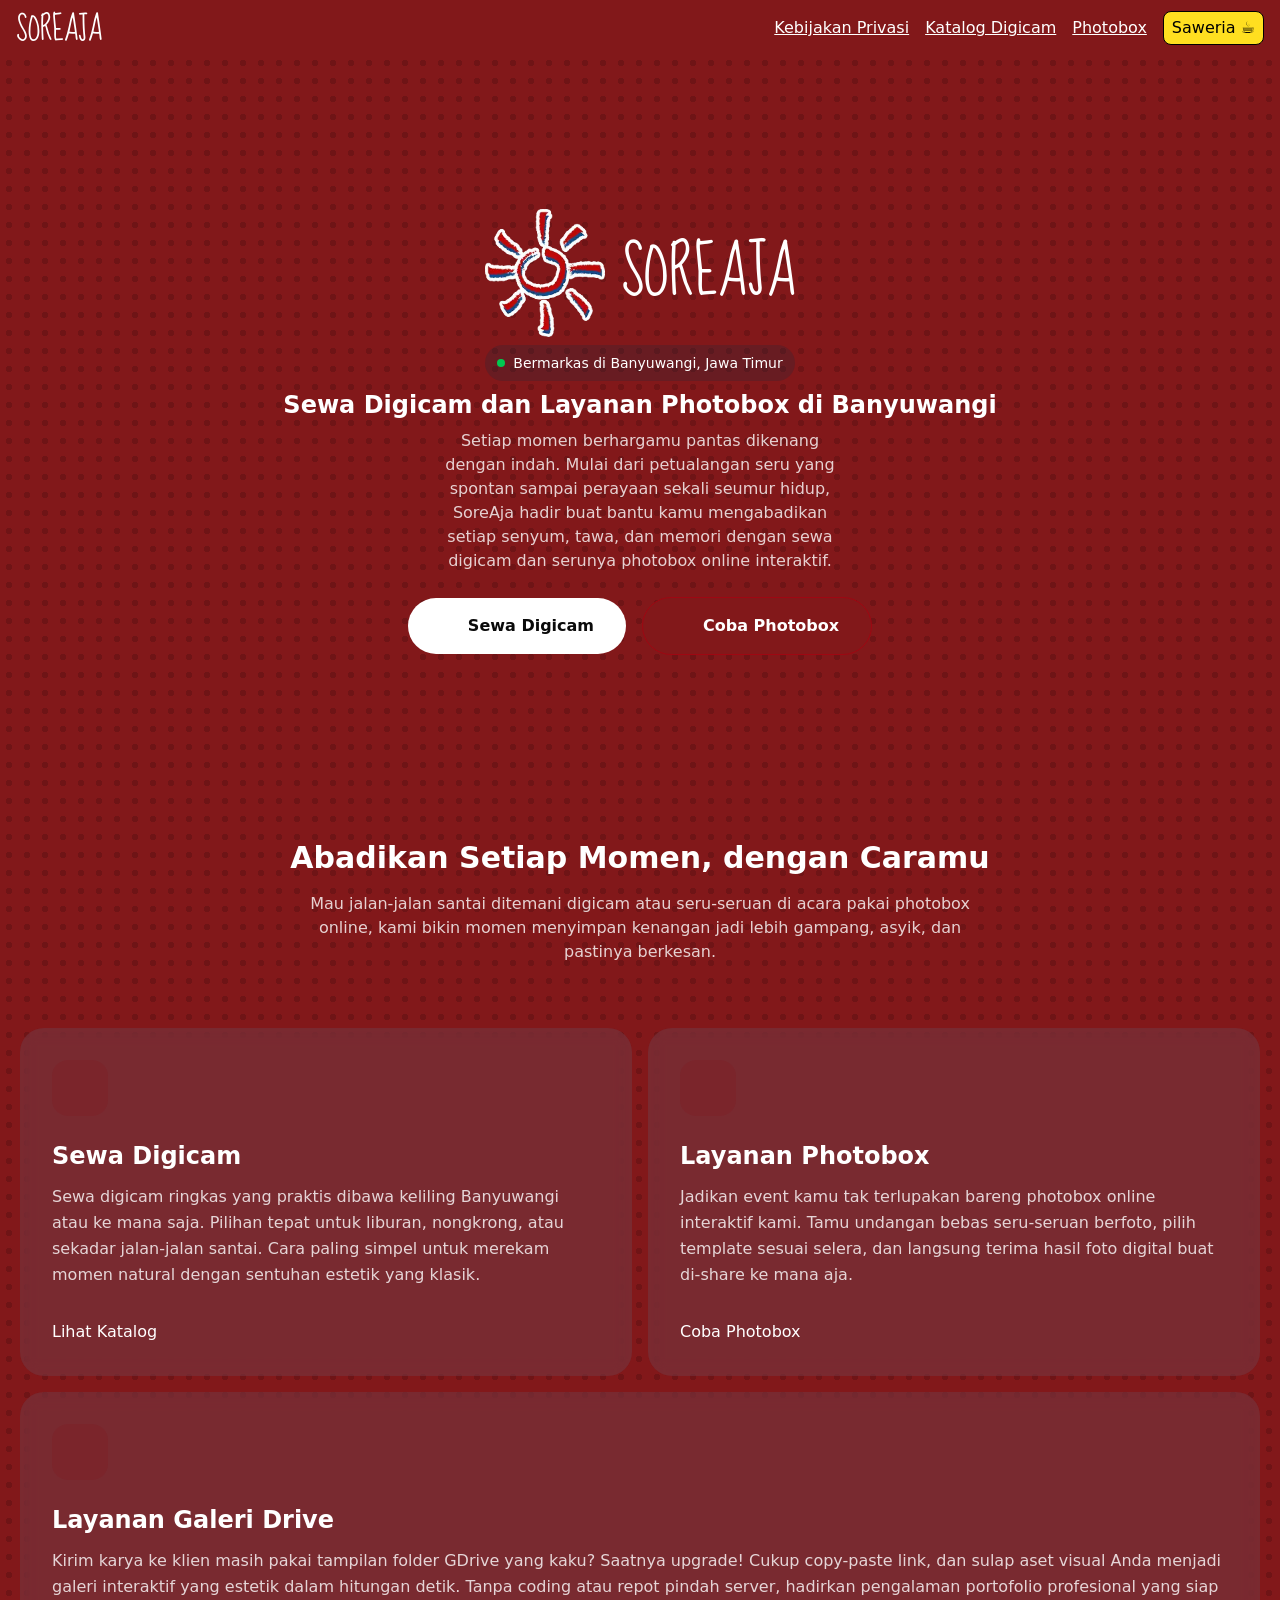
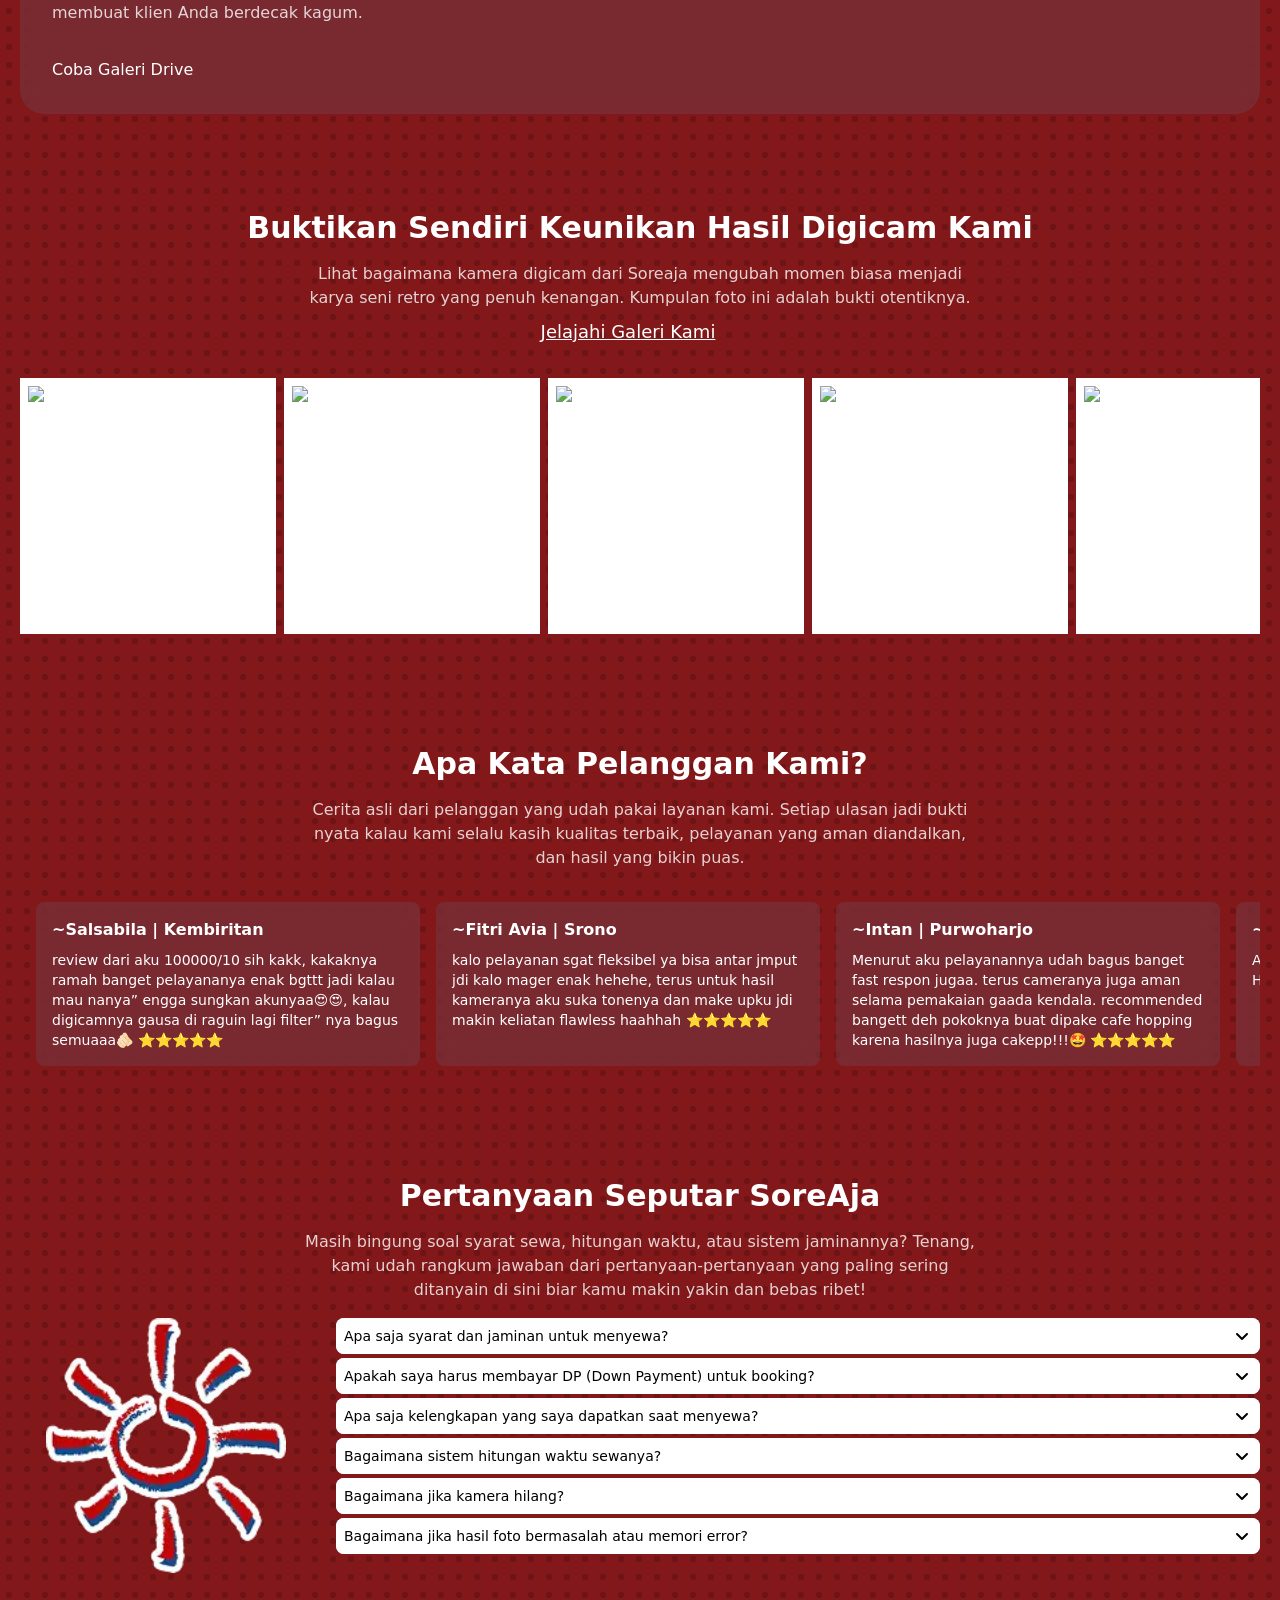
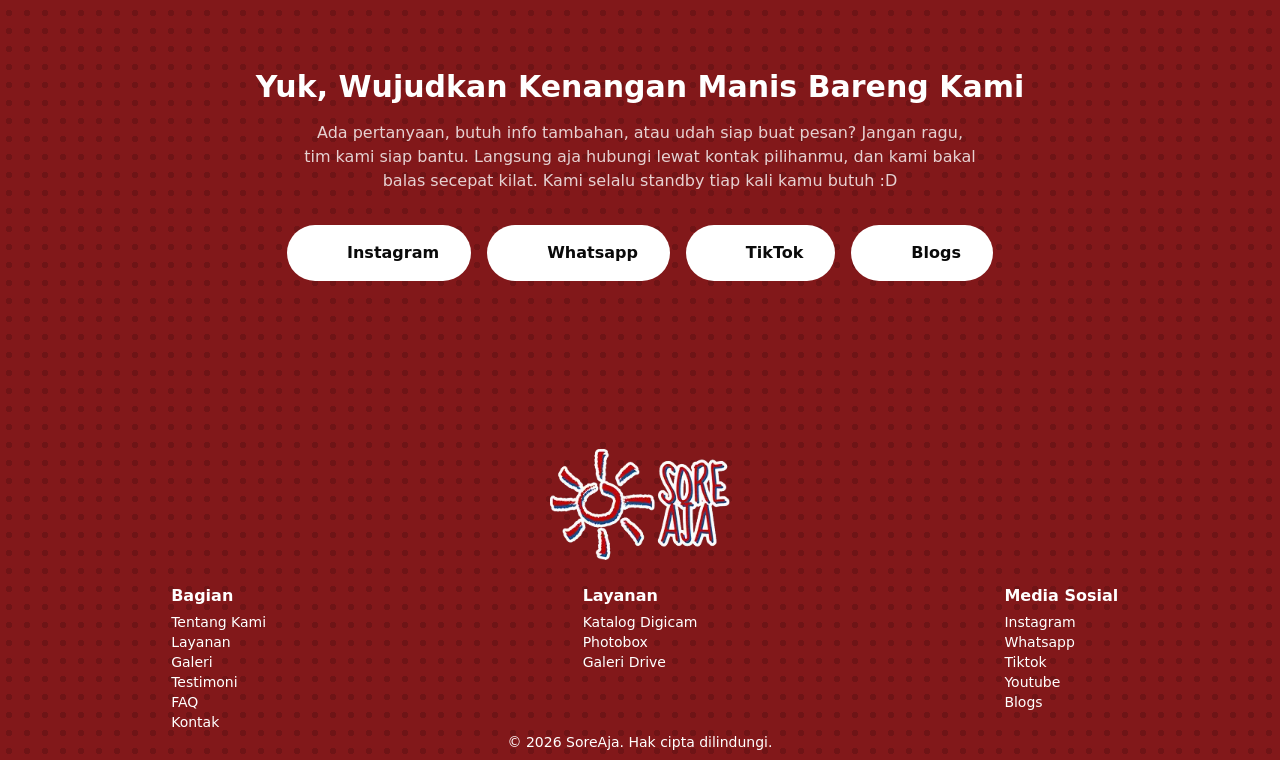
==== index.html @ 7f34cb0a "feat: add YouTube link to the footer in index.html" ====
<!doctype html>
<html lang="id">
  <head>
    <!-- Google tag (gtag.js) -->
    <script
      async
      src="https://www.googletagmanager.com/gtag/js?id=G-2R4ND8KE73"
    ></script>
    <script>
      window.dataLayer = window.dataLayer || [];
      function gtag() {
        dataLayer.push(arguments);
      }
      gtag("js", new Date());

      gtag("config", "G-2R4ND8KE73");
    </script>
    <title>Sewa Digicam dan Layanan Photobox di Banyuwangi | SoreAja</title>
    <meta charset="UTF-8" />
    <link rel="icon" href="/favicon.ico" sizes="any" />
    <link rel="icon" type="image/png" sizes="32x32" href="/favicon-32x32.png" />
    <link rel="icon" type="image/png" sizes="16x16" href="/favicon-16x16.png" />
    <link rel="apple-touch-icon" sizes="180x180" href="/apple-touch-icon.png" />
    <link rel="manifest" href="/site.webmanifest" />
    <link rel="preconnect" href="https://fonts.googleapis.com" />
    <link rel="preconnect" href="https://fonts.gstatic.com" crossorigin />
    <link rel="canonical" href="https://soreaja.my.id/" />
    <link
      href="https://fonts.googleapis.com/css2?family=Roboto:ital,wght@0,100..900;1,100..900&family=Sue+Ellen+Francisco&display=swap"
      rel="stylesheet"
    />
    <link rel="stylesheet" href="style.css" />

    <meta
      name="rbl-blog-verification"
      content="dzw2zddmw50nnuurxtwxac8cmnt3gxko"
    />
    <meta name="google-adsense-account" content="ca-pub-3052628124471040" />
    <meta name="theme-color" content="#5C0F13" />
    <meta name="viewport" content="width=device-width, initial-scale=1.0" />
    <meta name="robots" content="index, follow" />

    <meta property="og:type" content="website" />
    <meta
      property="og:title"
      content="Sewa Digicam dan Layanan Photobox di Banyuwangi | SoreAja"
    />
    <meta
      property="og:description"
      content="Mau foto dengan vibe retro ala digicam? 📸 SoreAja menyediakan sewa digicam di Banyuwangi untuk menemani liburan, nongkrong, dan momen spesial kamu. Pilih kamera, tentukan tanggal, lalu booking dengan mudah."
    />
    <meta
      name="description"
      content="Sewa digicam Banyuwangi dengan harga terjangkau. Tersedia digicam compact untuk liburan, event, dan foto estetik. Sewa mudah di SoreAja."
    />
    <meta property="og:url" content="https://soreaja.my.id" />
    <meta
      property="og:image"
      content="https://soreaja.my.id/og_thumbnail.png"
    />

    <meta name="twitter:card" content="summary_large_image" />
    <meta
      name="twitter:title"
      content="Sewa Digicam dan Layanan Photobox di Banyuwangi | SoreAja"
    />
    <meta
      name="twitter:description"
      content="Sewa Digicam dan Layanan Photobox terjangkau di Banyuwangi."
    />
    <meta
      name="twitter:image"
      content="https://soreaja.my.id/og_thumbnail.png"
    />

    <link href="https://unpkg.com/aos@2.3.1/dist/aos.css" rel="stylesheet" />
    <script src="https://unpkg.com/aos@2.3.1/dist/aos.js"></script>
    <script src="https://unpkg.com/lucide@latest"></script>
    <script
      async
      src="https://pagead2.googlesyndication.com/pagead/js/adsbygoogle.js?client=ca-pub-3052628124471040"
      crossorigin="anonymous"
    ></script>
    <script type="application/ld+json">
      {
        "@context": "https://schema.org",
        "@graph": [
          {
            "@type": "LocalBusiness",
            "@id": "https://soreaja.my.id/#organization",
            "name": "SoreAja",
            "url": "https://soreaja.my.id",
            "logo": "https://soreaja.my.id/Logo_border.webp",
            "image": "https://soreaja.my.id/Logo_border.webp",
            "description": "Layanan sewa digicam dan photobox terjangkau di Banyuwangi untuk acara pernikahan, ulang tahun, wisuda, liburan, dan event lainnya.",
            "areaServed": {
              "@type": "City",
              "name": "Banyuwangi"
            },
            "address": {
              "@type": "PostalAddress",
              "addressLocality": "Banyuwangi",
              "addressRegion": "Jawa Timur",
              "addressCountry": "ID"
            },
            "priceRange": "$$",
            "makesOffer": [
              {
                "@type": "Offer",
                "itemOffered": {
                  "@type": "Service",
                  "name": "Sewa Digicam"
                }
              },
              {
                "@type": "Offer",
                "itemOffered": {
                  "@type": "Service",
                  "name": "Layanan Photobox Online"
                }
              }
            ]
          }
        ]
      }
    </script>
    <script type="application/ld+json">
      {
        "@context": "https://schema.org",
        "@type": "FAQPage",
        "mainEntity": [
          {
            "@type": "Question",
            "name": "Apa saja syarat dan jaminan untuk menyewa?",
            "acceptedAnswer": {
              "@type": "Answer",
              "text": "Penyewa wajib menitipkan identitas asli yang masih berlaku (contoh: E-KTP asli/SIM/KTM/Paspor). Jaminan akan dikembalikan saat kamera dikembalikan dalam kondisi baik. *Syarat dan ketentuan berlaku"
            }
          },
          {
            "@type": "Question",
            "name": "Apakah saya harus membayar DP (Down Payment) untuk booking?",
            "acceptedAnswer": {
              "@type": "Answer",
              "text": "Ya, untuk mengunci tanggal dan ketersediaan kamera, diwajibkan membayar DP sebesar 50% dari total biaya sewa."
            }
          },
          {
            "@type": "Question",
            "name": "Apa saja kelengkapan yang saya dapatkan saat menyewa?",
            "acceptedAnswer": {
              "@type": "Answer",
              "text": "Setiap penyewaan digicam sudah termasuk: Unit kamera, baterai terisi penuh, memory card (SD Card), strap (tali kamera), pouch atau tas kecil, dan card reader atau kabel data untuk memindahkan foto ke HP."
            }
          },
          {
            "@type": "Question",
            "name": "Bagaimana sistem hitungan waktu sewanya?",
            "acceptedAnswer": {
              "@type": "Answer",
              "text": "Hitungan sewa kami adalah per 24 jam (1 hari). Misalnya, jika Anda mengambil kamera hari Sabtu pukul 10.00 pagi, maka batas waktu pengembalian adalah hari Minggu pukul 10.00 pagi."
            }
          },
          {
            "@type": "Question",
            "name": "Bagaimana jika kamera hilang?",
            "acceptedAnswer": {
              "@type": "Answer",
              "text": "Jika kamera atau aksesoris hilang (dicuri, tertinggal, dll.), penyewa wajib mengganti unit atau aksesoris tersebut dengan tipe yang sama persis, atau mengganti dengan uang tunai seharga harga pasar (second/baru) dari barang yang hilang tersebut."
            }
          },
          {
            "@type": "Question",
            "name": "Bagaimana jika hasil foto bermasalah atau memori error?",
            "acceptedAnswer": {
              "@type": "Answer",
              "text": "Kami selalu mengecek kondisi kamera dan memori sebelum diserahkan. Namun, kami sarankan Anda langsung memindahkan foto (back up) setiap selesai sesi pemotretan. Kami tidak bertanggung jawab atas hilangnya data foto akibat kelalaian atau file corrupt."
            }
          }
        ]
      }
    </script>
  </head>
  <body
    class="h-screen w-screen bg-red-900 bg-halftone overflow-y-auto overflow-x-hidden"
  >
    <header
      class="fixed z-50 top-0 left-0 w-full bg-red-900 p-2 px-4 text-white flex justify-between sm:items-center flex-row gap-3"
    >
      <a
        rel="canonical"
        href="https://soreaja.my.id"
        class="text-3xl font-sef mt-1"
        >SOREAJA</a
      >
      <button
        aria-label="Open Menu Button"
        class="cursor-pointer w-10 md:hidden flex"
        popovertarget="menu-popover"
      >
        <svg xmlns="http://www.w3.org/2000/svg" viewBox="0 0 640 640">
          <!--!Font Awesome Free v7.3.0 by @fontawesome - https://fontawesome.com License - https://fontawesome.com/license/free Copyright 2026 Fonticons, Inc.-->
          <path
            fill="rgb(255, 255, 255)"
            d="M96 320C96 289.1 121.1 264 152 264C182.9 264 208 289.1 208 320C208 350.9 182.9 376 152 376C121.1 376 96 350.9 96 320zM264 320C264 289.1 289.1 264 320 264C350.9 264 376 289.1 376 320C376 350.9 350.9 376 320 376C289.1 376 264 350.9 264 320zM488 264C518.9 264 544 289.1 544 320C544 350.9 518.9 376 488 376C457.1 376 432 350.9 432 320C432 289.1 457.1 264 488 264z"
          />
        </svg>
      </button>
      <aside
        class="hidden md:flex gap-4 items-center justify-between grow sm:grow-0"
      >
        <a class="underline" href="https://soreaja.my.id/privacy_policy.html">
          Kebijakan Privasi
        </a>
        <a class="underline" href="rent-catalog.html"> Katalog Digicam </a>
        <a class="underline" href="https://photobox.soreaja.my.id">
          Photobox
        </a>
        <a
          href="https://saweria.co/bpangestu"
          class="border rounded-lg px-2 py-1 bg-yellow-300 text-black"
          target="_blank"
          rel="noopener noreferrer"
        >
          Saweria ☕️
        </a>
      </aside>
    </header>
    <div
      popover="auto"
      id="menu-popover"
      class="fixed top-1/2 left-1/2 -translate-1/2 bg-white/0"
    >
      <div
        class="bg-red-900 p-2 rounded-lg shadow-lg flex flex-col gap-2 text-white border-2 border-white"
      >
        <a
          class="border border-yellow-500 px-4 py-2 rounded-md hover:text-yellow-300 transition-colors"
          href="https://soreaja.my.id/privacy_policy.html"
          >- Kebijakan Privasi</a
        >
        <a
          class="border border-yellow-500 px-4 py-2 rounded-md hover:text-yellow-300 transition-colors"
          href="https://soreaja.my.id/rent-catalog.html"
          >- Katalog Digicam</a
        >
        <a
          class="border border-yellow-500 px-4 py-2 rounded-md hover:text-yellow-300 transition-colors"
          href="https://photobox.soreaja.my.id"
          >- Photobox</a
        >
        <a
          href="https://saweria.co/bpangestu"
          class="border border-yellow-500 px-4 py-2 rounded-md text-yellow-400 hover:text-yellow-300 transition-colors"
          target="_blank"
          rel="noopener noreferrer"
        >
          - Saweria ☕️
        </a>
      </div>
    </div>
    <main class="pt-18 pb-18 px-3">
      <section
        data-aos="fade-down"
        id="hero"
        class="w-full min-h-[80vh] flex flex-col items-center justify-center gap-2"
      >
        <div
          class="flex flex-col md:flex-row items-center justify-center gap-4"
        >
          <img
            src="Logo_border.webp"
            alt="Logo SoreAja - Sewa Digicam dan Layanan Photobox di Banyuwangi"
            width="120"
            rel="preload"
            as="image"
            fetchpriority="high"
            class="animate-[wiggle_1s_steps(2,end)_infinite]"
          />
          <p class="text-6xl font-sef text-white">SOREAJA</p>
        </div>
        <div
          class="text-white bg-slate-800/25 px-3 py-2 rounded-full text-xs md:text-sm flex items-center gap-2"
        >
          <div class="bg-green-500 w-2 h-2 rounded-full animate-pulse"></div>
          Bermarkas di Banyuwangi, Jawa Timur
        </div>
        <h1 class="text-2xl text-white text-center font-semibold">
          Sewa Digicam dan Layanan Photobox di Banyuwangi
        </h1>
        <p
          class="text-sm md:text-base text-white/80 text-center w-full md:w-1/2 xl:w-1/3"
        >
          Setiap momen berhargamu pantas dikenang dengan indah. Mulai dari
          petualangan seru yang spontan sampai perayaan sekali seumur hidup,
          SoreAja hadir buat bantu kamu mengabadikan setiap senyum, tawa, dan
          memori dengan sewa digicam dan serunya photobox online interaktif.
        </p>
        <div
          class="flex flex-col sm:flex-row items-center gap-4 justify-center lg:justify-start pt-4"
        >
          <a
            href="https://soreaja.my.id/rent-catalog.html"
            class="w-full sm:w-auto px-8 py-4 bg-white text-neutral-950 font-semibold rounded-full flex items-center justify-center gap-2 hover:bg-neutral-200 transition-all hover:scale-105 active:scale-95"
          >
            <i data-lucide="camera" class="w-5 h-5"></i>
            Sewa Digicam
          </a>
          <a
            href="https://photobox.soreaja.my.id"
            class="w-full sm:w-auto px-8 py-4 bg-red-900 text-white font-semibold rounded-full flex items-center justify-center gap-2 hover:bg-red-800 transition-all hover:scale-105 active:scale-95 border border-red-800"
          >
            <i data-lucide="image" class="w-5 h-5"></i>
            Coba Photobox
          </a>
        </div>
      </section>

      <section class="py-12 px-2" id="services" data-aos="fade-up-left">
        <div class="text-center mb-16 flex flex-col items-center">
          <h2 class="text-3xl font-bold text-white mb-4">
            Abadikan Setiap Momen, dengan Caramu
          </h2>
          <p class="text-white/80 max-w-2xl">
            Mau jalan-jalan santai ditemani digicam atau seru-seruan di acara
            pakai photobox online, kami bikin momen menyimpan kenangan jadi
            lebih gampang, asyik, dan pastinya berkesan.
          </p>
        </div>

        <div class="grid md:grid-cols-2 gap-4">
          <!-- Camera Rent Card -->
          <div
            class="group p-8 rounded-3xl bg-slate-500/20 backdrop-blur-sm hover:border-red-900/50 transition-colors hover:-translate-y-1 transform duration-300"
          >
            <div
              class="w-14 h-14 rounded-2xl bg-red-900/20 text-red-500 flex items-center justify-center mb-6 group-hover:bg-red-900 group-hover:text-white transition-colors"
            >
              <i data-lucide="camera" class="w-7 h-7"></i>
            </div>
            <h3 class="text-2xl font-bold text-white mb-3">Sewa Digicam</h3>
            <p class="text-white/80 mb-8 leading-relaxed">
              Sewa digicam ringkas yang praktis dibawa keliling Banyuwangi atau
              ke mana saja. Pilihan tepat untuk liburan, nongkrong, atau sekadar
              jalan-jalan santai. Cara paling simpel untuk merekam momen natural
              dengan sentuhan estetik yang klasik.
            </p>
            <a
              href="rent-catalog.html"
              class="inline-flex items-center gap-2 text-white font-medium hover:text-red-400 transition-colors"
            >
              Lihat Katalog <i data-lucide="arrow-right" class="w-4 h-4"></i>
            </a>
          </div>

          <!-- Photobox Card -->
          <div
            class="group p-8 rounded-3xl bg-slate-500/20 backdrop-blur-sm hover:border-red-900/50 transition-colors hover:-translate-y-1 transform duration-300"
          >
            <div
              class="w-14 h-14 rounded-2xl bg-red-900/20 text-red-500 flex items-center justify-center mb-6 group-hover:bg-red-900 group-hover:text-white transition-colors"
            >
              <i data-lucide="image" class="w-7 h-7"></i>
            </div>
            <h3 class="text-2xl font-bold text-white mb-3">Layanan Photobox</h3>
            <p class="text-white/80 mb-8 leading-relaxed">
              Jadikan event kamu tak terlupakan bareng photobox online
              interaktif kami. Tamu undangan bebas seru-seruan berfoto, pilih
              template sesuai selera, dan langsung terima hasil foto digital
              buat di-share ke mana aja.
            </p>
            <a
              href="https://photobox.soreaja.my.id"
              class="inline-flex items-center gap-2 text-white font-medium hover:text-red-400 transition-colors"
            >
              Coba Photobox <i data-lucide="arrow-right" class="w-4 h-4"></i>
            </a>
          </div>

          <!-- Gallery Card -->
          <div
            class="md:col-span-full group p-8 rounded-3xl bg-slate-500/20 backdrop-blur-sm hover:border-red-900/50 transition-colors hover:-translate-y-1 transform duration-300"
          >
            <div
              class="w-14 h-14 rounded-2xl bg-red-900/20 text-red-500 flex items-center justify-center mb-6 group-hover:bg-red-900 group-hover:text-white transition-colors"
            >
              <i data-lucide="images" class="w-7 h-7"></i>
            </div>
            <h3 class="text-2xl font-bold text-white mb-3">
              Layanan Galeri Drive
            </h3>
            <p class="text-white/80 mb-8 leading-relaxed">
              Kirim karya ke klien masih pakai tampilan folder GDrive yang kaku?
              Saatnya upgrade! Cukup copy-paste link, dan sulap aset visual Anda
              menjadi galeri interaktif yang estetik dalam hitungan detik. Tanpa
              coding atau repot pindah server, hadirkan pengalaman portofolio
              profesional yang siap membuat klien Anda berdecak kagum.
            </p>
            <a
              href="https://gallery.soreaja.my.id"
              class="inline-flex items-center gap-2 text-white font-medium hover:text-red-400 transition-colors"
            >
              Coba Galeri Drive
              <i data-lucide="arrow-right" class="w-4 h-4"></i>
            </a>
          </div>
        </div>
      </section>

      <section class="py-12 px-2" id="gallery" data-aos="fade-right">
        <div class="text-center mb-4 flex flex-col items-center">
          <h2 class="text-3xl font-bold text-white mb-4">
            Buktikan Sendiri Keunikan Hasil Digicam Kami
          </h2>
          <p class="text-white/80 max-w-2xl">
            Lihat bagaimana kamera digicam dari Soreaja mengubah momen biasa
            menjadi karya seni retro yang penuh kenangan. Kumpulan foto ini
            adalah bukti otentiknya.
          </p>
          <a
            class="inline-flex items-center gap-2 text-white font-medium hover:text-red-400 transition-colors mt-2 text-lg underline"
            href="https://gallery.soreaja.my.id/12Qn6qLYk_A-AJWqhTZaPZs3wlBJrJuRJ"
            >Jelajahi Galeri Kami
            <i data-lucide="arrow-right" class="w-4 h-4"></i
          ></a>
        </div>

        <div
          class="overflow-x-auto text-white py-4 w-full"
          data-aos="fade-right"
          data-aos-delay="200"
        >
          <div class="flex gap-2 justify-center w-fit">
            <div class="w-64 h-64 bg-white p-2">
              <img
                class="h-full w-full object-cover hover:object-contain"
                loading="lazy"
                src="https://drive.google.com/thumbnail?id=1EX2RtRvTOSplHJtUiDeEMLzXh_GzSlFL&sz=w800"
                alt="1EX2RtRvTOSplHJtUiDeEMLzXh_GzSlFL"
              />
            </div>
            <div class="w-64 h-64 bg-white p-2">
              <img
                class="h-full w-full object-cover hover:object-contain"
                loading="lazy"
                src="https://drive.google.com/thumbnail?id=1Ursxg_Fud1dmZ4nIIYwNd7js5RFwWEAQ&sz=w800"
                alt="1Ursxg_Fud1dmZ4nIIYwNd7js5RFwWEAQ"
              />
            </div>
            <div class="w-64 h-64 bg-white p-2">
              <img
                class="h-full w-full object-cover hover:object-contain"
                loading="lazy"
                src="https://drive.google.com/thumbnail?id=1sgiN-w7qe78g4kVi1NGH_tDVmMT28k1Z&sz=w800"
                alt="1sgiN-w7qe78g4kVi1NGH_tDVmMT28k1Z"
              />
            </div>
            <div class="w-64 h-64 bg-white p-2">
              <img
                class="h-full w-full object-cover hover:object-contain"
                loading="lazy"
                src="https://drive.google.com/thumbnail?id=1BV-aovMCbmx6qphaVGpbaq-sUywEnY8A&sz=w800"
                alt="1BV-aovMCbmx6qphaVGpbaq-sUywEnY8A"
              />
            </div>
            <div class="w-64 h-64 bg-white p-2">
              <img
                class="h-full w-full object-cover hover:object-contain"
                loading="lazy"
                src="https://drive.google.com/thumbnail?id=1LEZw_VkYFE-O5i_BXfndOkmDlxvQTS0c&sz=w800"
                alt="1LEZw_VkYFE-O5i_BXfndOkmDlxvQTS0c"
              />
            </div>
            <div class="w-64 h-64 bg-white p-2">
              <img
                class="h-full w-full object-cover hover:object-contain"
                loading="lazy"
                src="https://drive.google.com/thumbnail?id=1HecwzzE7xjBmYtmPLzLTQkcCX54QiBSS&sz=w800"
                alt="1HecwzzE7xjBmYtmPLzLTQkcCX54QiBSS"
              />
            </div>
            <div class="w-64 h-64 bg-white p-2">
              <img
                class="h-full w-full object-cover hover:object-contain"
                loading="lazy"
                src="https://drive.google.com/thumbnail?id=1Z-CG6yo7FxW0W0jWSX_q3ZgFBJ82oHa2&sz=w800"
                alt="1Z-CG6yo7FxW0W0jWSX_q3ZgFBJ82oHa2"
              />
            </div>
            <div class="w-64 h-64 bg-white p-2">
              <img
                class="h-full w-full object-cover hover:object-contain"
                loading="lazy"
                src="https://drive.google.com/thumbnail?id=1ICoCkZaiud32dGr24Gi6wWRoByLshsL8&sz=w800"
                alt="1ICoCkZaiud32dGr24Gi6wWRoByLshsL8"
              />
            </div>
            <div class="w-64 h-64 bg-white p-2">
              <img
                class="h-full w-full object-cover hover:object-contain"
                loading="lazy"
                src="https://drive.google.com/thumbnail?id=1lsQUsfi5g-OtkVOCbo059ImkAMOY-6wk&sz=w800"
                alt="1lsQUsfi5g-OtkVOCbo059ImkAMOY-6wk"
              />
            </div>
          </div>
        </div>
      </section>

      <section class="py-12 px-2" id="testimonial" data-aos="fade-right">
        <div class="text-center mb-4 flex flex-col items-center">
          <h2 class="text-3xl font-bold text-white mb-4">
            Apa Kata Pelanggan Kami?
          </h2>
          <p class="text-white/80 max-w-2xl">
            Cerita asli dari pelanggan yang udah pakai layanan kami. Setiap
            ulasan jadi bukti nyata kalau kami selalu kasih kualitas terbaik,
            pelayanan yang aman diandalkan, dan hasil yang bikin puas.
          </p>
        </div>
        <div class="overflow-x-auto text-white p-4 w-full">
          <div class="flex gap-4 justify-center w-fit">
            <div
              class="bg-slate-500/20 p-4 rounded-lg w-[75vw] md:w-[50vw] lg:w-[30vw] backdrop-blur-sm hover:border-red-900/50 transition-colors hover:-translate-y-1 transform duration-300"
            >
              <p class="font-semibold mb-2">~Salsabila | Kembiritan</p>
              <p class="text-sm">
                review dari aku 100000/10 sih kakk, kakaknya ramah banget
                pelayananya enak bgttt jadi kalau mau nanya” engga sungkan
                akunyaa😍😍, kalau digicamnya gausa di raguin lagi filter” nya
                bagus semuaaa🫵🏻 ⭐️⭐️⭐️⭐️⭐️
              </p>
            </div>
            <div
              class="bg-slate-500/20 p-4 rounded-lg w-[75vw] md:w-[50vw] lg:w-[30vw] backdrop-blur-sm hover:border-red-900/50 transition-colors hover:-translate-y-1 transform duration-300"
            >
              <p class="font-semibold mb-2">~Fitri Avia | Srono</p>
              <p class="text-sm">
                kalo pelayanan sgat fleksibel ya bisa antar jmput jdi kalo mager
                enak hehehe, terus untuk hasil kameranya aku suka tonenya dan
                make upku jdi makin keliatan flawless haahhah ⭐️⭐️⭐️⭐️⭐️
              </p>
            </div>
            <div
              class="bg-slate-500/20 p-4 rounded-lg w-[75vw] md:w-[50vw] lg:w-[30vw] backdrop-blur-sm hover:border-red-900/50 transition-colors hover:-translate-y-1 transform duration-300"
            >
              <p class="font-semibold mb-2">~Intan | Purwoharjo</p>
              <p class="text-sm">
                Menurut aku pelayanannya udah bagus banget fast respon jugaa.
                terus cameranya juga aman selama pemakaian gaada kendala.
                recommended bangett deh pokoknya buat dipake cafe hopping karena
                hasilnya juga cakepp!!!🤩 ⭐️⭐️⭐️⭐️⭐️
              </p>
            </div>
            <div
              class="bg-slate-500/20 p-4 rounded-lg w-[75vw] md:w-[50vw] lg:w-[30vw] backdrop-blur-sm hover:border-red-900/50 transition-colors hover:-translate-y-1 transform duration-300"
            >
              <p class="font-semibold mb-2">~Zasckia | Surabaya</p>
              <p class="text-sm">
                Aku dari tadi foto pake kameranyaa. SYUKAK HASILNYA LUCUKK.
                ⭐️⭐️⭐️⭐️⭐️
              </p>
            </div>
            <div
              class="bg-slate-500/20 p-4 rounded-lg w-[75vw] md:w-[50vw] lg:w-[30vw] backdrop-blur-sm hover:border-red-900/50 transition-colors hover:-translate-y-1 transform duration-300"
            >
              <p class="font-semibold mb-2">~Alma | Jember</p>
              <p class="text-sm">
                Komunikasinya enak, terus kameranya juga bagus sih kak
                ⭐️⭐️⭐️⭐️⭐️
              </p>
            </div>
            <div
              class="bg-slate-500/20 p-4 rounded-lg w-[75vw] md:w-[50vw] lg:w-[30vw] backdrop-blur-sm hover:border-red-900/50 transition-colors hover:-translate-y-1 transform duration-300"
            >
              <p class="font-semibold mb-2">~Virginia | Banyuwangi</p>
              <p class="text-sm">
                Pelayananya fast respon bgt kalo mau tanya, ramah juga
                kakaknyaaaa..best dah pokokna🫶🏻🫶🏻 ⭐️⭐️⭐️⭐️⭐️
              </p>
            </div>
            <div
              class="bg-slate-500/20 p-4 rounded-lg w-[75vw] md:w-[50vw] lg:w-[30vw] backdrop-blur-sm hover:border-red-900/50 transition-colors hover:-translate-y-1 transform duration-300"
            >
              <p class="font-semibold mb-2">~Veve | Jember</p>
              <p class="text-sm">
                Dari pelayanan okee bgtt, aku baru ini sewa digicam yg sampe
                dikasih tau detail buat settingnya huhu😩❤️ ⭐️⭐️⭐️⭐️⭐️
              </p>
            </div>
            <div
              class="bg-slate-500/20 p-4 rounded-lg w-[75vw] md:w-[50vw] lg:w-[30vw] backdrop-blur-sm hover:border-red-900/50 transition-colors hover:-translate-y-1 transform duration-300"
            >
              <p class="font-semibold mb-2">~Andin | Surabaya</p>
              <p class="text-sm">
                OMGGG totally worth!! timakacii yaa kakakkk, aku suka skali
                hihihi, maafkaan kalau sempaat adaa a lil' accident huhuhu,
                tapii kakaknyaa sangat membantuu biaar tidak panikk 🫂🫰🏻
                ⭐️⭐️⭐️⭐️⭐️
              </p>
            </div>
            <div
              class="bg-slate-500/20 p-4 rounded-lg w-[75vw] md:w-[50vw] lg:w-[30vw] backdrop-blur-sm hover:border-red-900/50 transition-colors hover:-translate-y-1 transform duration-300"
            >
              <p class="font-semibold mb-2">~Sagita | Jajag</p>
              <p class="text-sm">
                Asli sewa di sini gampang banget, anti ribet. Kameranya mulus,
                hasil fotonya dapet banget vibe vintage-nya pas dipake nongkrong
                ngopi kemarin. Adminnya asik parah. Recommended! ⭐️⭐️⭐️⭐️⭐️
              </p>
            </div>
            <div
              class="bg-slate-500/20 p-4 rounded-lg w-[75vw] md:w-[50vw] lg:w-[30vw] backdrop-blur-sm hover:border-red-900/50 transition-colors hover:-translate-y-1 transform duration-300"
            >
              <p class="font-semibold mb-2">~Sukma | Jajag</p>
              <p class="text-sm">
                Pelayanannya baguss. kakaknya jg ramahh dan sabarr, pokok
                rekomenn bgttt buatt sewaaa kameraa disinii ⭐️⭐️⭐️⭐️⭐️
              </p>
            </div>
          </div>
        </div>
      </section>

      <section class="py-12 px-2" id="faq" data-aos="fade-right">
        <div class="text-center mb-4 flex flex-col items-center">
          <h2 class="text-3xl font-bold text-white mb-4">
            Pertanyaan Seputar SoreAja
          </h2>
          <p class="text-white/80 max-w-2xl">
            Masih bingung soal syarat sewa, hitungan waktu, atau sistem
            jaminannya? Tenang, kami udah rangkum jawaban dari
            pertanyaan-pertanyaan yang paling sering ditanyain di sini biar kamu
            makin yakin dan bebas ribet!
          </p>
        </div>
        <div
          class="grid grid-cols-4 items-start place-items-center gap-6 w-full"
        >
          <img
            src="Logo_border.webp"
            alt="Logo SoreAja - Sewa Digicam dan Layanan Photobox di Banyuwangi"
            width="240"
            rel="preload"
            as="image"
            fetchpriority="high"
            class="animate-[wiggle_1s_steps(2,end)_infinite] sm:block hidden"
          />
          <div
            class="flex flex-col gap-1 text-sm col-span-full sm:col-span-3 place-self-stretch"
          >
            <details class="bg-slate-200 rounded-lg">
              <summary
                class="cursor-pointer bg-white p-2 rounded-lg flex justify-between"
              >
                <p>Apa saja syarat dan jaminan untuk menyewa?</p>
                <svg
                  class="caret w-5 h-5"
                  xmlns="http://www.w3.org/2000/svg"
                  viewBox="0 0 640 640"
                >
                  <!--!Font Awesome Free v7.3.1 by @fontawesome - https://fontawesome.com License - https://fontawesome.com/license/free Copyright 2026 Fonticons, Inc.-->
                  <path
                    fill="rgb(0, 0, 0)"
                    d="M297.4 438.6C309.9 451.1 330.2 451.1 342.7 438.6L502.7 278.6C515.2 266.1 515.2 245.8 502.7 233.3C490.2 220.8 469.9 220.8 457.4 233.3L320 370.7L182.6 233.4C170.1 220.9 149.8 220.9 137.3 233.4C124.8 245.9 124.8 266.2 137.3 278.7L297.3 438.7z"
                  />
                </svg>
              </summary>
              <p class="p-2 rounded-lg">
                Penyewa wajib menitipkan identitas asli yang masih berlaku
                (contoh: E-KTP asli/SIM/KTM/Paspor). Jaminan akan dikembalikan
                saat kamera dikembalikan dalam kondisi baik. *Syarat dan
                ketentuan berlaku
              </p>
            </details>
            <details class="bg-slate-200 rounded-lg">
              <summary
                class="cursor-pointer bg-white p-2 rounded-lg flex justify-between"
              >
                <p>
                  Apakah saya harus membayar DP (Down Payment) untuk booking?
                </p>
                <svg
                  class="caret w-5 h-5"
                  xmlns="http://www.w3.org/2000/svg"
                  viewBox="0 0 640 640"
                >
                  <!--!Font Awesome Free v7.3.1 by @fontawesome - https://fontawesome.com License - https://fontawesome.com/license/free Copyright 2026 Fonticons, Inc.-->
                  <path
                    fill="rgb(0, 0, 0)"
                    d="M297.4 438.6C309.9 451.1 330.2 451.1 342.7 438.6L502.7 278.6C515.2 266.1 515.2 245.8 502.7 233.3C490.2 220.8 469.9 220.8 457.4 233.3L320 370.7L182.6 233.4C170.1 220.9 149.8 220.9 137.3 233.4C124.8 245.9 124.8 266.2 137.3 278.7L297.3 438.7z"
                  />
                </svg>
              </summary>
              <p class="p-2 rounded-lg">
                Ya, untuk mengunci tanggal dan ketersediaan kamera, diwajibkan
                membayar DP sebesar 50% dari total biaya sewa.
              </p>
            </details>
            <details class="bg-slate-200 rounded-lg">
              <summary
                class="cursor-pointer bg-white p-2 rounded-lg flex justify-between gap-2"
              >
                <p>Apa saja kelengkapan yang saya dapatkan saat menyewa?</p>
                <svg
                  class="caret w-5 h-5"
                  xmlns="http://www.w3.org/2000/svg"
                  viewBox="0 0 640 640"
                >
                  <!--!Font Awesome Free v7.3.1 by @fontawesome - https://fontawesome.com License - https://fontawesome.com/license/free Copyright 2026 Fonticons, Inc.-->
                  <path
                    fill="rgb(0, 0, 0)"
                    d="M297.4 438.6C309.9 451.1 330.2 451.1 342.7 438.6L502.7 278.6C515.2 266.1 515.2 245.8 502.7 233.3C490.2 220.8 469.9 220.8 457.4 233.3L320 370.7L182.6 233.4C170.1 220.9 149.8 220.9 137.3 233.4C124.8 245.9 124.8 266.2 137.3 278.7L297.3 438.7z"
                  />
                </svg>
              </summary>
              <p class="p-2 rounded-lg">
                Setiap penyewaan digicam sudah termasuk: Unit kamera, baterai
                terisi penuh, memory card (SD Card), strap (tali kamera), pouch
                atau tas kecil, dan card reader atau kabel data untuk
                memindahkan foto ke HP.
              </p>
            </details>
            <details class="bg-slate-200 rounded-lg">
              <summary
                class="cursor-pointer bg-white p-2 rounded-lg flex justify-between gap-2"
              >
                <p>Bagaimana sistem hitungan waktu sewanya?</p>
                <svg
                  class="caret w-5 h-5"
                  xmlns="http://www.w3.org/2000/svg"
                  viewBox="0 0 640 640"
                >
                  <!--!Font Awesome Free v7.3.1 by @fontawesome - https://fontawesome.com License - https://fontawesome.com/license/free Copyright 2026 Fonticons, Inc.-->
                  <path
                    fill="rgb(0, 0, 0)"
                    d="M297.4 438.6C309.9 451.1 330.2 451.1 342.7 438.6L502.7 278.6C515.2 266.1 515.2 245.8 502.7 233.3C490.2 220.8 469.9 220.8 457.4 233.3L320 370.7L182.6 233.4C170.1 220.9 149.8 220.9 137.3 233.4C124.8 245.9 124.8 266.2 137.3 278.7L297.3 438.7z"
                  />
                </svg>
              </summary>
              <p class="p-2 rounded-lg">
                Hitungan sewa kami adalah per 24 jam (1 hari). Misalnya, jika
                Anda mengambil kamera hari Sabtu pukul 10.00 pagi, maka batas
                waktu pengembalian adalah hari Minggu pukul 10.00 pagi.
              </p>
            </details>
            <details class="bg-slate-200 rounded-lg">
              <summary
                class="cursor-pointer bg-white p-2 rounded-lg flex justify-between gap-2"
              >
                <p>Bagaimana jika kamera hilang?</p>
                <svg
                  class="caret w-5 h-5"
                  xmlns="http://www.w3.org/2000/svg"
                  viewBox="0 0 640 640"
                >
                  <!--!Font Awesome Free v7.3.1 by @fontawesome - https://fontawesome.com License - https://fontawesome.com/license/free Copyright 2026 Fonticons, Inc.-->
                  <path
                    fill="rgb(0, 0, 0)"
                    d="M297.4 438.6C309.9 451.1 330.2 451.1 342.7 438.6L502.7 278.6C515.2 266.1 515.2 245.8 502.7 233.3C490.2 220.8 469.9 220.8 457.4 233.3L320 370.7L182.6 233.4C170.1 220.9 149.8 220.9 137.3 233.4C124.8 245.9 124.8 266.2 137.3 278.7L297.3 438.7z"
                  />
                </svg>
              </summary>
              <p class="p-2 rounded-lg">
                Jika kamera atau aksesoris hilang (dicuri, tertinggal, dll.),
                penyewa wajib mengganti unit atau aksesoris tersebut dengan tipe
                yang sama persis, atau mengganti dengan uang tunai seharga harga
                pasar (second/baru) dari barang yang hilang tersebut.
              </p>
            </details>
            <details class="bg-slate-200 rounded-lg">
              <summary
                class="cursor-pointer bg-white p-2 rounded-lg flex justify-between gap-2"
              >
                <p>Bagaimana jika hasil foto bermasalah atau memori error?</p>
                <svg
                  class="caret w-5 h-5"
                  xmlns="http://www.w3.org/2000/svg"
                  viewBox="0 0 640 640"
                >
                  <!--!Font Awesome Free v7.3.1 by @fontawesome - https://fontawesome.com License - https://fontawesome.com/license/free Copyright 2026 Fonticons, Inc.-->
                  <path
                    fill="rgb(0, 0, 0)"
                    d="M297.4 438.6C309.9 451.1 330.2 451.1 342.7 438.6L502.7 278.6C515.2 266.1 515.2 245.8 502.7 233.3C490.2 220.8 469.9 220.8 457.4 233.3L320 370.7L182.6 233.4C170.1 220.9 149.8 220.9 137.3 233.4C124.8 245.9 124.8 266.2 137.3 278.7L297.3 438.7z"
                  />
                </svg>
              </summary>
              <p class="p-2 rounded-lg">
                Kami selalu mengecek kondisi kamera dan memori sebelum
                diserahkan. Namun, kami sarankan Anda langsung memindahkan foto
                (back up) setiap selesai sesi pemotretan. Kami tidak bertanggung
                jawab atas hilangnya data foto akibat kelalaian atau file
                corrupt.
              </p>
            </details>
          </div>
        </div>
      </section>

      <section class="py-12 px-2" id="contact" data-aos="fade-up">
        <div class="text-center mb-4 flex flex-col items-center">
          <h2 class="text-3xl font-bold text-white mb-4">
            Yuk, Wujudkan Kenangan Manis Bareng Kami
          </h2>
          <p class="text-white/80 max-w-2xl">
            Ada pertanyaan, butuh info tambahan, atau udah siap buat pesan?
            Jangan ragu, tim kami siap bantu. Langsung aja hubungi lewat kontak
            pilihanmu, dan kami bakal balas secepat kilat. Kami selalu standby
            tiap kali kamu butuh :D
          </p>
        </div>
        <div class="flex justify-center gap-4 py-4 flex-wrap">
          <a
            href="https://www.instagram.com/soreaja.id"
            target="_blank"
            class="w-full sm:w-auto px-8 py-4 bg-white text-neutral-950 font-semibold rounded-full flex items-center justify-center gap-2 hover:bg-neutral-200 transition-all hover:scale-105 active:scale-95"
          >
            <i data-lucide="book-image" class="w-5 h-5"></i>
            Instagram
          </a>
          <a
            href="https://wa.me/6282257038056?text=Halo kakk... Aku mau tanya-tanya nih."
            target="_blank"
            class="w-full sm:w-auto px-8 py-4 bg-white text-neutral-950 font-semibold rounded-full flex items-center justify-center gap-2 hover:bg-neutral-200 transition-all hover:scale-105 active:scale-95"
          >
            <i data-lucide="message-circle-check" class="w-5 h-5"></i>
            Whatsapp
          </a>
          <a
            href="https://www.tiktok.com/@sewadigicambanyuwangi"
            target="_blank"
            class="w-full sm:w-auto px-8 py-4 bg-white text-neutral-950 font-semibold rounded-full flex items-center justify-center gap-2 hover:bg-neutral-200 transition-all hover:scale-105 active:scale-95"
          >
            <i data-lucide="square-play" class="w-5 h-5"></i>
            TikTok
          </a>
          <a
            href="https://soreaja.substack.com/"
            target="_blank"
            class="w-full sm:w-auto px-8 py-4 bg-white text-neutral-950 font-semibold rounded-full flex items-center justify-center gap-2 hover:bg-neutral-200 transition-all hover:scale-105 active:scale-95"
          >
            <i data-lucide="newspaper" class="w-5 h-5"></i>
            Blogs
          </a>
        </div>
      </section>
    </main>
    <footer class="text-sm p-2 text-white">
      <section
        class="grid grid-cols-2 md:grid-cols-3 place-items-center items-start"
      >
        <a href="https://soreaja.my.id" class="col-span-full">
          <img
            src="Logo_border_typo.webp"
            alt="Logo SoreAja Typography - Sewa Digicam dan Layanan Photobox di Banyuwangi"
            rel="preload"
            as="image"
            fetchpriority="high"
            width="180"
            class="m-6"
          />
        </a>
        <ul>
          <li class="font-semibold text-base mb-1">Bagian</li>
          <li>
            <a href="#hero">Tentang Kami</a>
          </li>
          <li>
            <a href="#services">Layanan</a>
          </li>
          <li>
            <a href="#gallery">Galeri</a>
          </li>
          <li>
            <a href="#testimonial">Testimoni</a>
          </li>
          <li>
            <a href="#faq">FAQ</a>
          </li>
          <li>
            <a href="#contact">Kontak</a>
          </li>
        </ul>
        <ul>
          <li class="font-semibold text-base mb-1">Layanan</li>
          <li>
            <a href="https://soreaja.my.id/rent-catalog">Katalog Digicam</a>
          </li>
          <li>
            <a href="https://photobox.soreaja.my.id">Photobox</a>
          </li>
          <li>
            <a href="https://gallery.soreaja.my.id">Galeri Drive</a>
          </li>
        </ul>
        <ul>
          <li class="font-semibold text-base mb-1">Media Sosial</li>
          <li>
            <a href="https://www.instagram.com/soreaja.id">Instagram</a>
          </li>
          <li>
            <a
              href="https://wa.me/6282257038056?text=Halo kakk... Aku mau tanya-tanya nih."
              >Whatsapp</a
            >
          </li>
          <li>
            <a href="https://www.tiktok.com/@sewadigicambanyuwangi">Tiktok</a>
          </li>
          <li>
            <a href="https://www.youtube.com/@SoreAjaIndonesia">Youtube</a>
          </li>
          <li>
            <a href="https://soreaja.substack.com/">Blogs</a>
          </li>
        </ul>
      </section>
      <p class="text-sm text-center" id="copyright">
        &copy; 2026 <a href="https://soreaja.my.id">SoreAja</a>. Hak cipta
        dilindungi.
      </p>
    </footer>
    <script>
      // Initialize Lucide icons
      lucide.createIcons();

      // Update copyright year
      document.getElementById("copyright").innerHTML =
        "&copy; " +
        new Date().getFullYear() +
        " <a href='https://soreaja.my.id'>SoreAja</a>. Hak cipta dilindungi.";
    </script>
    <script>
      AOS.init();
    </script>
  </body>
</html>
---- style.css ----
/*! tailwindcss v4.3.2 | MIT License | https://tailwindcss.com */
@layer properties{@supports (((-webkit-hyphens:none)) and (not (margin-trim:inline))) or ((-moz-orient:inline) and (not (color:rgb(from red r g b)))){*,:before,:after,::backdrop{--tw-scale-x:initial;--tw-translate-x:0;--tw-translate-y:0;--tw-translate-z:0;--tw-scale-y:1;--tw-scale-z:1;--tw-rotate-x:initial;--tw-rotate-y:initial;--tw-rotate-z:initial;--tw-skew-x:initial;--tw-skew-y:initial;--tw-border-style:solid;--tw-leading:initial;--tw-font-weight:initial;--tw-tracking:initial;--tw-shadow:0 0 #0000;--tw-shadow-color:initial;--tw-shadow-alpha:100%;--tw-inset-shadow:0 0 #0000;--tw-inset-shadow-color:initial;--tw-inset-shadow-alpha:100%;--tw-ring-color:initial;--tw-ring-shadow:0 0 #0000;--tw-inset-ring-color:initial;--tw-inset-ring-shadow:0 0 #0000;--tw-ring-inset:initial;--tw-ring-offset-width:0px;--tw-ring-offset-color:#fff;--tw-ring-offset-shadow:0 0 #0000;--tw-backdrop-blur:initial;--tw-backdrop-brightness:initial;--tw-backdrop-contrast:initial;--tw-backdrop-grayscale:initial;--tw-backdrop-hue-rotate:initial;--tw-backdrop-invert:initial;--tw-backdrop-opacity:initial;--tw-backdrop-saturate:initial;--tw-backdrop-sepia:initial;--tw-duration:initial}}}@layer theme{:root,:host{--font-sans:ui-sans-serif, system-ui, sans-serif, "Apple Color Emoji", "Segoe UI Emoji", "Segoe UI Symbol", "Noto Color Emoji";--font-mono:ui-monospace, SFMono-Regular, Menlo, Monaco, Consolas, "Liberation Mono", "Courier New", monospace;--color-red-50:oklch(97.1% .013 17.38);--color-red-100:oklch(93.6% .032 17.717);--color-red-200:oklch(88.5% .062 18.334);--color-red-400:oklch(70.4% .191 22.216);--color-red-500:oklch(63.7% .237 25.331);--color-red-700:oklch(50.5% .213 27.518);--color-red-800:oklch(44.4% .177 26.899);--color-red-900:oklch(39.6% .141 25.723);--color-red-950:oklch(25.8% .092 26.042);--color-yellow-300:oklch(90.5% .182 98.111);--color-yellow-400:oklch(85.2% .199 91.936);--color-yellow-500:oklch(79.5% .184 86.047);--color-green-500:oklch(72.3% .219 149.579);--color-blue-50:oklch(97% .014 254.604);--color-blue-500:oklch(62.3% .214 259.815);--color-blue-800:oklch(42.4% .199 265.638);--color-slate-200:oklch(92.9% .013 255.508);--color-slate-500:oklch(55.4% .046 257.417);--color-slate-800:oklch(27.9% .041 260.031);--color-gray-100:oklch(96.7% .003 264.542);--color-gray-600:oklch(44.6% .03 256.802);--color-gray-900:oklch(21% .034 264.665);--color-neutral-200:oklch(92.2% 0 0);--color-neutral-950:oklch(14.5% 0 0);--color-black:#000;--color-white:#fff;--spacing:.25rem;--container-2xl:42rem;--text-xs:.75rem;--text-xs--line-height:calc(1 / .75);--text-sm:.875rem;--text-sm--line-height:calc(1.25 / .875);--text-base:1rem;--text-base--line-height:calc(1.5 / 1);--text-lg:1.125rem;--text-lg--line-height:calc(1.75 / 1.125);--text-xl:1.25rem;--text-xl--line-height:calc(1.75 / 1.25);--text-2xl:1.5rem;--text-2xl--line-height:calc(2 / 1.5);--text-3xl:1.875rem;--text-3xl--line-height:calc(2.25 / 1.875);--text-6xl:3.75rem;--text-6xl--line-height:1;--font-weight-medium:500;--font-weight-semibold:600;--font-weight-bold:700;--font-weight-black:900;--tracking-wider:.05em;--leading-relaxed:1.625;--radius-md:.375rem;--radius-lg:.5rem;--radius-xl:.75rem;--radius-2xl:1rem;--radius-3xl:1.5rem;--animate-pulse:pulse 2s cubic-bezier(.4, 0, .6, 1) infinite;--blur-sm:8px;--blur-md:12px;--default-transition-duration:.15s;--default-transition-timing-function:cubic-bezier(.4, 0, .2, 1);--default-font-family:var(--font-sans);--default-mono-font-family:var(--font-mono);--font-sef:"Sue Ellen Francisco", cursive}}@layer base{*,:after,:before,::backdrop{box-sizing:border-box;border:0 solid;margin:0;padding:0}::file-selector-button{box-sizing:border-box;border:0 solid;margin:0;padding:0}html,:host{-webkit-text-size-adjust:100%;tab-size:4;line-height:1.5;font-family:var(--default-font-family,ui-sans-serif, system-ui, sans-serif, "Apple Color Emoji", "Segoe UI Emoji", "Segoe UI Symbol", "Noto Color Emoji");font-feature-settings:var(--default-font-feature-settings,normal);font-variation-settings:var(--default-font-variation-settings,normal);-webkit-tap-highlight-color:transparent}hr{height:0;color:inherit;border-top-width:1px}abbr:where([title]){-webkit-text-decoration:underline dotted;text-decoration:underline dotted}h1,h2,h3,h4,h5,h6{font-size:inherit;font-weight:inherit}a{color:inherit;-webkit-text-decoration:inherit;-webkit-text-decoration:inherit;-webkit-text-decoration:inherit;text-decoration:inherit}b,strong{font-weight:bolder}code,kbd,samp,pre{font-family:var(--default-mono-font-family,ui-monospace, SFMono-Regular, Menlo, Monaco, Consolas, "Liberation Mono", "Courier New", monospace);font-feature-settings:var(--default-mono-font-feature-settings,normal);font-variation-settings:var(--default-mono-font-variation-settings,normal);font-size:1em}small{font-size:80%}sub,sup{vertical-align:baseline;font-size:75%;line-height:0;position:relative}sub{bottom:-.25em}sup{top:-.5em}table{text-indent:0;border-color:inherit;border-collapse:collapse}:-moz-focusring{outline:auto}progress{vertical-align:baseline}summary{display:list-item}ol,ul,menu{list-style:none}img,svg,video,canvas,audio,iframe,embed,object{vertical-align:middle;display:block}img,video{max-width:100%;height:auto}button,input,select,optgroup,textarea{font:inherit;font-feature-settings:inherit;font-variation-settings:inherit;letter-spacing:inherit;color:inherit;opacity:1;background-color:#0000;border-radius:0}::file-selector-button{font:inherit;font-feature-settings:inherit;font-variation-settings:inherit;letter-spacing:inherit;color:inherit;opacity:1;background-color:#0000;border-radius:0}:where(select:is([multiple],[size])) optgroup{font-weight:bolder}:where(select:is([multiple],[size])) optgroup option{padding-inline-start:20px}::file-selector-button{margin-inline-end:4px}::placeholder{opacity:1}@supports (not ((-webkit-appearance:-apple-pay-button))) or (contain-intrinsic-size:1px){::placeholder{color:currentColor}@supports (color:color-mix(in lab, red, red)){::placeholder{color:color-mix(in oklab, currentcolor 50%, transparent)}}}textarea{resize:vertical}::-webkit-search-decoration{-webkit-appearance:none}::-webkit-date-and-time-value{min-height:1lh;text-align:inherit}::-webkit-datetime-edit{display:inline-flex}::-webkit-datetime-edit-fields-wrapper{padding:0}::-webkit-datetime-edit{padding-block:0}::-webkit-datetime-edit-year-field{padding-block:0}::-webkit-datetime-edit-month-field{padding-block:0}::-webkit-datetime-edit-day-field{padding-block:0}::-webkit-datetime-edit-hour-field{padding-block:0}::-webkit-datetime-edit-minute-field{padding-block:0}::-webkit-datetime-edit-second-field{padding-block:0}::-webkit-datetime-edit-millisecond-field{padding-block:0}::-webkit-datetime-edit-meridiem-field{padding-block:0}::-webkit-calendar-picker-indicator{line-height:1}:-moz-ui-invalid{box-shadow:none}button,input:where([type=button],[type=reset],[type=submit]){appearance:button}::file-selector-button{appearance:button}::-webkit-inner-spin-button{height:auto}::-webkit-outer-spin-button{height:auto}[hidden]:where(:not([hidden=until-found])){display:none!important}summary{cursor:pointer;list-style:none}summary::-webkit-details-marker{display:none}summary p{max-width:calc(100% - (var(--spacing)*7))}.caret{transition:transform .2s}details[open] .caret{transform:rotate(-90deg)}}@layer components;@layer utilities{.absolute{position:absolute}.fixed{position:fixed}.relative{position:relative}.inset-0{inset:0}.top-0{top:0}.top-1\/2{top:50%}.top-3{top:calc(var(--spacing) * 3)}.top-4{top:calc(var(--spacing) * 4)}.right-0{right:0}.right-3{right:calc(var(--spacing) * 3)}.right-4{right:calc(var(--spacing) * 4)}.bottom-0{bottom:0}.left-0{left:0}.left-1\/2{left:50%}.z-50{z-index:50}.col-span-full{grid-column:1/-1}.m-6{margin:calc(var(--spacing) * 6)}.my-2{margin-block:calc(var(--spacing) * 2)}.my-3{margin-block:calc(var(--spacing) * 3)}.mt-0\.5{margin-top:calc(var(--spacing) * .5)}.mt-1{margin-top:var(--spacing)}.mt-2{margin-top:calc(var(--spacing) * 2)}.mt-6{margin-top:calc(var(--spacing) * 6)}.mb-1{margin-bottom:var(--spacing)}.mb-2{margin-bottom:calc(var(--spacing) * 2)}.mb-3{margin-bottom:calc(var(--spacing) * 3)}.mb-4{margin-bottom:calc(var(--spacing) * 4)}.mb-5{margin-bottom:calc(var(--spacing) * 5)}.mb-6{margin-bottom:calc(var(--spacing) * 6)}.mb-8{margin-bottom:calc(var(--spacing) * 8)}.mb-10{margin-bottom:calc(var(--spacing) * 10)}.mb-16{margin-bottom:calc(var(--spacing) * 16)}.ml-1{margin-left:var(--spacing)}.block{display:block}.flex{display:flex}.grid{display:grid}.hidden{display:none}.inline-flex{display:inline-flex}.h-1{height:var(--spacing)}.h-2{height:calc(var(--spacing) * 2)}.h-4{height:calc(var(--spacing) * 4)}.h-5{height:calc(var(--spacing) * 5)}.h-6{height:calc(var(--spacing) * 6)}.h-7{height:calc(var(--spacing) * 7)}.h-14{height:calc(var(--spacing) * 14)}.h-48{height:calc(var(--spacing) * 48)}.h-64{height:calc(var(--spacing) * 64)}.h-full{height:100%}.h-px{height:1px}.h-screen{height:100vh}.max-h-\[90vh\]{max-height:90vh}.min-h-\[80vh\]{min-height:80vh}.w-2{width:calc(var(--spacing) * 2)}.w-4{width:calc(var(--spacing) * 4)}.w-5{width:calc(var(--spacing) * 5)}.w-6{width:calc(var(--spacing) * 6)}.w-7{width:calc(var(--spacing) * 7)}.w-8{width:calc(var(--spacing) * 8)}.w-10{width:calc(var(--spacing) * 10)}.w-14{width:calc(var(--spacing) * 14)}.w-64{width:calc(var(--spacing) * 64)}.w-\[75vw\]{width:75vw}.w-auto{width:auto}.w-fit{width:fit-content}.w-full{width:100%}.w-max{width:max-content}.w-screen{width:100vw}.max-w-2xl{max-width:var(--container-2xl)}.max-w-\[95\%\]{max-width:95%}.min-w-30{min-width:calc(var(--spacing) * 30)}.flex-1{flex:1}.shrink-0{flex-shrink:0}.grow{flex-grow:1}.-translate-1\/2{--tw-translate-x:calc(calc(1 / 2 * 100%) * -1);--tw-translate-y:calc(calc(1 / 2 * 100%) * -1);translate:var(--tw-translate-x) var(--tw-translate-y)}.scale-95{--tw-scale-x:95%;--tw-scale-y:95%;--tw-scale-z:95%;scale:var(--tw-scale-x) var(--tw-scale-y)}.scale-100{--tw-scale-x:100%;--tw-scale-y:100%;--tw-scale-z:100%;scale:var(--tw-scale-x) var(--tw-scale-y)}.transform{transform:var(--tw-rotate-x,) var(--tw-rotate-y,) var(--tw-rotate-z,) var(--tw-skew-x,) var(--tw-skew-y,)}.animate-\[wiggle_1s_steps\(2\,end\)_infinite\]{animation:1s steps(2,end) infinite wiggle}.animate-pulse{animation:var(--animate-pulse)}.cursor-pointer{cursor:pointer}.list-inside{list-style-position:inside}.list-disc{list-style-type:disc}.grid-cols-1{grid-template-columns:repeat(1,minmax(0,1fr))}.grid-cols-2{grid-template-columns:repeat(2,minmax(0,1fr))}.grid-cols-3{grid-template-columns:repeat(3,minmax(0,1fr))}.grid-cols-4{grid-template-columns:repeat(4,minmax(0,1fr))}.flex-col{flex-direction:column}.flex-row{flex-direction:row}.flex-wrap{flex-wrap:wrap}.place-items-center{place-items:center}.items-center{align-items:center}.items-start{align-items:flex-start}.justify-between{justify-content:space-between}.justify-center{justify-content:center}.gap-1{gap:var(--spacing)}.gap-2{gap:calc(var(--spacing) * 2)}.gap-3{gap:calc(var(--spacing) * 3)}.gap-4{gap:calc(var(--spacing) * 4)}.gap-6{gap:calc(var(--spacing) * 6)}.place-self-stretch{place-self:stretch stretch}.overflow-auto{overflow:auto}.overflow-hidden{overflow:hidden}.overflow-x-auto{overflow-x:auto}.overflow-x-hidden{overflow-x:hidden}.overflow-y-auto{overflow-y:auto}.rounded{border-radius:.25rem}.rounded-2xl{border-radius:var(--radius-2xl)}.rounded-3xl{border-radius:var(--radius-3xl)}.rounded-full{border-radius:3.40282e38px}.rounded-lg{border-radius:var(--radius-lg)}.rounded-md{border-radius:var(--radius-md)}.rounded-xl{border-radius:var(--radius-xl)}.border{border-style:var(--tw-border-style);border-width:1px}.border-2{border-style:var(--tw-border-style);border-width:2px}.border-red-100{border-color:var(--color-red-100)}.border-red-700{border-color:var(--color-red-700)}.border-red-800{border-color:var(--color-red-800)}.border-red-900\/10{border-color:#82181a1a}@supports (color:color-mix(in lab, red, red)){.border-red-900\/10{border-color:color-mix(in oklab, var(--color-red-900) 10%, transparent)}}.border-white{border-color:var(--color-white)}.border-white\/20{border-color:#fff3}@supports (color:color-mix(in lab, red, red)){.border-white\/20{border-color:color-mix(in oklab, var(--color-white) 20%, transparent)}}.border-yellow-500{border-color:var(--color-yellow-500)}.bg-\[\#25D366\]{background-color:#25d366}.bg-black\/30{background-color:#0000004d}@supports (color:color-mix(in lab, red, red)){.bg-black\/30{background-color:color-mix(in oklab, var(--color-black) 30%, transparent)}}.bg-black\/60{background-color:#0009}@supports (color:color-mix(in lab, red, red)){.bg-black\/60{background-color:color-mix(in oklab, var(--color-black) 60%, transparent)}}.bg-blue-50{background-color:var(--color-blue-50)}.bg-gray-100{background-color:var(--color-gray-100)}.bg-green-500{background-color:var(--color-green-500)}.bg-red-50{background-color:var(--color-red-50)}.bg-red-200{background-color:var(--color-red-200)}.bg-red-800{background-color:var(--color-red-800)}.bg-red-900{background-color:var(--color-red-900)}.bg-red-900\/20{background-color:#82181a33}@supports (color:color-mix(in lab, red, red)){.bg-red-900\/20{background-color:color-mix(in oklab, var(--color-red-900) 20%, transparent)}}.bg-red-950\/50{background-color:#46080980}@supports (color:color-mix(in lab, red, red)){.bg-red-950\/50{background-color:color-mix(in oklab, var(--color-red-950) 50%, transparent)}}.bg-slate-200{background-color:var(--color-slate-200)}.bg-slate-500\/20{background-color:#62748e33}@supports (color:color-mix(in lab, red, red)){.bg-slate-500\/20{background-color:color-mix(in oklab, var(--color-slate-500) 20%, transparent)}}.bg-slate-800\/25{background-color:#1d293d40}@supports (color:color-mix(in lab, red, red)){.bg-slate-800\/25{background-color:color-mix(in oklab, var(--color-slate-800) 25%, transparent)}}.bg-white{background-color:var(--color-white)}.bg-white\/0{background-color:#0000}@supports (color:color-mix(in lab, red, red)){.bg-white\/0{background-color:color-mix(in oklab, var(--color-white) 0%, transparent)}}.bg-white\/10{background-color:#ffffff1a}@supports (color:color-mix(in lab, red, red)){.bg-white\/10{background-color:color-mix(in oklab, var(--color-white) 10%, transparent)}}.bg-yellow-300{background-color:var(--color-yellow-300)}.object-cover{object-fit:cover}.p-2{padding:calc(var(--spacing) * 2)}.p-3{padding:calc(var(--spacing) * 3)}.p-4{padding:calc(var(--spacing) * 4)}.p-5{padding:calc(var(--spacing) * 5)}.p-6{padding:calc(var(--spacing) * 6)}.p-8{padding:calc(var(--spacing) * 8)}.px-2{padding-inline:calc(var(--spacing) * 2)}.px-3{padding-inline:calc(var(--spacing) * 3)}.px-4{padding-inline:calc(var(--spacing) * 4)}.px-6{padding-inline:calc(var(--spacing) * 6)}.px-8{padding-inline:calc(var(--spacing) * 8)}.py-1{padding-block:var(--spacing)}.py-1\.5{padding-block:calc(var(--spacing) * 1.5)}.py-2{padding-block:calc(var(--spacing) * 2)}.py-3{padding-block:calc(var(--spacing) * 3)}.py-4{padding-block:calc(var(--spacing) * 4)}.py-12{padding-block:calc(var(--spacing) * 12)}.pt-2{padding-top:calc(var(--spacing) * 2)}.pt-4{padding-top:calc(var(--spacing) * 4)}.pt-18{padding-top:calc(var(--spacing) * 18)}.pt-32{padding-top:calc(var(--spacing) * 32)}.pb-12{padding-bottom:calc(var(--spacing) * 12)}.pb-18{padding-bottom:calc(var(--spacing) * 18)}.pb-64{padding-bottom:calc(var(--spacing) * 64)}.text-center{text-align:center}.text-right{text-align:right}.font-sef{font-family:var(--font-sef)}.text-2xl{font-size:var(--text-2xl);line-height:var(--tw-leading,var(--text-2xl--line-height))}.text-3xl{font-size:var(--text-3xl);line-height:var(--tw-leading,var(--text-3xl--line-height))}.text-6xl{font-size:var(--text-6xl);line-height:var(--tw-leading,var(--text-6xl--line-height))}.text-base{font-size:var(--text-base);line-height:var(--tw-leading,var(--text-base--line-height))}.text-lg{font-size:var(--text-lg);line-height:var(--tw-leading,var(--text-lg--line-height))}.text-sm{font-size:var(--text-sm);line-height:var(--tw-leading,var(--text-sm--line-height))}.text-xl{font-size:var(--text-xl);line-height:var(--tw-leading,var(--text-xl--line-height))}.text-xs{font-size:var(--text-xs);line-height:var(--tw-leading,var(--text-xs--line-height))}.leading-relaxed{--tw-leading:var(--leading-relaxed);line-height:var(--leading-relaxed)}.font-black{--tw-font-weight:var(--font-weight-black);font-weight:var(--font-weight-black)}.font-bold{--tw-font-weight:var(--font-weight-bold);font-weight:var(--font-weight-bold)}.font-medium{--tw-font-weight:var(--font-weight-medium);font-weight:var(--font-weight-medium)}.font-semibold{--tw-font-weight:var(--font-weight-semibold);font-weight:var(--font-weight-semibold)}.tracking-wider{--tw-tracking:var(--tracking-wider);letter-spacing:var(--tracking-wider)}.text-black{color:var(--color-black)}.text-blue-500{color:var(--color-blue-500)}.text-blue-800{color:var(--color-blue-800)}.text-gray-600{color:var(--color-gray-600)}.text-gray-900{color:var(--color-gray-900)}.text-neutral-950{color:var(--color-neutral-950)}.text-red-200{color:var(--color-red-200)}.text-red-500{color:var(--color-red-500)}.text-red-700{color:var(--color-red-700)}.text-red-900{color:var(--color-red-900)}.text-red-950{color:var(--color-red-950)}.text-white{color:var(--color-white)}.text-white\/80{color:#fffc}@supports (color:color-mix(in lab, red, red)){.text-white\/80{color:color-mix(in oklab, var(--color-white) 80%, transparent)}}.text-yellow-400{color:var(--color-yellow-400)}.uppercase{text-transform:uppercase}.underline{text-decoration-line:underline}.opacity-0{opacity:0}.shadow{--tw-shadow:0 1px 3px 0 var(--tw-shadow-color,#0000001a), 0 1px 2px -1px var(--tw-shadow-color,#0000001a);box-shadow:var(--tw-inset-shadow), var(--tw-inset-ring-shadow), var(--tw-ring-offset-shadow), var(--tw-ring-shadow), var(--tw-shadow)}.shadow-2xl{--tw-shadow:0 25px 50px -12px var(--tw-shadow-color,#00000040);box-shadow:var(--tw-inset-shadow), var(--tw-inset-ring-shadow), var(--tw-ring-offset-shadow), var(--tw-ring-shadow), var(--tw-shadow)}.shadow-lg{--tw-shadow:0 10px 15px -3px var(--tw-shadow-color,#0000001a), 0 4px 6px -4px var(--tw-shadow-color,#0000001a);box-shadow:var(--tw-inset-shadow), var(--tw-inset-ring-shadow), var(--tw-ring-offset-shadow), var(--tw-ring-shadow), var(--tw-shadow)}.shadow-md{--tw-shadow:0 4px 6px -1px var(--tw-shadow-color,#0000001a), 0 2px 4px -2px var(--tw-shadow-color,#0000001a);box-shadow:var(--tw-inset-shadow), var(--tw-inset-ring-shadow), var(--tw-ring-offset-shadow), var(--tw-ring-shadow), var(--tw-shadow)}.shadow-xl{--tw-shadow:0 20px 25px -5px var(--tw-shadow-color,#0000001a), 0 8px 10px -6px var(--tw-shadow-color,#0000001a);box-shadow:var(--tw-inset-shadow), var(--tw-inset-ring-shadow), var(--tw-ring-offset-shadow), var(--tw-ring-shadow), var(--tw-shadow)}.backdrop-blur-md{--tw-backdrop-blur:blur(var(--blur-md));-webkit-backdrop-filter:var(--tw-backdrop-blur,) var(--tw-backdrop-brightness,) var(--tw-backdrop-contrast,) var(--tw-backdrop-grayscale,) var(--tw-backdrop-hue-rotate,) var(--tw-backdrop-invert,) var(--tw-backdrop-opacity,) var(--tw-backdrop-saturate,) var(--tw-backdrop-sepia,);backdrop-filter:var(--tw-backdrop-blur,) var(--tw-backdrop-brightness,) var(--tw-backdrop-contrast,) var(--tw-backdrop-grayscale,) var(--tw-backdrop-hue-rotate,) var(--tw-backdrop-invert,) var(--tw-backdrop-opacity,) var(--tw-backdrop-saturate,) var(--tw-backdrop-sepia,)}.backdrop-blur-sm{--tw-backdrop-blur:blur(var(--blur-sm));-webkit-backdrop-filter:var(--tw-backdrop-blur,) var(--tw-backdrop-brightness,) var(--tw-backdrop-contrast,) var(--tw-backdrop-grayscale,) var(--tw-backdrop-hue-rotate,) var(--tw-backdrop-invert,) var(--tw-backdrop-opacity,) var(--tw-backdrop-saturate,) var(--tw-backdrop-sepia,);backdrop-filter:var(--tw-backdrop-blur,) var(--tw-backdrop-brightness,) var(--tw-backdrop-contrast,) var(--tw-backdrop-grayscale,) var(--tw-backdrop-hue-rotate,) var(--tw-backdrop-invert,) var(--tw-backdrop-opacity,) var(--tw-backdrop-saturate,) var(--tw-backdrop-sepia,)}.transition-all{transition-property:all;transition-timing-function:var(--tw-ease,var(--default-transition-timing-function));transition-duration:var(--tw-duration,var(--default-transition-duration))}.transition-colors{transition-property:color,background-color,border-color,outline-color,text-decoration-color,fill,stroke,--tw-gradient-from,--tw-gradient-via,--tw-gradient-to;transition-timing-function:var(--tw-ease,var(--default-transition-timing-function));transition-duration:var(--tw-duration,var(--default-transition-duration))}.transition-opacity{transition-property:opacity;transition-timing-function:var(--tw-ease,var(--default-transition-timing-function));transition-duration:var(--tw-duration,var(--default-transition-duration))}.transition-transform{transition-property:transform,translate,scale,rotate;transition-timing-function:var(--tw-ease,var(--default-transition-timing-function));transition-duration:var(--tw-duration,var(--default-transition-duration))}.duration-300{--tw-duration:.3s;transition-duration:.3s}.duration-500{--tw-duration:.5s;transition-duration:.5s}@media (hover:hover){.group-hover\:scale-105:is(:where(.group):hover *){--tw-scale-x:105%;--tw-scale-y:105%;--tw-scale-z:105%;scale:var(--tw-scale-x) var(--tw-scale-y)}.group-hover\:bg-red-900:is(:where(.group):hover *){background-color:var(--color-red-900)}.group-hover\:text-white:is(:where(.group):hover *){color:var(--color-white)}.hover\:-translate-y-0\.5:hover{--tw-translate-y:calc(var(--spacing) * -.5);translate:var(--tw-translate-x) var(--tw-translate-y)}.hover\:-translate-y-1:hover{--tw-translate-y:calc(var(--spacing) * -1);translate:var(--tw-translate-x) var(--tw-translate-y)}.hover\:scale-105:hover{--tw-scale-x:105%;--tw-scale-y:105%;--tw-scale-z:105%;scale:var(--tw-scale-x) var(--tw-scale-y)}.hover\:border-red-900\/50:hover{border-color:#82181a80}@supports (color:color-mix(in lab, red, red)){.hover\:border-red-900\/50:hover{border-color:color-mix(in oklab, var(--color-red-900) 50%, transparent)}}.hover\:bg-\[\#20bd5a\]:hover{background-color:#20bd5a}.hover\:bg-black\/50:hover{background-color:#00000080}@supports (color:color-mix(in lab, red, red)){.hover\:bg-black\/50:hover{background-color:color-mix(in oklab, var(--color-black) 50%, transparent)}}.hover\:bg-neutral-200:hover{background-color:var(--color-neutral-200)}.hover\:bg-red-800:hover{background-color:var(--color-red-800)}.hover\:bg-yellow-400:hover{background-color:var(--color-yellow-400)}.hover\:object-contain:hover{object-fit:contain}.hover\:text-red-400:hover{color:var(--color-red-400)}.hover\:text-yellow-300:hover{color:var(--color-yellow-300)}.hover\:shadow-2xl:hover{--tw-shadow:0 25px 50px -12px var(--tw-shadow-color,#00000040);box-shadow:var(--tw-inset-shadow), var(--tw-inset-ring-shadow), var(--tw-ring-offset-shadow), var(--tw-ring-shadow), var(--tw-shadow)}.hover\:shadow-xl:hover{--tw-shadow:0 20px 25px -5px var(--tw-shadow-color,#0000001a), 0 8px 10px -6px var(--tw-shadow-color,#0000001a);box-shadow:var(--tw-inset-shadow), var(--tw-inset-ring-shadow), var(--tw-ring-offset-shadow), var(--tw-ring-shadow), var(--tw-shadow)}}.focus\:border-yellow-300:focus{border-color:var(--color-yellow-300)}.focus\:outline-none:focus{--tw-outline-style:none;outline-style:none}.active\:scale-95:active{--tw-scale-x:95%;--tw-scale-y:95%;--tw-scale-z:95%;scale:var(--tw-scale-x) var(--tw-scale-y)}@media (min-width:40rem){.sm\:col-span-3{grid-column:span 3/span 3}.sm\:block{display:block}.sm\:w-auto{width:auto}.sm\:grow-0{flex-grow:0}.sm\:flex-row{flex-direction:row}.sm\:items-center{align-items:center}}@media (min-width:48rem){.md\:col-span-2{grid-column:span 2/span 2}.md\:col-span-full{grid-column:1/-1}.md\:block{display:block}.md\:flex{display:flex}.md\:hidden{display:none}.md\:w-1\/2{width:50%}.md\:w-\[50vw\]{width:50vw}.md\:w-auto{width:auto}.md\:grid-cols-2{grid-template-columns:repeat(2,minmax(0,1fr))}.md\:grid-cols-3{grid-template-columns:repeat(3,minmax(0,1fr))}.md\:flex-row{flex-direction:row}.md\:pt-18{padding-top:calc(var(--spacing) * 18)}.md\:text-base{font-size:var(--text-base);line-height:var(--tw-leading,var(--text-base--line-height))}.md\:text-sm{font-size:var(--text-sm);line-height:var(--tw-leading,var(--text-sm--line-height))}}@media (min-width:64rem){.lg\:h-\[90vh\]{height:90vh}.lg\:h-auto{height:auto}.lg\:max-h-none{max-height:none}.lg\:w-1\/2{width:50%}.lg\:w-\[30vw\]{width:30vw}.lg\:w-full{width:100%}.lg\:max-w-\[75\%\]{max-width:75%}.lg\:grid-cols-3{grid-template-columns:repeat(3,minmax(0,1fr))}.lg\:flex-col{flex-direction:column}.lg\:flex-row{flex-direction:row}.lg\:justify-start{justify-content:flex-start}.lg\:overflow-y-auto{overflow-y:auto}}@media (min-width:80rem){.xl\:w-1\/3{width:33.3333%}}.bg-halftone{background-image:radial-gradient(circle,#00000026 3px,#0000 1px);background-size:18px 18px}@keyframes wiggle{0%,to{transform:rotate(-10deg)}50%{transform:rotate(10deg)}}}@property --tw-translate-x{syntax:"*";inherits:false;initial-value:0}@property --tw-translate-y{syntax:"*";inherits:false;initial-value:0}@property --tw-translate-z{syntax:"*";inherits:false;initial-value:0}@property --tw-scale-y{syntax:"*";inherits:false;initial-value:1}@property --tw-scale-z{syntax:"*";inherits:false;initial-value:1}@property --tw-rotate-x{syntax:"*";inherits:false}@property --tw-rotate-y{syntax:"*";inherits:false}@property --tw-rotate-z{syntax:"*";inherits:false}@property --tw-skew-x{syntax:"*";inherits:false}@property --tw-skew-y{syntax:"*";inherits:false}@property --tw-border-style{syntax:"*";inherits:false;initial-value:solid}@property --tw-leading{syntax:"*";inherits:false}@property --tw-font-weight{syntax:"*";inherits:false}@property --tw-tracking{syntax:"*";inherits:false}@property --tw-shadow{syntax:"*";inherits:false;initial-value:0 0 #0000}@property --tw-shadow-color{syntax:"*";inherits:false}@property --tw-shadow-alpha{syntax:"<percentage>";inherits:false;initial-value:100%}@property --tw-inset-shadow{syntax:"*";inherits:false;initial-value:0 0 #0000}@property --tw-inset-shadow-color{syntax:"*";inherits:false}@property --tw-inset-shadow-alpha{syntax:"<percentage>";inherits:false;initial-value:100%}@property --tw-ring-color{syntax:"*";inherits:false}@property --tw-ring-shadow{syntax:"*";inherits:false;initial-value:0 0 #0000}@property --tw-inset-ring-color{syntax:"*";inherits:false}@property --tw-inset-ring-shadow{syntax:"*";inherits:false;initial-value:0 0 #0000}@property --tw-ring-inset{syntax:"*";inherits:false}@property --tw-ring-offset-width{syntax:"<length>";inherits:false;initial-value:0}@property --tw-ring-offset-color{syntax:"*";inherits:false;initial-value:#fff}@property --tw-ring-offset-shadow{syntax:"*";inherits:false;initial-value:0 0 #0000}@property --tw-backdrop-blur{syntax:"*";inherits:false}@property --tw-backdrop-brightness{syntax:"*";inherits:false}@property --tw-backdrop-contrast{syntax:"*";inherits:false}@property --tw-backdrop-grayscale{syntax:"*";inherits:false}@property --tw-backdrop-hue-rotate{syntax:"*";inherits:false}@property --tw-backdrop-invert{syntax:"*";inherits:false}@property --tw-backdrop-opacity{syntax:"*";inherits:false}@property --tw-backdrop-saturate{syntax:"*";inherits:false}@property --tw-backdrop-sepia{syntax:"*";inherits:false}@property --tw-duration{syntax:"*";inherits:false}@keyframes pulse{50%{opacity:.5}}
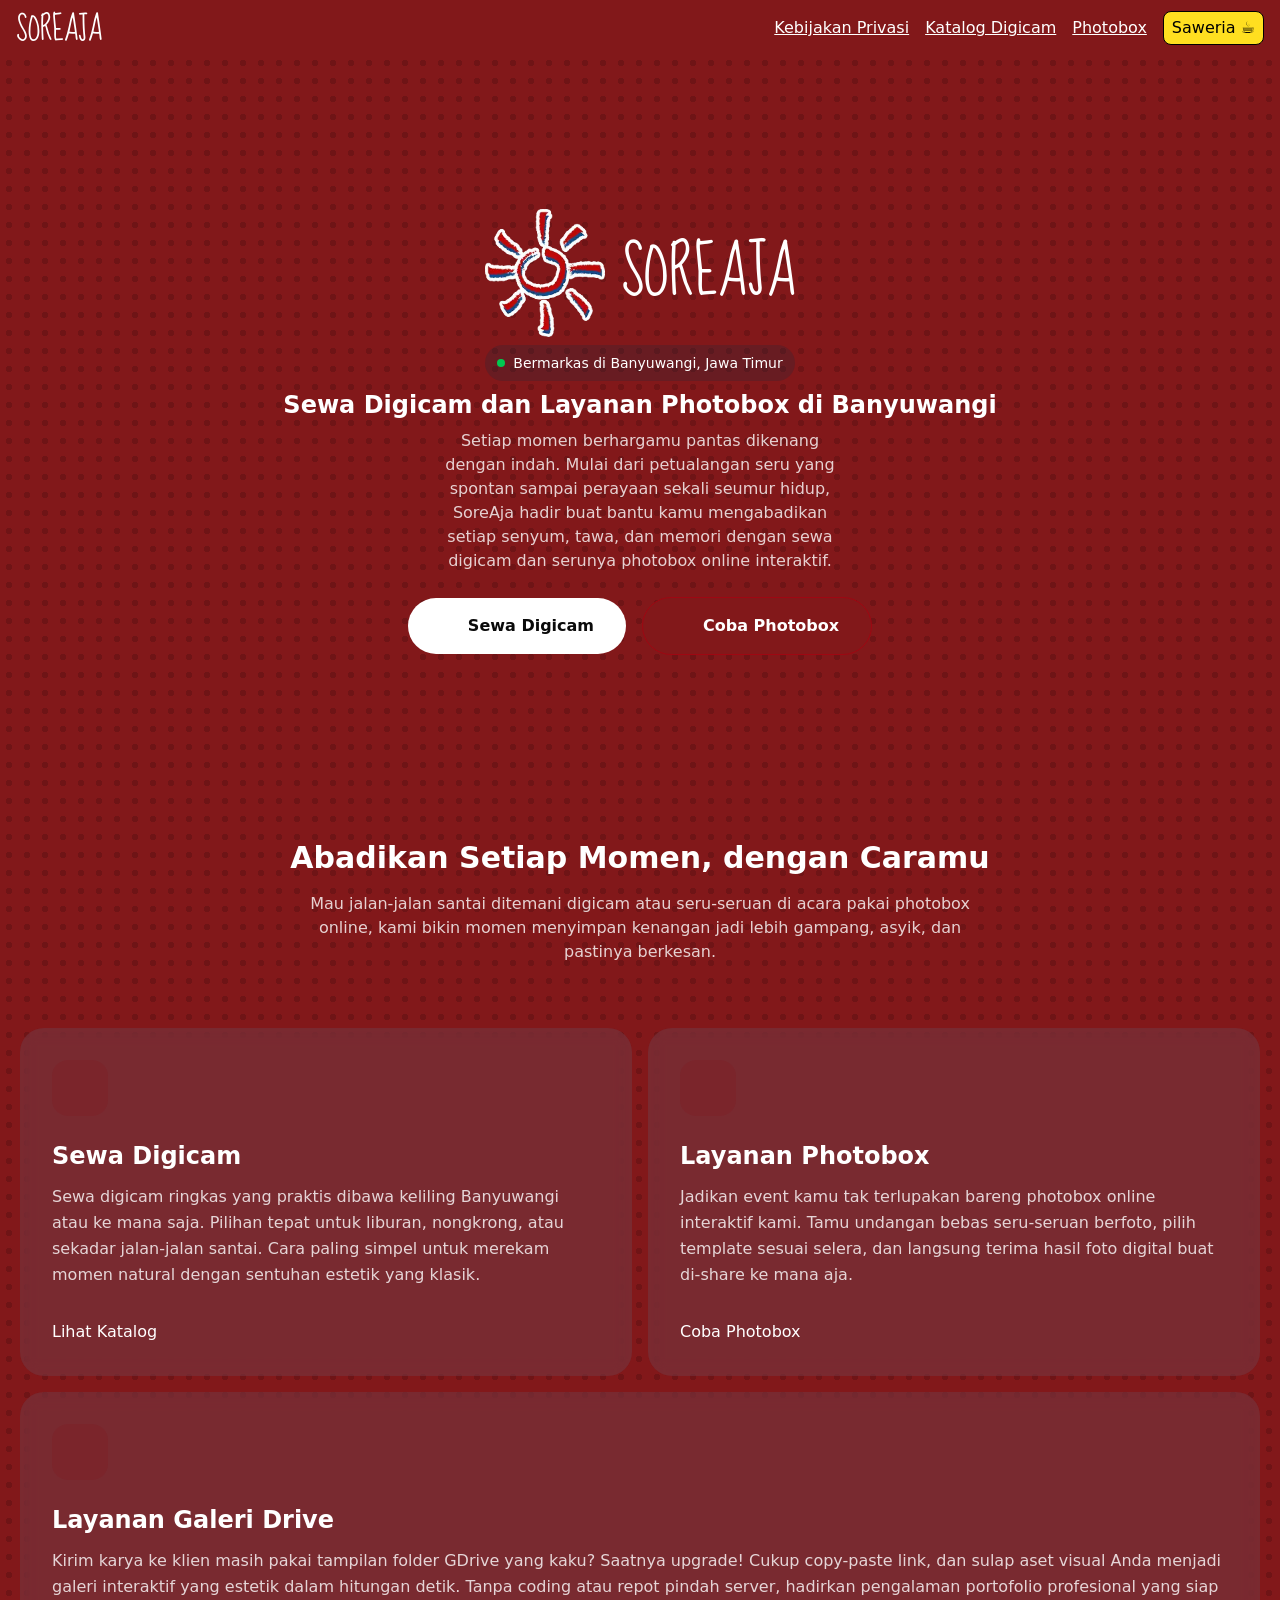
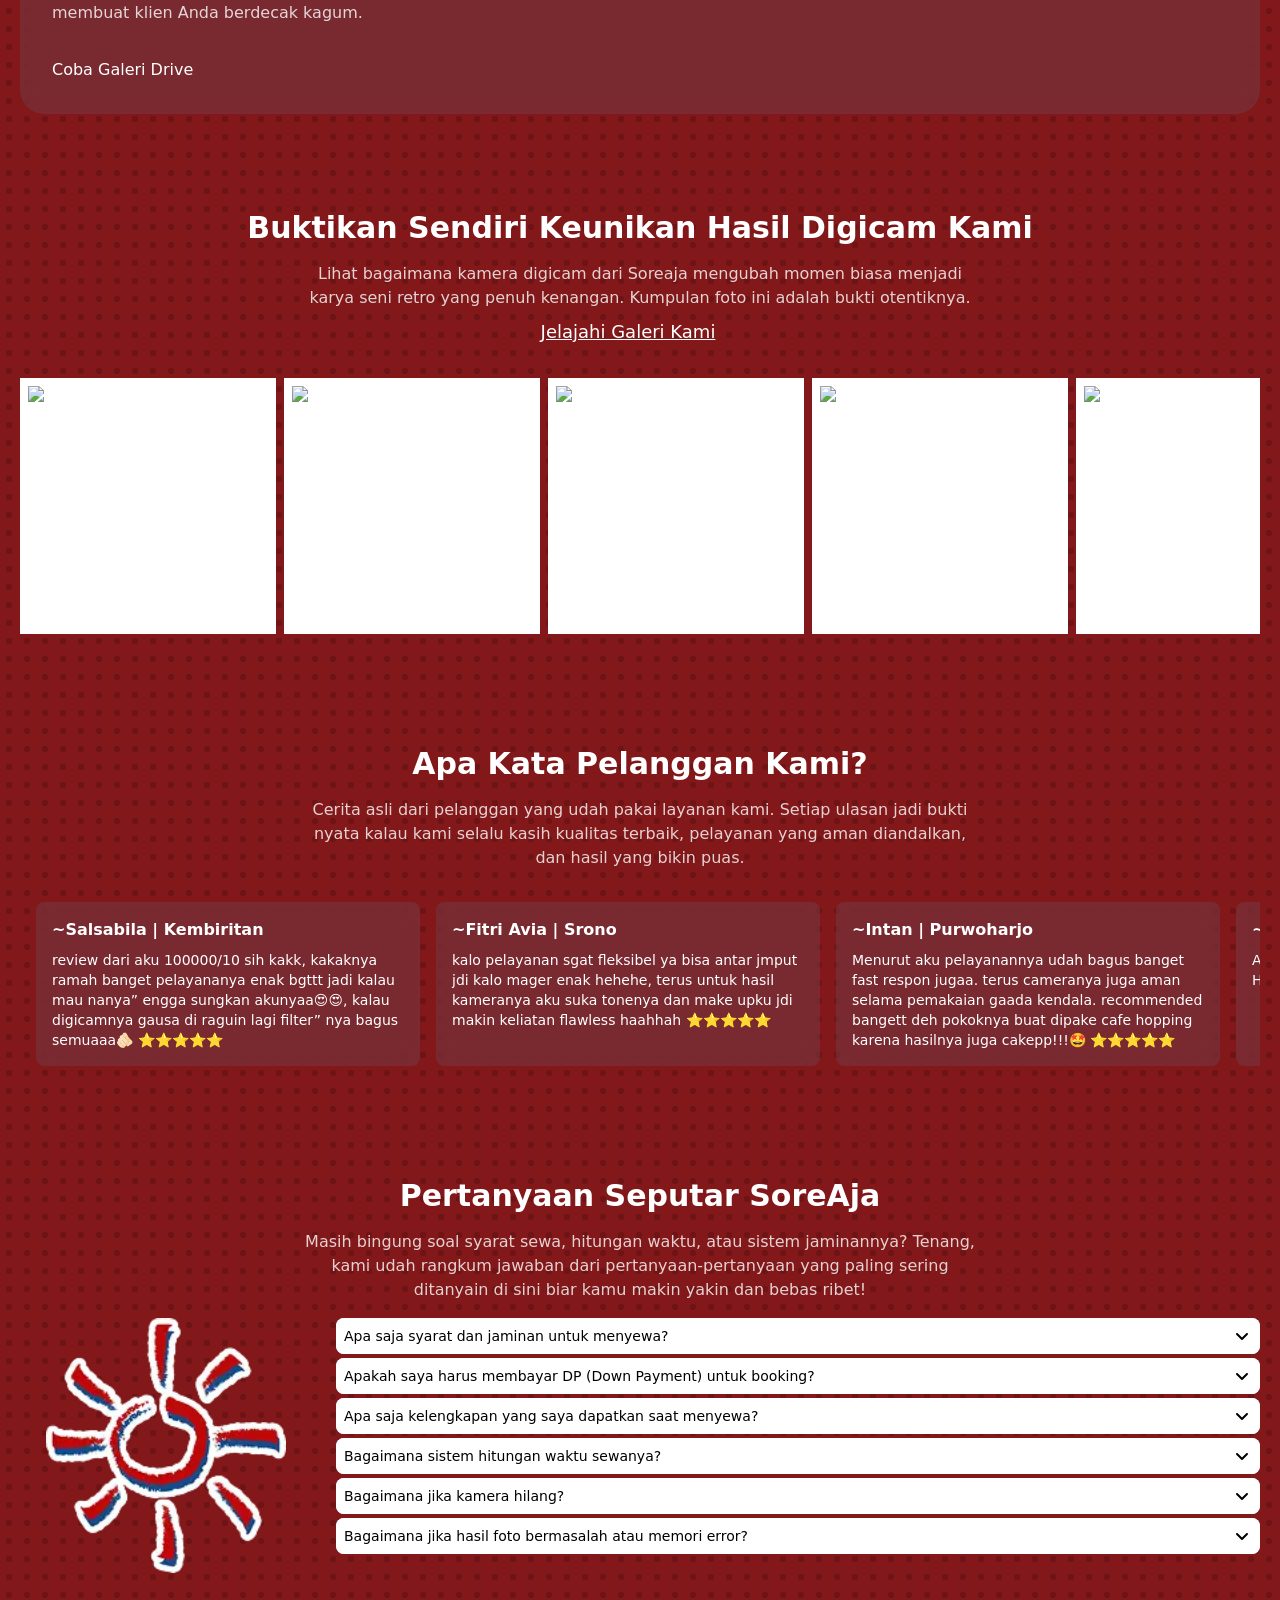
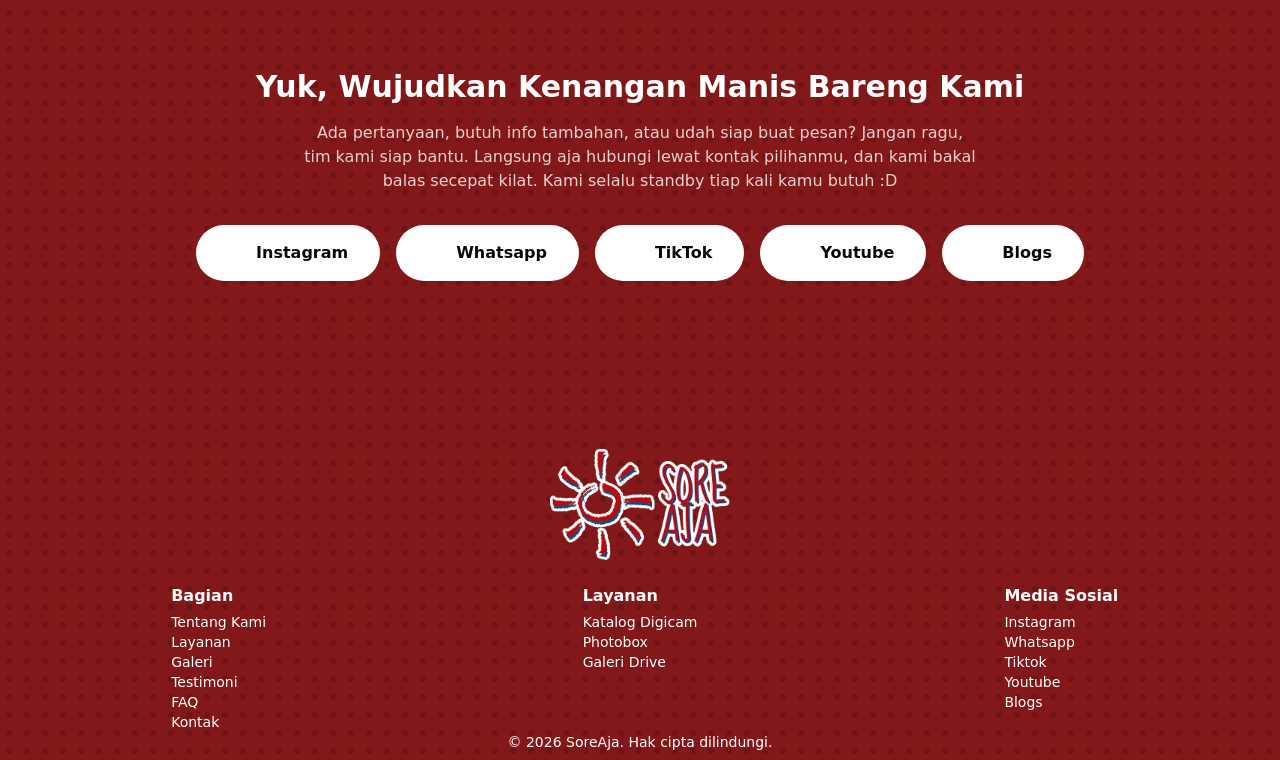
==== commit 0afc1660: "feat: add YouTube link to the footer in index.html" ====
--- a/index.html
+++ b/index.html
@@ -831,8 +831,16 @@
             target="_blank"
             class="w-full sm:w-auto px-8 py-4 bg-white text-neutral-950 font-semibold rounded-full flex items-center justify-center gap-2 hover:bg-neutral-200 transition-all hover:scale-105 active:scale-95"
           >
+            <i data-lucide="music-2" class="w-5 h-5"></i>
+            TikTok
+          </a>
+          <a
+            href="https://www.youtube.com/@SoreAjaIndonesia"
+            target="_blank"
+            class="w-full sm:w-auto px-8 py-4 bg-white text-neutral-950 font-semibold rounded-full flex items-center justify-center gap-2 hover:bg-neutral-200 transition-all hover:scale-105 active:scale-95"
+          >
             <i data-lucide="square-play" class="w-5 h-5"></i>
-            TikTok
+            Youtube
           </a>
           <a
             href="https://soreaja.substack.com/"
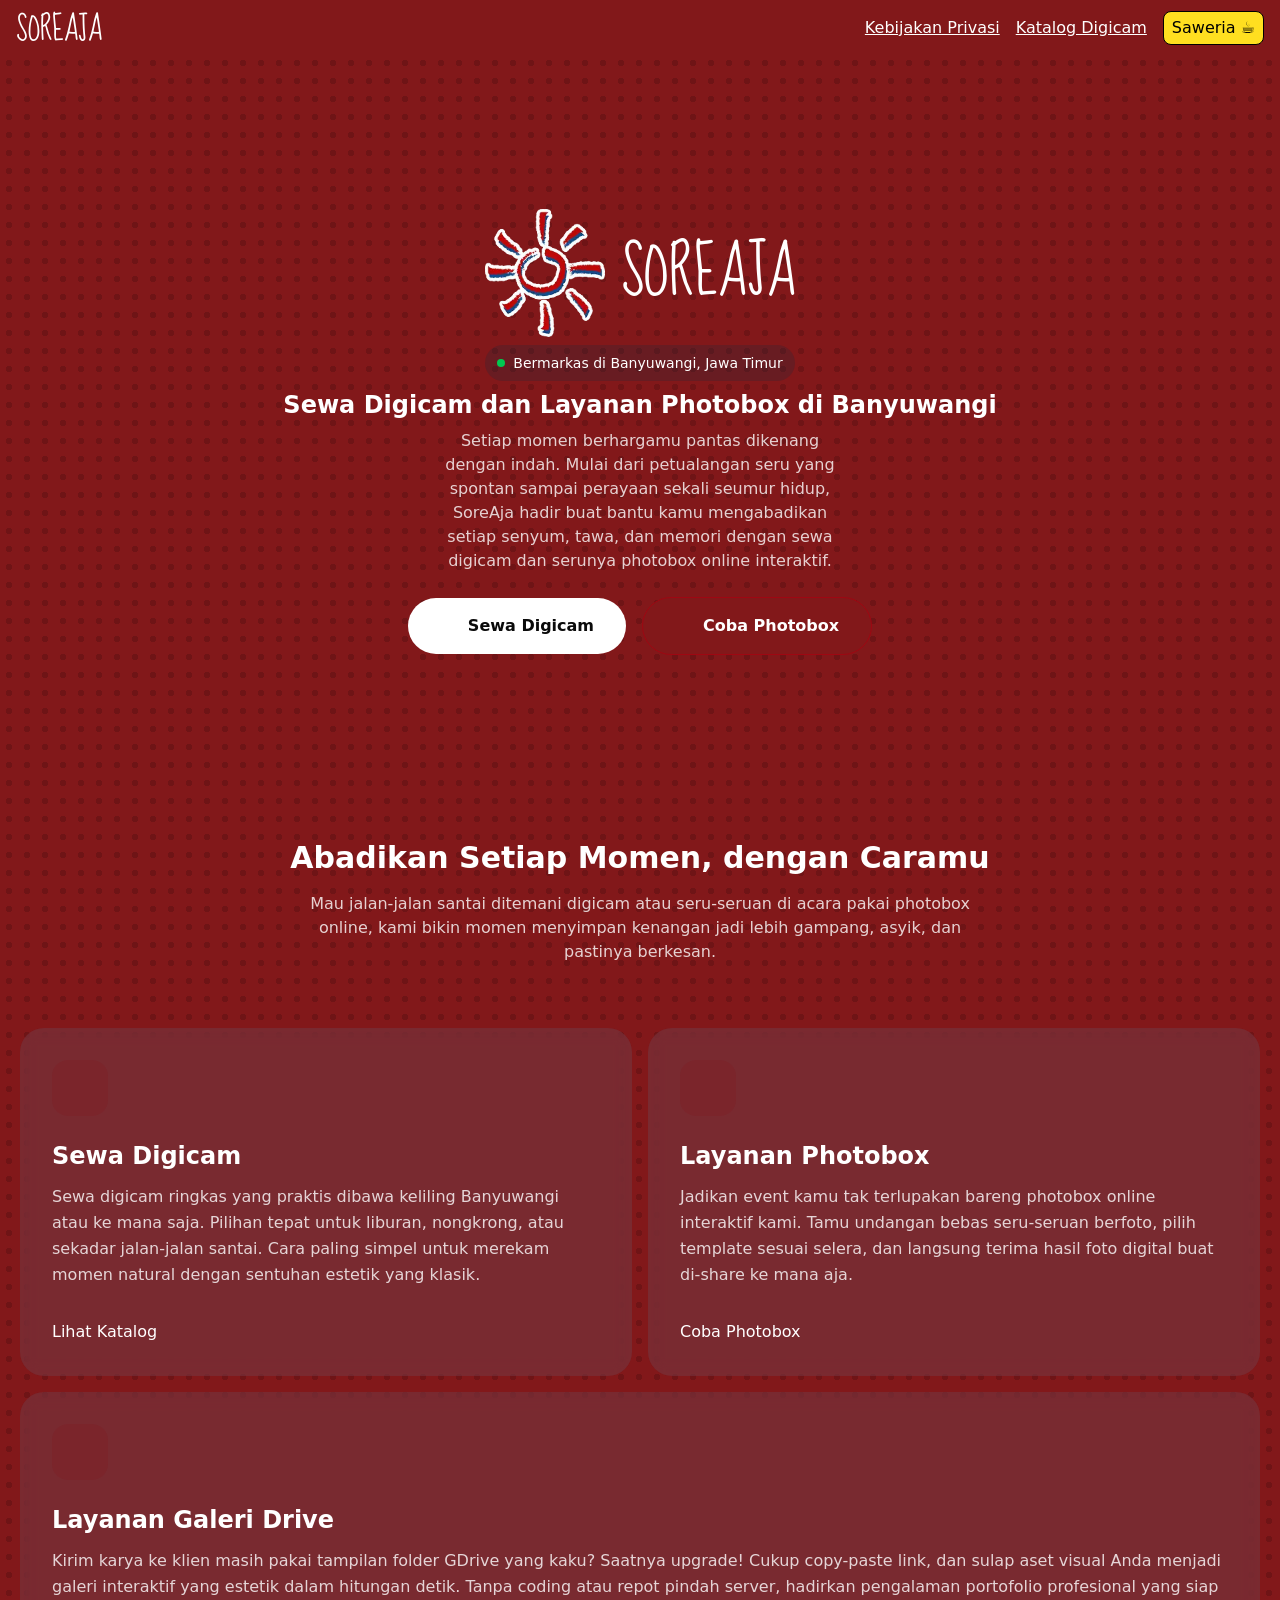
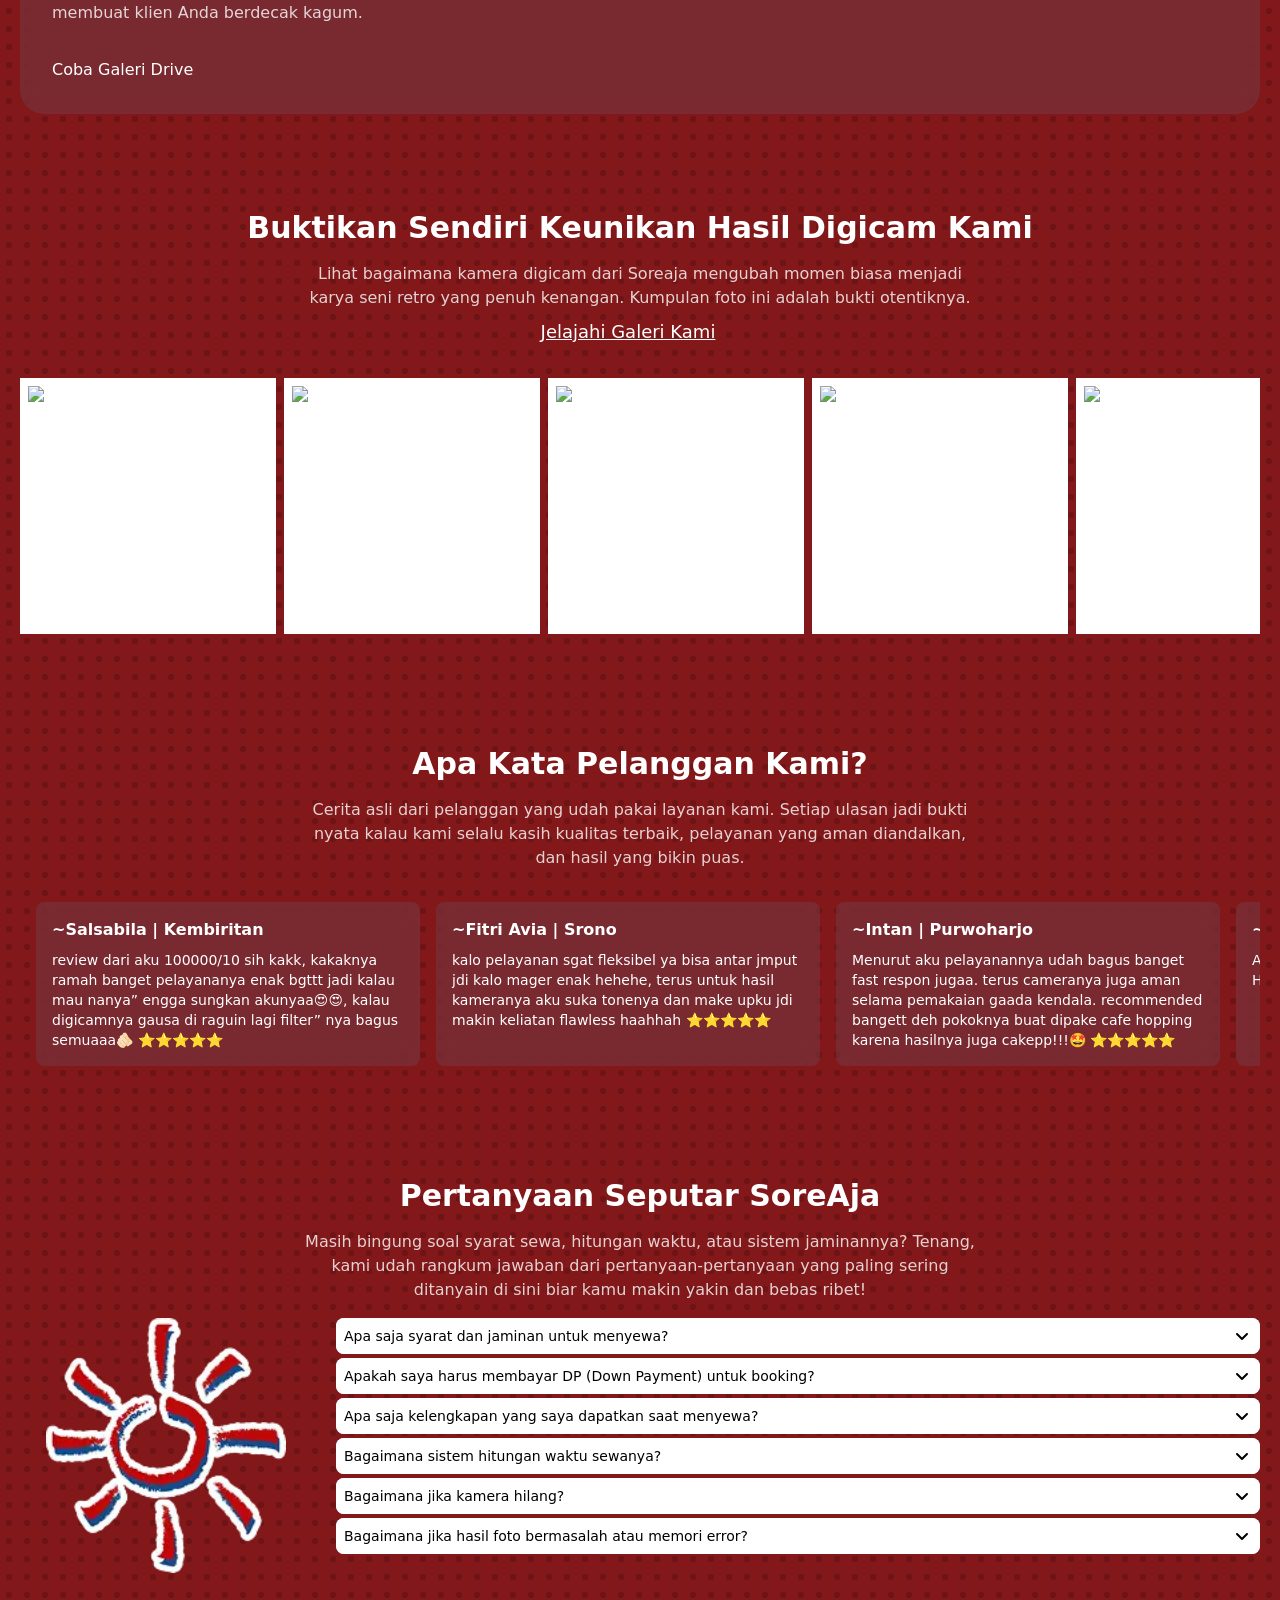
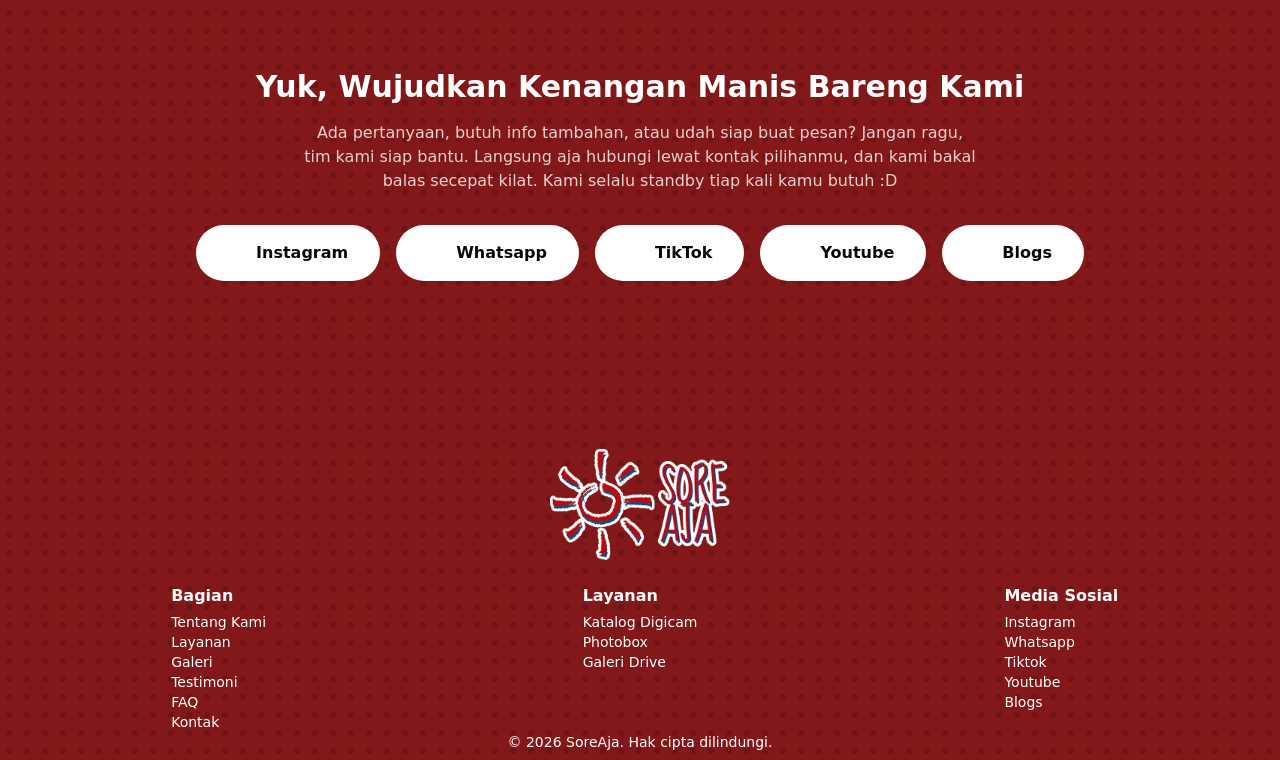
==== commit b42be2c2: "feat: add YouTube link for Casio Exilim ZS5 in cameras.json and remove Photobox links from index.htm" ====
--- a/index.html
+++ b/index.html
@@ -213,9 +213,6 @@
           Kebijakan Privasi
         </a>
         <a class="underline" href="rent-catalog.html"> Katalog Digicam </a>
-        <a class="underline" href="https://photobox.soreaja.my.id">
-          Photobox
-        </a>
         <a
           href="https://saweria.co/bpangestu"
           class="border rounded-lg px-2 py-1 bg-yellow-300 text-black"
@@ -243,11 +240,6 @@
           class="border border-yellow-500 px-4 py-2 rounded-md hover:text-yellow-300 transition-colors"
           href="https://soreaja.my.id/rent-catalog.html"
           >- Katalog Digicam</a
-        >
-        <a
-          class="border border-yellow-500 px-4 py-2 rounded-md hover:text-yellow-300 transition-colors"
-          href="https://photobox.soreaja.my.id"
-          >- Photobox</a
         >
         <a
           href="https://saweria.co/bpangestu"
@@ -827,7 +819,7 @@
             Whatsapp
           </a>
           <a
-            href="https://www.tiktok.com/@sewadigicambanyuwangi"
+            href="https://www.tiktok.com/@soreaja.id"
             target="_blank"
             class="w-full sm:w-auto px-8 py-4 bg-white text-neutral-950 font-semibold rounded-full flex items-center justify-center gap-2 hover:bg-neutral-200 transition-all hover:scale-105 active:scale-95"
           >
@@ -913,7 +905,7 @@
             >
           </li>
           <li>
-            <a href="https://www.tiktok.com/@sewadigicambanyuwangi">Tiktok</a>
+            <a href="https://www.tiktok.com/@soreaja.id">Tiktok</a>
           </li>
           <li>
             <a href="https://www.youtube.com/@SoreAjaIndonesia">Youtube</a>
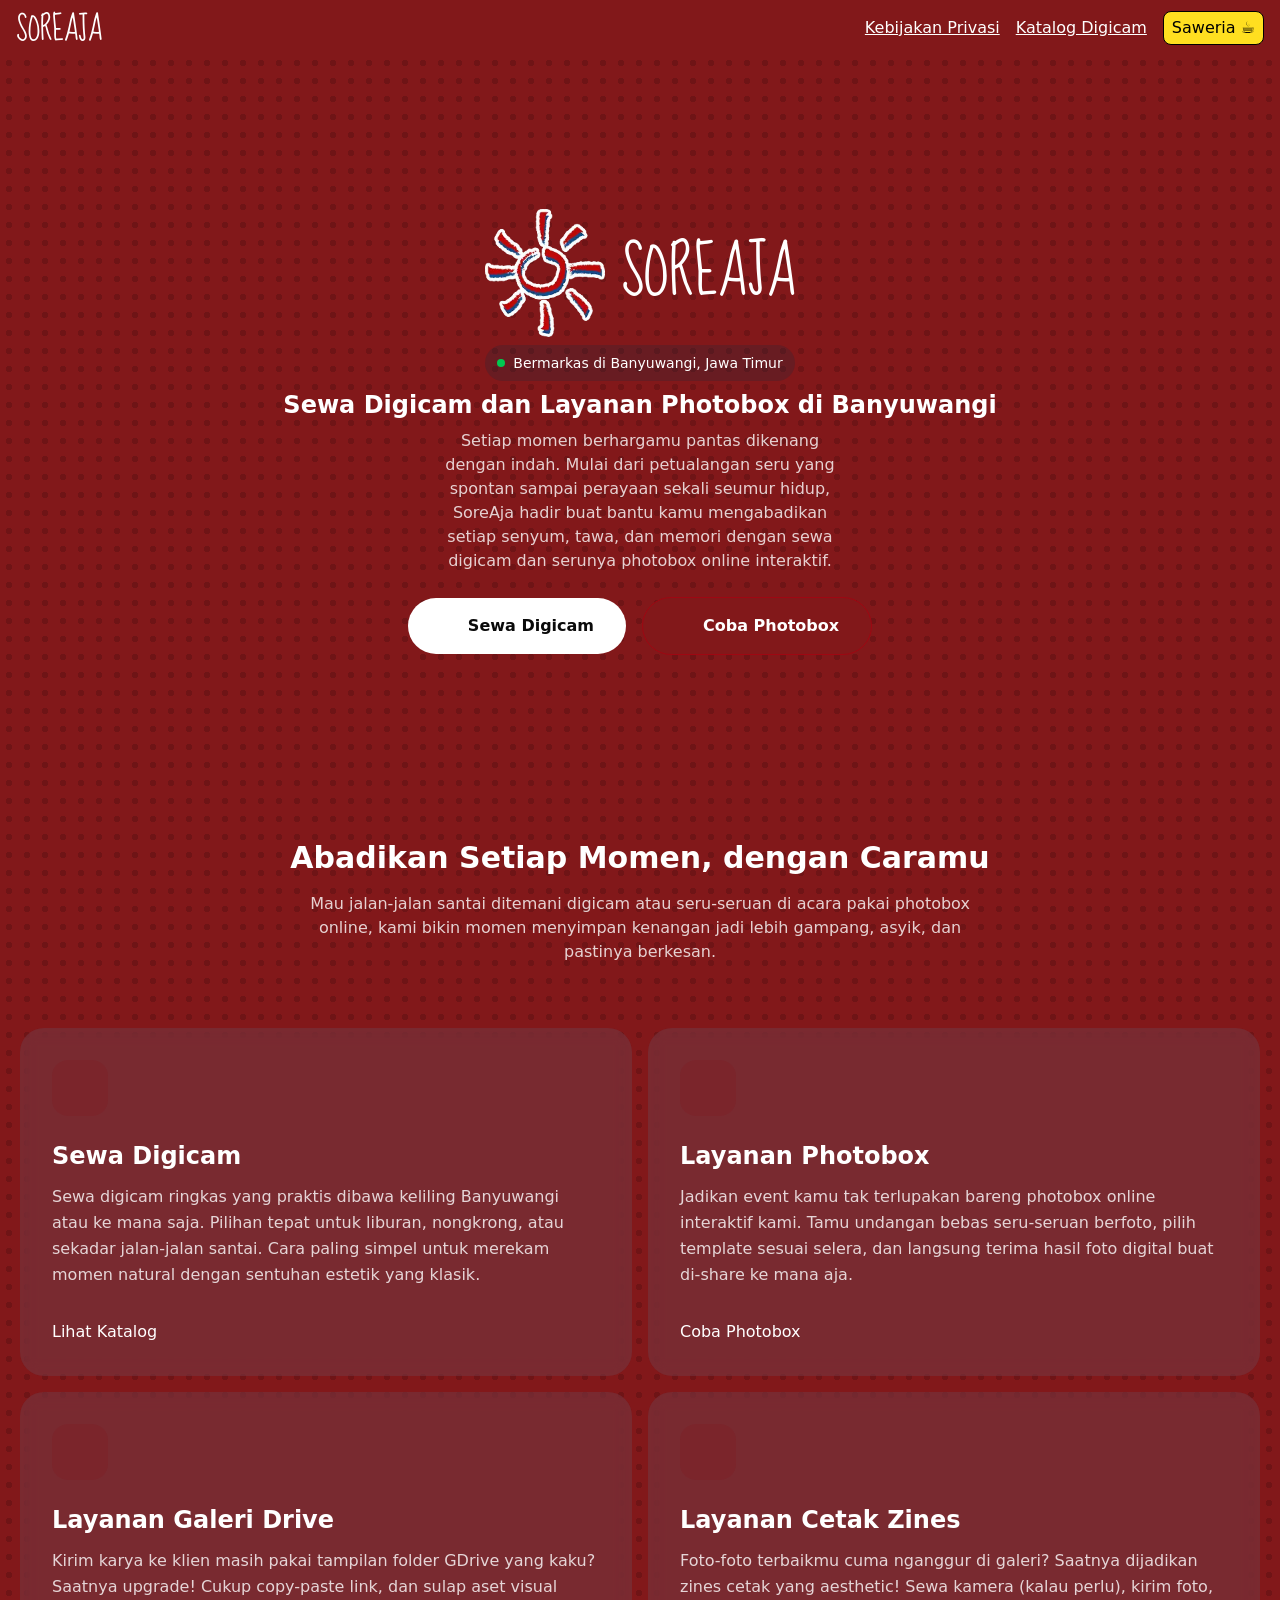
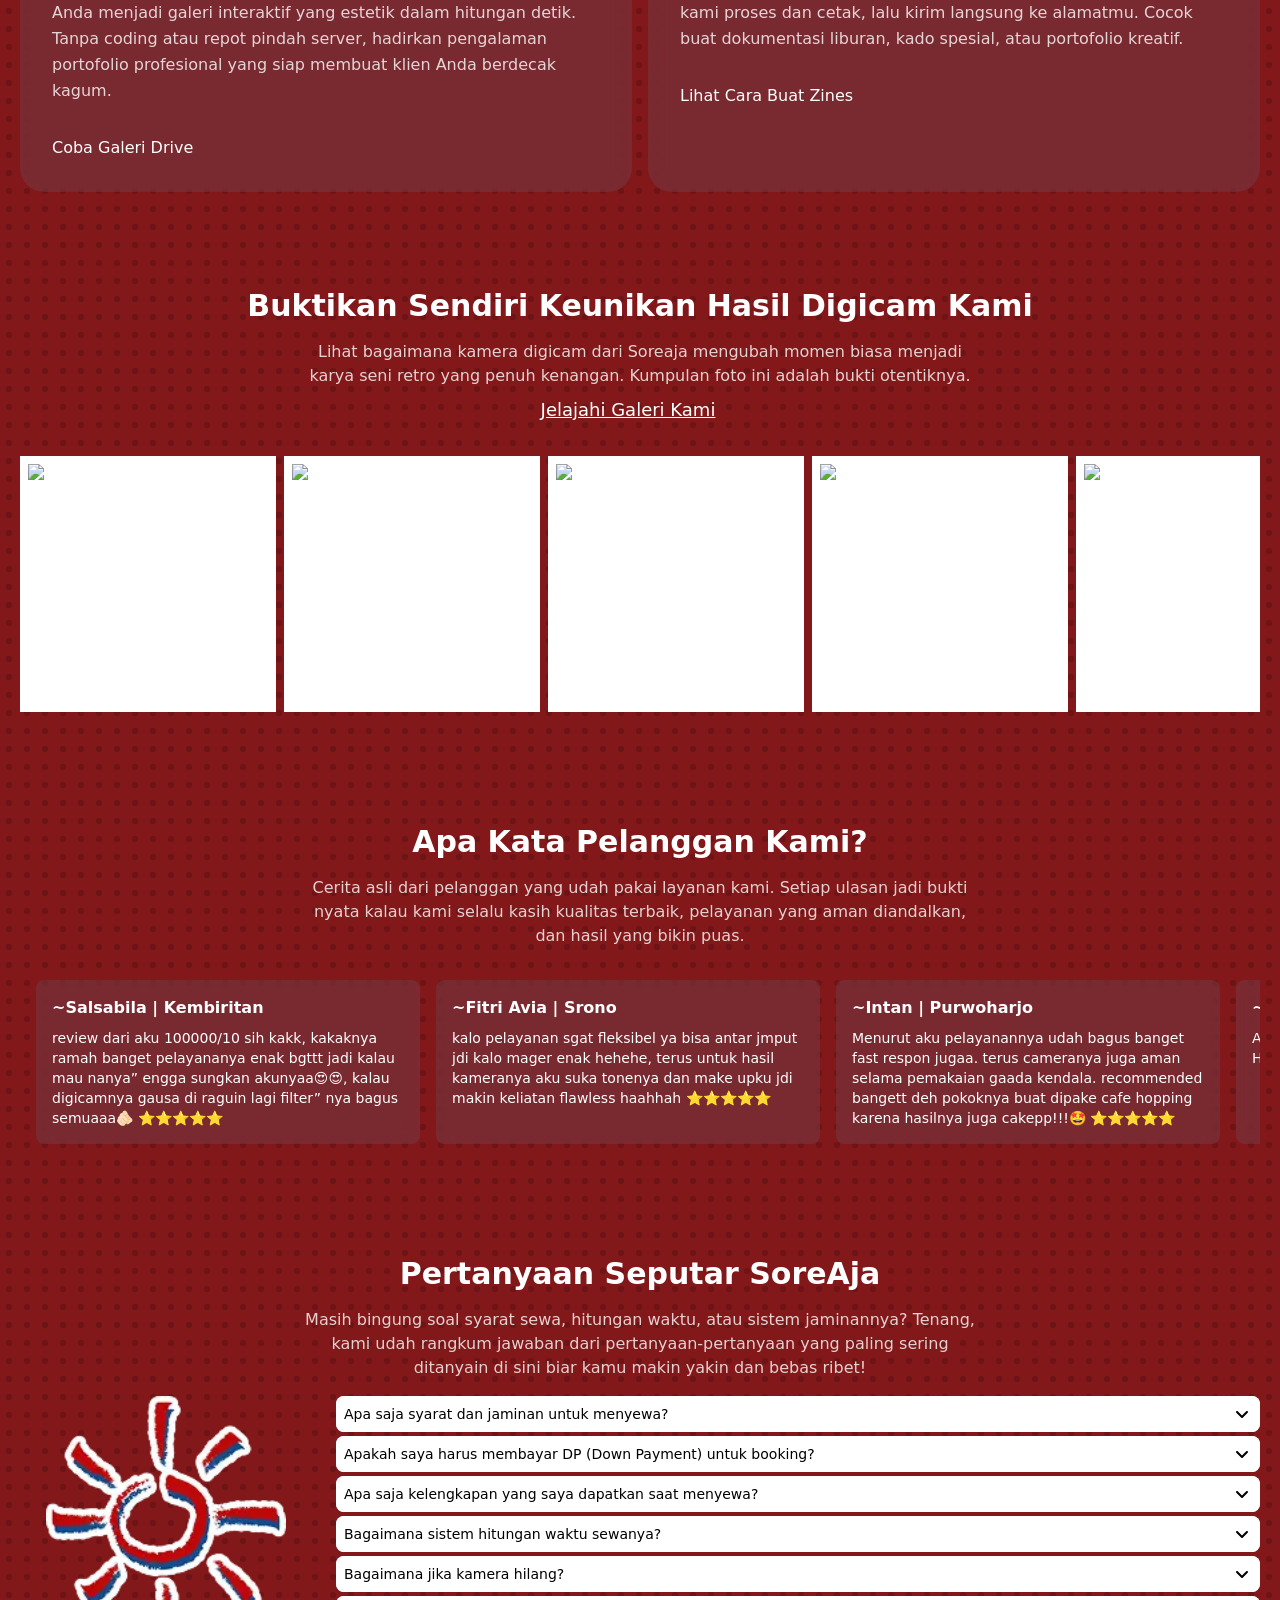
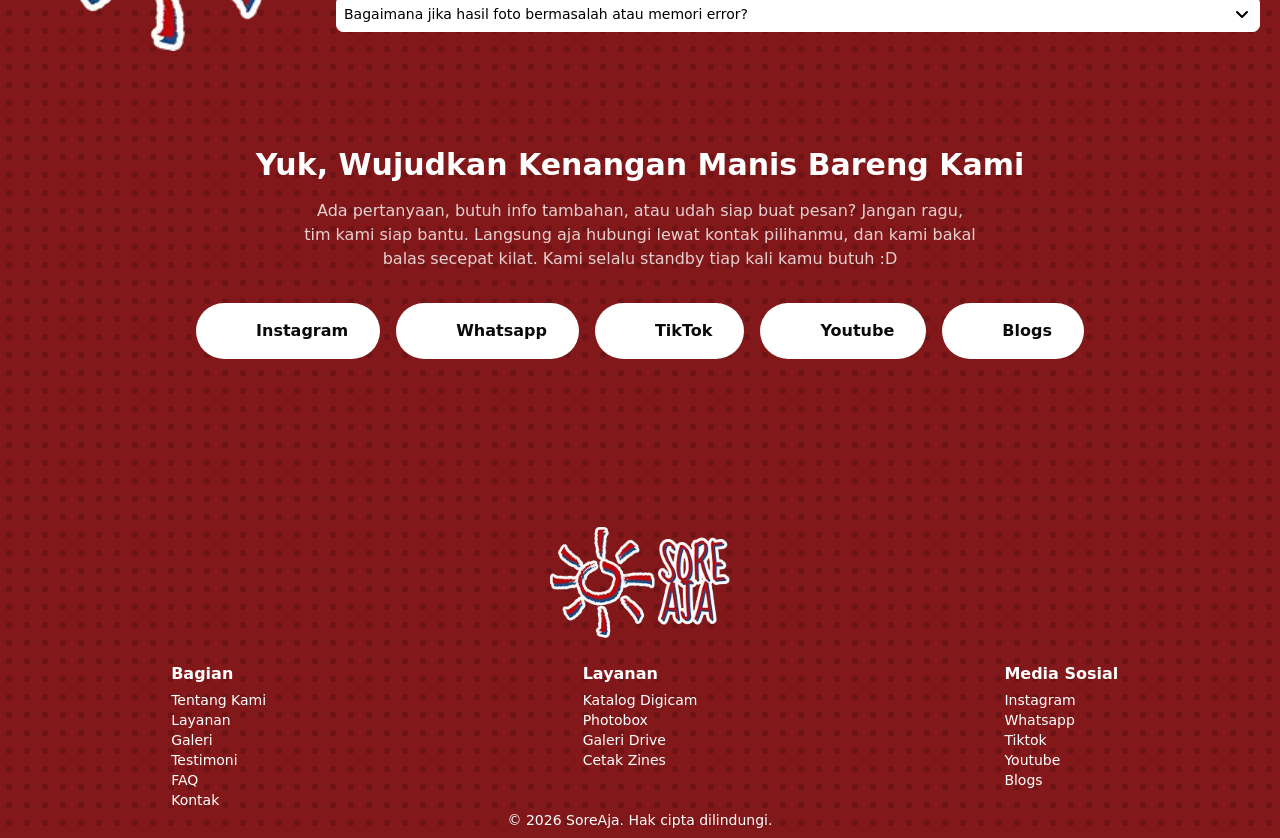
==== commit 30695d3c: "feat: add Zines service page and update sitemap with new URL" ====
--- a/index.html
+++ b/index.html
@@ -117,6 +117,13 @@
                 "itemOffered": {
                   "@type": "Service",
                   "name": "Layanan Photobox Online"
+                }
+              },
+              {
+                "@type": "Offer",
+                "itemOffered": {
+                  "@type": "Service",
+                  "name": "Layanan Cetak Zines"
                 }
               }
             ]
@@ -371,7 +378,7 @@
 
           <!-- Gallery Card -->
           <div
-            class="md:col-span-full group p-8 rounded-3xl bg-slate-500/20 backdrop-blur-sm hover:border-red-900/50 transition-colors hover:-translate-y-1 transform duration-300"
+            class="group p-8 rounded-3xl bg-slate-500/20 backdrop-blur-sm hover:border-red-900/50 transition-colors hover:-translate-y-1 transform duration-300"
           >
             <div
               class="w-14 h-14 rounded-2xl bg-red-900/20 text-red-500 flex items-center justify-center mb-6 group-hover:bg-red-900 group-hover:text-white transition-colors"
@@ -393,6 +400,33 @@
               class="inline-flex items-center gap-2 text-white font-medium hover:text-red-400 transition-colors"
             >
               Coba Galeri Drive
+              <i data-lucide="arrow-right" class="w-4 h-4"></i>
+            </a>
+          </div>
+
+          <!-- Zines Card -->
+          <div
+            class="group p-8 rounded-3xl bg-slate-500/20 backdrop-blur-sm hover:border-red-900/50 transition-colors hover:-translate-y-1 transform duration-300"
+          >
+            <div
+              class="w-14 h-14 rounded-2xl bg-red-900/20 text-red-500 flex items-center justify-center mb-6 group-hover:bg-red-900 group-hover:text-white transition-colors"
+            >
+              <i data-lucide="book-open" class="w-7 h-7"></i>
+            </div>
+            <h3 class="text-2xl font-bold text-white mb-3">
+              Layanan Cetak Zines
+            </h3>
+            <p class="text-white/80 mb-8 leading-relaxed">
+              Foto-foto terbaikmu cuma nganggur di galeri? Saatnya dijadikan
+              zines cetak yang aesthetic! Sewa kamera (kalau perlu), kirim foto,
+              kami proses dan cetak, lalu kirim langsung ke alamatmu. Cocok buat
+              dokumentasi liburan, kado spesial, atau portofolio kreatif.
+            </p>
+            <a
+              href="zines.html"
+              class="inline-flex items-center gap-2 text-white font-medium hover:text-red-400 transition-colors"
+            >
+              Lihat Cara Buat Zines
               <i data-lucide="arrow-right" class="w-4 h-4"></i>
             </a>
           </div>
@@ -892,6 +926,9 @@
           <li>
             <a href="https://gallery.soreaja.my.id">Galeri Drive</a>
           </li>
+          <li>
+            <a href="https://soreaja.my.id/zines.html">Cetak Zines</a>
+          </li>
         </ul>
         <ul>
           <li class="font-semibold text-base mb-1">Media Sosial</li>
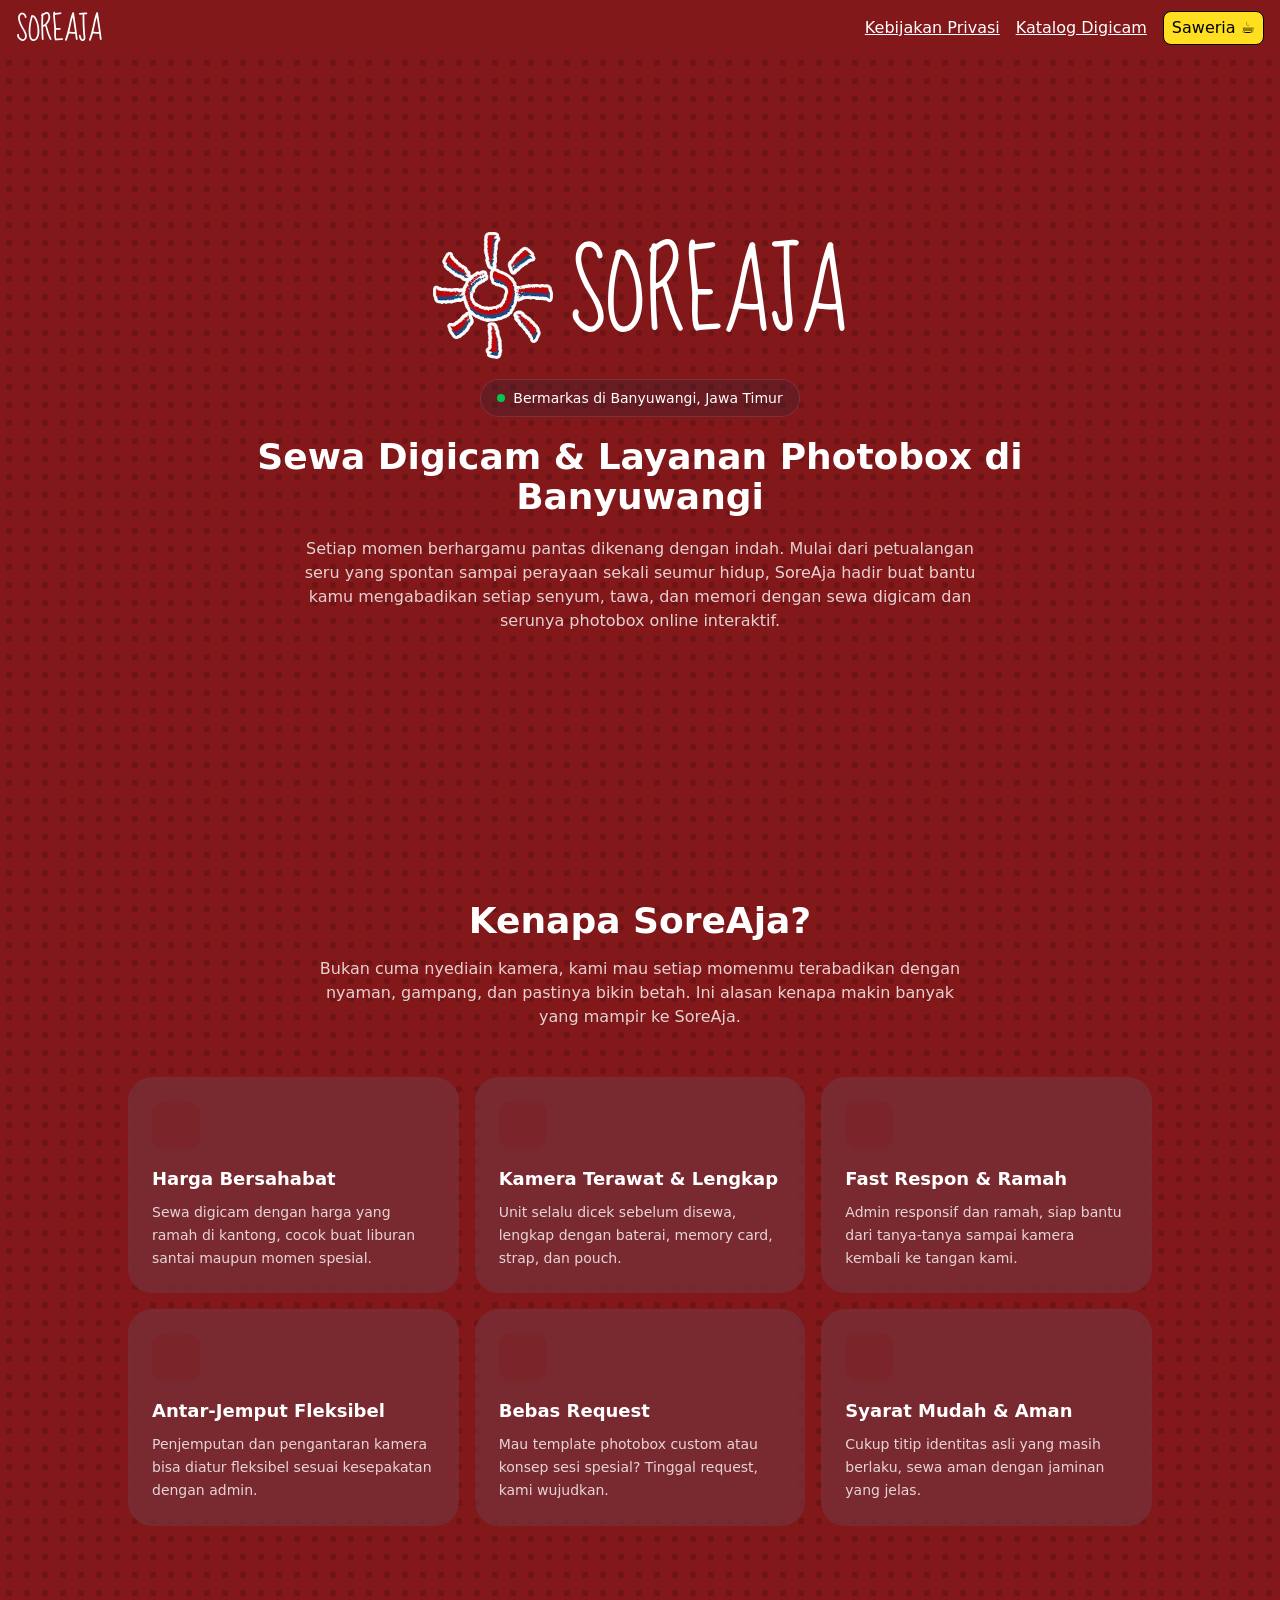
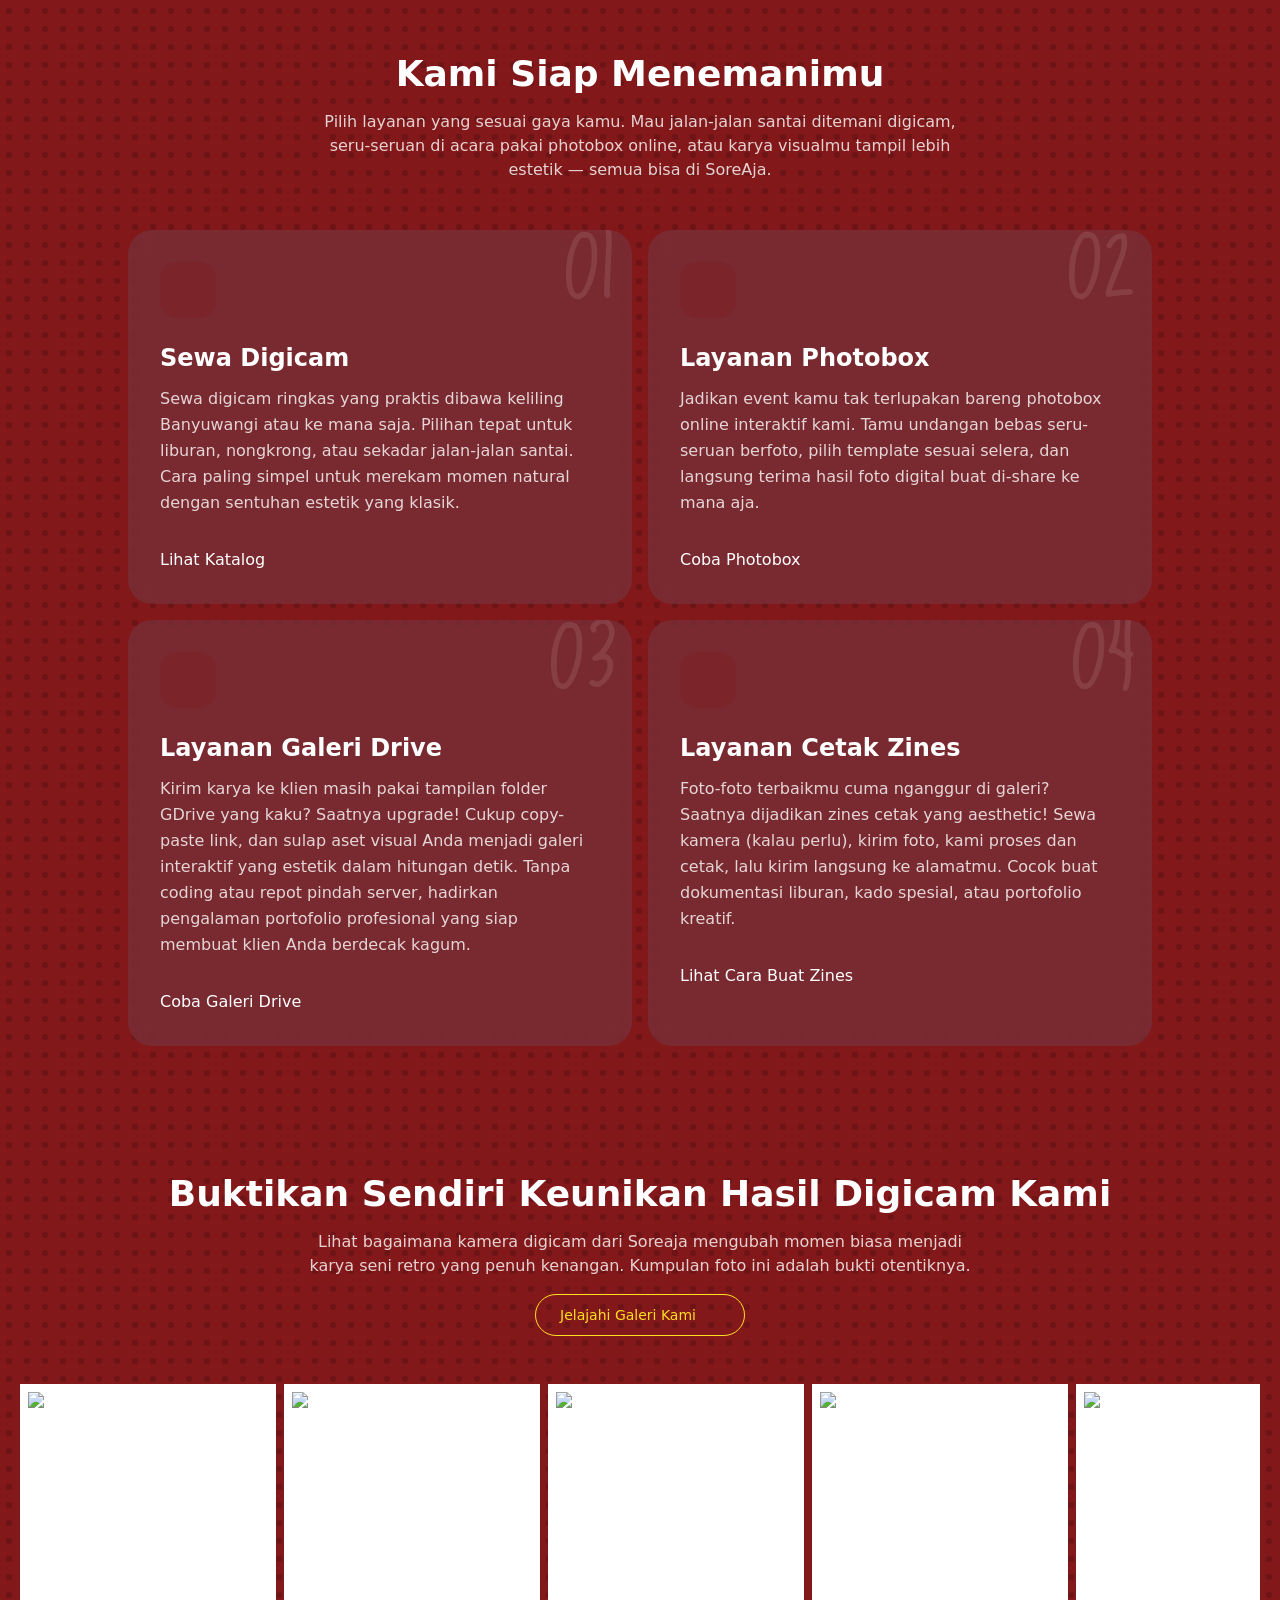
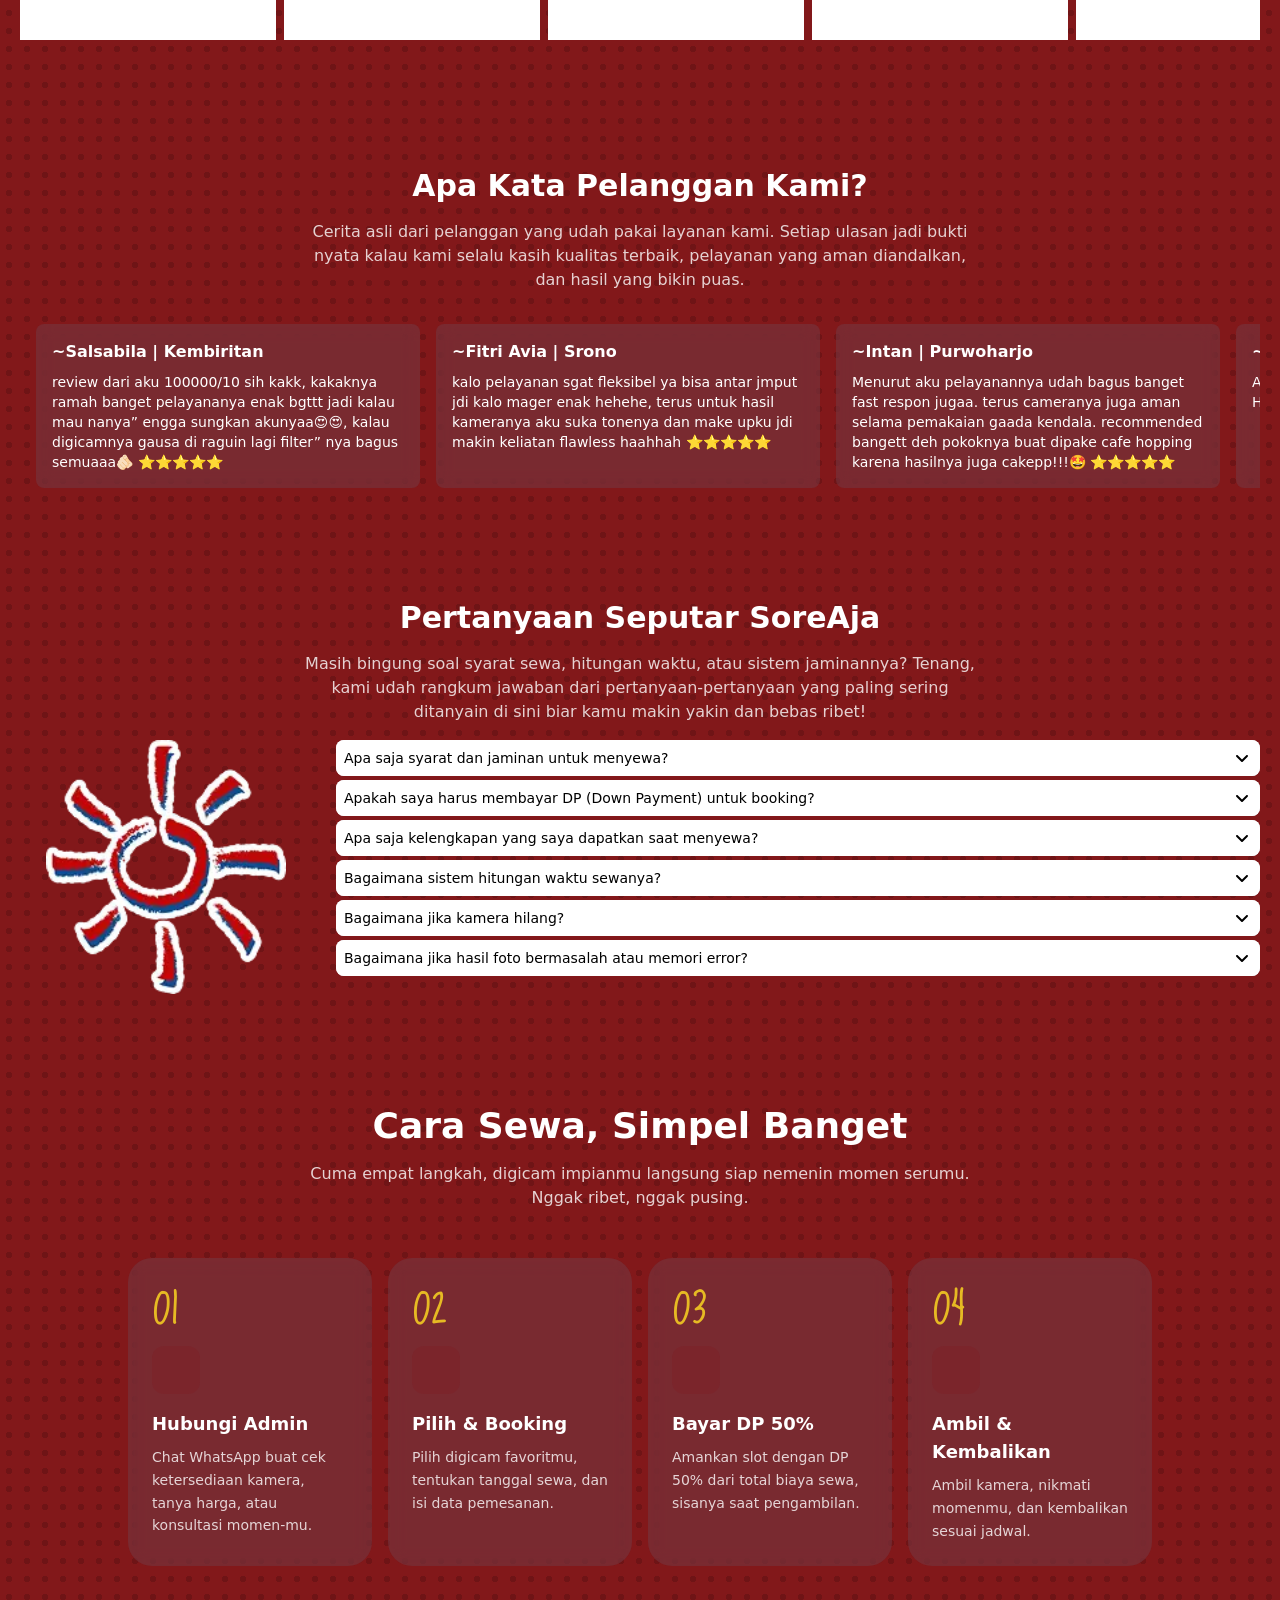
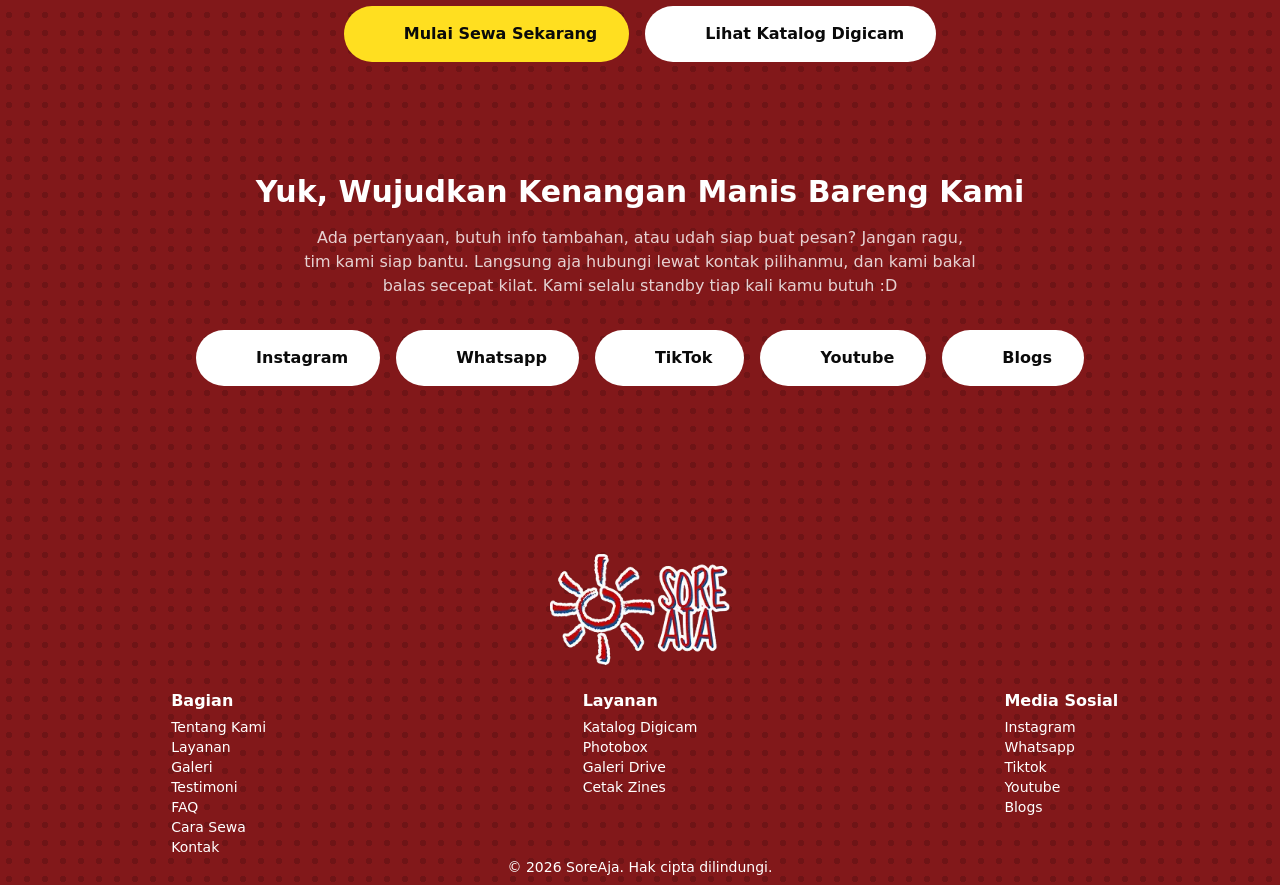
==== commit baea8230: "Refactor code structure for improved readability and maintainability" ====
--- a/index.html
+++ b/index.html
@@ -262,7 +262,7 @@
       <section
         data-aos="fade-down"
         id="hero"
-        class="w-full min-h-[80vh] flex flex-col items-center justify-center gap-2"
+        class="w-full min-h-[85vh] flex flex-col items-center justify-center gap-5 text-center"
       >
         <div
           class="flex flex-col md:flex-row items-center justify-center gap-4"
@@ -276,62 +276,168 @@
             fetchpriority="high"
             class="animate-[wiggle_1s_steps(2,end)_infinite]"
           />
-          <p class="text-6xl font-sef text-white">SOREAJA</p>
+          <p class="text-6xl md:text-8xl font-sef text-white leading-none">
+            SOREAJA
+          </p>
         </div>
         <div
-          class="text-white bg-slate-800/25 px-3 py-2 rounded-full text-xs md:text-sm flex items-center gap-2"
+          class="text-white bg-slate-800/25 px-4 py-2 rounded-full text-xs md:text-sm flex items-center gap-2 border border-white/10"
         >
           <div class="bg-green-500 w-2 h-2 rounded-full animate-pulse"></div>
           Bermarkas di Banyuwangi, Jawa Timur
         </div>
-        <h1 class="text-2xl text-white text-center font-semibold">
-          Sewa Digicam dan Layanan Photobox di Banyuwangi
+        <h1 class="text-2xl md:text-4xl text-white font-bold max-w-3xl mx-auto">
+          Sewa Digicam &amp; Layanan Photobox di Banyuwangi
         </h1>
-        <p
-          class="text-sm md:text-base text-white/80 text-center w-full md:w-1/2 xl:w-1/3"
-        >
+        <p class="text-sm md:text-base text-white/80 max-w-2xl mx-auto">
           Setiap momen berhargamu pantas dikenang dengan indah. Mulai dari
           petualangan seru yang spontan sampai perayaan sekali seumur hidup,
           SoreAja hadir buat bantu kamu mengabadikan setiap senyum, tawa, dan
           memori dengan sewa digicam dan serunya photobox online interaktif.
         </p>
-        <div
-          class="flex flex-col sm:flex-row items-center gap-4 justify-center lg:justify-start pt-4"
+        <a
+          href="#why"
+          class="text-white/60 hover:text-white transition-colors mt-6"
+          aria-label="Scroll ke bawah"
         >
-          <a
-            href="https://soreaja.my.id/rent-catalog.html"
-            class="w-full sm:w-auto px-8 py-4 bg-white text-neutral-950 font-semibold rounded-full flex items-center justify-center gap-2 hover:bg-neutral-200 transition-all hover:scale-105 active:scale-95"
-          >
-            <i data-lucide="camera" class="w-5 h-5"></i>
-            Sewa Digicam
-          </a>
-          <a
-            href="https://photobox.soreaja.my.id"
-            class="w-full sm:w-auto px-8 py-4 bg-red-900 text-white font-semibold rounded-full flex items-center justify-center gap-2 hover:bg-red-800 transition-all hover:scale-105 active:scale-95 border border-red-800"
-          >
-            <i data-lucide="image" class="w-5 h-5"></i>
-            Coba Photobox
-          </a>
-        </div>
+          <i data-lucide="chevron-down" class="w-6 h-6 animate-bounce"></i>
+        </a>
       </section>
 
-      <section class="py-12 px-2" id="services" data-aos="fade-up-left">
-        <div class="text-center mb-16 flex flex-col items-center">
-          <h2 class="text-3xl font-bold text-white mb-4">
-            Abadikan Setiap Momen, dengan Caramu
+      <section class="py-16 px-2" id="why" data-aos="fade-up">
+        <div class="text-center mb-12 flex flex-col items-center">
+          <h2 class="text-3xl md:text-4xl font-bold text-white mb-4">
+            Kenapa SoreAja?
           </h2>
           <p class="text-white/80 max-w-2xl">
-            Mau jalan-jalan santai ditemani digicam atau seru-seruan di acara
-            pakai photobox online, kami bikin momen menyimpan kenangan jadi
-            lebih gampang, asyik, dan pastinya berkesan.
+            Bukan cuma nyediain kamera, kami mau setiap momenmu terabadikan
+            dengan nyaman, gampang, dan pastinya bikin betah. Ini alasan kenapa
+            makin banyak yang mampir ke SoreAja.
           </p>
         </div>
 
-        <div class="grid md:grid-cols-2 gap-4">
-          <!-- Camera Rent Card -->
-          <div
-            class="group p-8 rounded-3xl bg-slate-500/20 backdrop-blur-sm hover:border-red-900/50 transition-colors hover:-translate-y-1 transform duration-300"
-          >
+        <div class="grid md:grid-cols-2 lg:grid-cols-3 gap-4 max-w-5xl mx-auto">
+          <article
+            class="group p-6 rounded-3xl bg-slate-500/20 backdrop-blur-sm hover:border-red-900/50 transition-colors hover:-translate-y-1 transform duration-300"
+          >
+            <div
+              class="w-12 h-12 rounded-xl bg-red-900/20 text-red-500 flex items-center justify-center mb-4 group-hover:bg-red-900 group-hover:text-white transition-colors"
+            >
+              <i data-lucide="wallet" class="w-6 h-6"></i>
+            </div>
+            <h3 class="text-lg font-bold text-white mb-2">Harga Bersahabat</h3>
+            <p class="text-sm text-white/80 leading-relaxed">
+              Sewa digicam dengan harga yang ramah di kantong, cocok buat
+              liburan santai maupun momen spesial.
+            </p>
+          </article>
+
+          <article
+            class="group p-6 rounded-3xl bg-slate-500/20 backdrop-blur-sm hover:border-red-900/50 transition-colors hover:-translate-y-1 transform duration-300"
+          >
+            <div
+              class="w-12 h-12 rounded-xl bg-red-900/20 text-red-500 flex items-center justify-center mb-4 group-hover:bg-red-900 group-hover:text-white transition-colors"
+            >
+              <i data-lucide="package-check" class="w-6 h-6"></i>
+            </div>
+            <h3 class="text-lg font-bold text-white mb-2">
+              Kamera Terawat &amp; Lengkap
+            </h3>
+            <p class="text-sm text-white/80 leading-relaxed">
+              Unit selalu dicek sebelum disewa, lengkap dengan baterai, memory
+              card, strap, dan pouch.
+            </p>
+          </article>
+
+          <article
+            class="group p-6 rounded-3xl bg-slate-500/20 backdrop-blur-sm hover:border-red-900/50 transition-colors hover:-translate-y-1 transform duration-300"
+          >
+            <div
+              class="w-12 h-12 rounded-xl bg-red-900/20 text-red-500 flex items-center justify-center mb-4 group-hover:bg-red-900 group-hover:text-white transition-colors"
+            >
+              <i data-lucide="message-circle-heart" class="w-6 h-6"></i>
+            </div>
+            <h3 class="text-lg font-bold text-white mb-2">
+              Fast Respon &amp; Ramah
+            </h3>
+            <p class="text-sm text-white/80 leading-relaxed">
+              Admin responsif dan ramah, siap bantu dari tanya-tanya sampai
+              kamera kembali ke tangan kami.
+            </p>
+          </article>
+
+          <article
+            class="group p-6 rounded-3xl bg-slate-500/20 backdrop-blur-sm hover:border-red-900/50 transition-colors hover:-translate-y-1 transform duration-300"
+          >
+            <div
+              class="w-12 h-12 rounded-xl bg-red-900/20 text-red-500 flex items-center justify-center mb-4 group-hover:bg-red-900 group-hover:text-white transition-colors"
+            >
+              <i data-lucide="car-front" class="w-6 h-6"></i>
+            </div>
+            <h3 class="text-lg font-bold text-white mb-2">
+              Antar-Jemput Fleksibel
+            </h3>
+            <p class="text-sm text-white/80 leading-relaxed">
+              Penjemputan dan pengantaran kamera bisa diatur fleksibel sesuai
+              kesepakatan dengan admin.
+            </p>
+          </article>
+
+          <article
+            class="group p-6 rounded-3xl bg-slate-500/20 backdrop-blur-sm hover:border-red-900/50 transition-colors hover:-translate-y-1 transform duration-300"
+          >
+            <div
+              class="w-12 h-12 rounded-xl bg-red-900/20 text-red-500 flex items-center justify-center mb-4 group-hover:bg-red-900 group-hover:text-white transition-colors"
+            >
+              <i data-lucide="sparkles" class="w-6 h-6"></i>
+            </div>
+            <h3 class="text-lg font-bold text-white mb-2">Bebas Request</h3>
+            <p class="text-sm text-white/80 leading-relaxed">
+              Mau template photobox custom atau konsep sesi spesial? Tinggal
+              request, kami wujudkan.
+            </p>
+          </article>
+
+          <article
+            class="group p-6 rounded-3xl bg-slate-500/20 backdrop-blur-sm hover:border-red-900/50 transition-colors hover:-translate-y-1 transform duration-300"
+          >
+            <div
+              class="w-12 h-12 rounded-xl bg-red-900/20 text-red-500 flex items-center justify-center mb-4 group-hover:bg-red-900 group-hover:text-white transition-colors"
+            >
+              <i data-lucide="shield-check" class="w-6 h-6"></i>
+            </div>
+            <h3 class="text-lg font-bold text-white mb-2">
+              Syarat Mudah &amp; Aman
+            </h3>
+            <p class="text-sm text-white/80 leading-relaxed">
+              Cukup titip identitas asli yang masih berlaku, sewa aman dengan
+              jaminan yang jelas.
+            </p>
+          </article>
+        </div>
+      </section>
+
+      <section class="py-16 px-2" id="services" data-aos="fade-up-left">
+        <div class="text-center mb-12 flex flex-col items-center">
+          <h2 class="text-3xl md:text-4xl font-bold text-white mb-4">
+            Kami Siap Menemanimu
+          </h2>
+          <p class="text-white/80 max-w-2xl">
+            Pilih layanan yang sesuai gaya kamu. Mau jalan-jalan santai ditemani
+            digicam, seru-seruan di acara pakai photobox online, atau karya
+            visualmu tampil lebih estetik — semua bisa di SoreAja.
+          </p>
+        </div>
+
+        <div class="grid md:grid-cols-2 gap-4 max-w-5xl mx-auto">
+          <!-- 01 Sewa Digicam -->
+          <article
+            class="group relative overflow-hidden p-8 rounded-3xl bg-slate-500/20 backdrop-blur-sm hover:border-red-900/50 transition-colors hover:-translate-y-1 transform duration-300"
+          >
+            <span
+              class="absolute -top-4 right-4 text-8xl font-sef text-white/10 group-hover:text-yellow-300/30 transition-colors select-none pointer-events-none"
+              >01</span
+            >
             <div
               class="w-14 h-14 rounded-2xl bg-red-900/20 text-red-500 flex items-center justify-center mb-6 group-hover:bg-red-900 group-hover:text-white transition-colors"
             >
@@ -350,12 +456,16 @@
             >
               Lihat Katalog <i data-lucide="arrow-right" class="w-4 h-4"></i>
             </a>
-          </div>
-
-          <!-- Photobox Card -->
-          <div
-            class="group p-8 rounded-3xl bg-slate-500/20 backdrop-blur-sm hover:border-red-900/50 transition-colors hover:-translate-y-1 transform duration-300"
-          >
+          </article>
+
+          <!-- 02 Layanan Photobox -->
+          <article
+            class="group relative overflow-hidden p-8 rounded-3xl bg-slate-500/20 backdrop-blur-sm hover:border-red-900/50 transition-colors hover:-translate-y-1 transform duration-300"
+          >
+            <span
+              class="absolute -top-4 right-4 text-8xl font-sef text-white/10 group-hover:text-yellow-300/30 transition-colors select-none pointer-events-none"
+              >02</span
+            >
             <div
               class="w-14 h-14 rounded-2xl bg-red-900/20 text-red-500 flex items-center justify-center mb-6 group-hover:bg-red-900 group-hover:text-white transition-colors"
             >
@@ -374,12 +484,16 @@
             >
               Coba Photobox <i data-lucide="arrow-right" class="w-4 h-4"></i>
             </a>
-          </div>
-
-          <!-- Gallery Card -->
-          <div
-            class="group p-8 rounded-3xl bg-slate-500/20 backdrop-blur-sm hover:border-red-900/50 transition-colors hover:-translate-y-1 transform duration-300"
-          >
+          </article>
+
+          <!-- 03 Layanan Galeri Drive -->
+          <article
+            class="group relative overflow-hidden p-8 rounded-3xl bg-slate-500/20 backdrop-blur-sm hover:border-red-900/50 transition-colors hover:-translate-y-1 transform duration-300"
+          >
+            <span
+              class="absolute -top-4 right-4 text-8xl font-sef text-white/10 group-hover:text-yellow-300/30 transition-colors select-none pointer-events-none"
+              >03</span
+            >
             <div
               class="w-14 h-14 rounded-2xl bg-red-900/20 text-red-500 flex items-center justify-center mb-6 group-hover:bg-red-900 group-hover:text-white transition-colors"
             >
@@ -402,12 +516,16 @@
               Coba Galeri Drive
               <i data-lucide="arrow-right" class="w-4 h-4"></i>
             </a>
-          </div>
-
-          <!-- Zines Card -->
-          <div
-            class="group p-8 rounded-3xl bg-slate-500/20 backdrop-blur-sm hover:border-red-900/50 transition-colors hover:-translate-y-1 transform duration-300"
-          >
+          </article>
+
+          <!-- 04 Layanan Cetak Zines -->
+          <article
+            class="group relative overflow-hidden p-8 rounded-3xl bg-slate-500/20 backdrop-blur-sm hover:border-red-900/50 transition-colors hover:-translate-y-1 transform duration-300"
+          >
+            <span
+              class="absolute -top-4 right-4 text-8xl font-sef text-white/10 group-hover:text-yellow-300/30 transition-colors select-none pointer-events-none"
+              >04</span
+            >
             <div
               class="w-14 h-14 rounded-2xl bg-red-900/20 text-red-500 flex items-center justify-center mb-6 group-hover:bg-red-900 group-hover:text-white transition-colors"
             >
@@ -429,13 +547,13 @@
               Lihat Cara Buat Zines
               <i data-lucide="arrow-right" class="w-4 h-4"></i>
             </a>
-          </div>
+          </article>
         </div>
       </section>
 
-      <section class="py-12 px-2" id="gallery" data-aos="fade-right">
-        <div class="text-center mb-4 flex flex-col items-center">
-          <h2 class="text-3xl font-bold text-white mb-4">
+      <section class="py-16 px-2" id="gallery" data-aos="fade-right">
+        <div class="text-center mb-8 flex flex-col items-center">
+          <h2 class="text-3xl md:text-4xl font-bold text-white mb-4">
             Buktikan Sendiri Keunikan Hasil Digicam Kami
           </h2>
           <p class="text-white/80 max-w-2xl">
@@ -444,8 +562,8 @@
             adalah bukti otentiknya.
           </p>
           <a
-            class="inline-flex items-center gap-2 text-white font-medium hover:text-red-400 transition-colors mt-2 text-lg underline"
             href="https://gallery.soreaja.my.id/12Qn6qLYk_A-AJWqhTZaPZs3wlBJrJuRJ"
+            class="mt-4 px-6 py-2.5 border border-yellow-300 text-yellow-300 rounded-full inline-flex items-center gap-2 text-sm font-medium hover:bg-yellow-300 hover:text-neutral-950 transition-all"
             >Jelajahi Galeri Kami
             <i data-lucide="arrow-right" class="w-4 h-4"></i
           ></a>
@@ -823,6 +941,118 @@
         </div>
       </section>
 
+      <section class="py-16 px-2" id="booking" data-aos="fade-up">
+        <div class="text-center mb-12 flex flex-col items-center">
+          <h2 class="text-3xl md:text-4xl font-bold text-white mb-4">
+            Cara Sewa, Simpel Banget
+          </h2>
+          <p class="text-white/80 max-w-2xl">
+            Cuma empat langkah, digicam impianmu langsung siap nemenin momen
+            serumu. Nggak ribet, nggak pusing.
+          </p>
+        </div>
+
+        <div class="grid md:grid-cols-2 lg:grid-cols-4 gap-4 max-w-5xl mx-auto">
+          <article
+            class="group p-6 rounded-3xl bg-slate-500/20 backdrop-blur-sm hover:border-red-900/50 transition-colors hover:-translate-y-1 transform duration-300"
+          >
+            <span
+              class="text-5xl font-sef text-yellow-300/80 leading-none"
+              >01</span
+            >
+            <div
+              class="w-12 h-12 rounded-xl bg-red-900/20 text-red-500 flex items-center justify-center my-4 group-hover:bg-red-900 group-hover:text-white transition-colors"
+            >
+              <i data-lucide="phone" class="w-6 h-6"></i>
+            </div>
+            <h3 class="text-lg font-bold text-white mb-2">Hubungi Admin</h3>
+            <p class="text-sm text-white/80 leading-relaxed">
+              Chat WhatsApp buat cek ketersediaan kamera, tanya harga, atau
+              konsultasi momen-mu.
+            </p>
+          </article>
+
+          <article
+            class="group p-6 rounded-3xl bg-slate-500/20 backdrop-blur-sm hover:border-red-900/50 transition-colors hover:-translate-y-1 transform duration-300"
+          >
+            <span
+              class="text-5xl font-sef text-yellow-300/80 leading-none"
+              >02</span
+            >
+            <div
+              class="w-12 h-12 rounded-xl bg-red-900/20 text-red-500 flex items-center justify-center my-4 group-hover:bg-red-900 group-hover:text-white transition-colors"
+            >
+              <i data-lucide="calendar-check" class="w-6 h-6"></i>
+            </div>
+            <h3 class="text-lg font-bold text-white mb-2">Pilih &amp; Booking</h3>
+            <p class="text-sm text-white/80 leading-relaxed">
+              Pilih digicam favoritmu, tentukan tanggal sewa, dan isi data
+              pemesanan.
+            </p>
+          </article>
+
+          <article
+            class="group p-6 rounded-3xl bg-slate-500/20 backdrop-blur-sm hover:border-red-900/50 transition-colors hover:-translate-y-1 transform duration-300"
+          >
+            <span
+              class="text-5xl font-sef text-yellow-300/80 leading-none"
+              >03</span
+            >
+            <div
+              class="w-12 h-12 rounded-xl bg-red-900/20 text-red-500 flex items-center justify-center my-4 group-hover:bg-red-900 group-hover:text-white transition-colors"
+            >
+              <i data-lucide="credit-card" class="w-6 h-6"></i>
+            </div>
+            <h3 class="text-lg font-bold text-white mb-2">Bayar DP 50%</h3>
+            <p class="text-sm text-white/80 leading-relaxed">
+              Amankan slot dengan DP 50% dari total biaya sewa, sisanya saat
+              pengambilan.
+            </p>
+          </article>
+
+          <article
+            class="group p-6 rounded-3xl bg-slate-500/20 backdrop-blur-sm hover:border-red-900/50 transition-colors hover:-translate-y-1 transform duration-300"
+          >
+            <span
+              class="text-5xl font-sef text-yellow-300/80 leading-none"
+              >04</span
+            >
+            <div
+              class="w-12 h-12 rounded-xl bg-red-900/20 text-red-500 flex items-center justify-center my-4 group-hover:bg-red-900 group-hover:text-white transition-colors"
+            >
+              <i data-lucide="rotate-ccw" class="w-6 h-6"></i>
+            </div>
+            <h3 class="text-lg font-bold text-white mb-2">
+              Ambil &amp; Kembalikan
+            </h3>
+            <p class="text-sm text-white/80 leading-relaxed">
+              Ambil kamera, nikmati momenmu, dan kembalikan sesuai jadwal.
+            </p>
+          </article>
+        </div>
+
+        <div
+          class="flex flex-col sm:flex-row items-center gap-4 justify-center mt-10"
+        >
+          <a
+            href="https://wa.me/6282257038056?text=Halo kakk... Aku mau tanya-tanya nih."
+            target="_blank"
+            rel="noopener noreferrer"
+            class="w-full sm:w-auto px-8 py-4 bg-yellow-300 text-neutral-950 font-semibold rounded-full flex items-center justify-center gap-2 hover:bg-yellow-400 transition-all hover:scale-105 active:scale-95"
+          >
+            <i data-lucide="message-circle-check" class="w-5 h-5"></i>
+            Mulai Sewa Sekarang
+          </a>
+          <a
+            href="rent-catalog.html"
+            class="w-full sm:w-auto px-8 py-4 bg-white text-neutral-950 font-semibold rounded-full flex items-center justify-center gap-2 hover:bg-neutral-200 transition-all hover:scale-105 active:scale-95"
+          >
+            <i data-lucide="camera" class="w-5 h-5"></i>
+            Lihat Katalog Digicam
+          </a>
+        </div>
+      </section>
+
       <section class="py-12 px-2" id="contact" data-aos="fade-up">
         <div class="text-center mb-4 flex flex-col items-center">
           <h2 class="text-3xl font-bold text-white mb-4">
@@ -912,6 +1142,9 @@
             <a href="#faq">FAQ</a>
           </li>
           <li>
+            <a href="#booking">Cara Sewa</a>
+          </li>
+          <li>
             <a href="#contact">Kontak</a>
           </li>
         </ul>
--- a/style.css
+++ b/style.css
@@ -1,2 +1,2 @@
 /*! tailwindcss v4.3.2 | MIT License | https://tailwindcss.com */
-@layer properties{@supports (((-webkit-hyphens:none)) and (not (margin-trim:inline))) or ((-moz-orient:inline) and (not (color:rgb(from red r g b)))){*,:before,:after,::backdrop{--tw-scale-x:initial;--tw-translate-x:0;--tw-translate-y:0;--tw-translate-z:0;--tw-scale-y:1;--tw-scale-z:1;--tw-rotate-x:initial;--tw-rotate-y:initial;--tw-rotate-z:initial;--tw-skew-x:initial;--tw-skew-y:initial;--tw-border-style:solid;--tw-leading:initial;--tw-font-weight:initial;--tw-tracking:initial;--tw-shadow:0 0 #0000;--tw-shadow-color:initial;--tw-shadow-alpha:100%;--tw-inset-shadow:0 0 #0000;--tw-inset-shadow-color:initial;--tw-inset-shadow-alpha:100%;--tw-ring-color:initial;--tw-ring-shadow:0 0 #0000;--tw-inset-ring-color:initial;--tw-inset-ring-shadow:0 0 #0000;--tw-ring-inset:initial;--tw-ring-offset-width:0px;--tw-ring-offset-color:#fff;--tw-ring-offset-shadow:0 0 #0000;--tw-backdrop-blur:initial;--tw-backdrop-brightness:initial;--tw-backdrop-contrast:initial;--tw-backdrop-grayscale:initial;--tw-backdrop-hue-rotate:initial;--tw-backdrop-invert:initial;--tw-backdrop-opacity:initial;--tw-backdrop-saturate:initial;--tw-backdrop-sepia:initial;--tw-duration:initial}}}@layer theme{:root,:host{--font-sans:ui-sans-serif, system-ui, sans-serif, "Apple Color Emoji", "Segoe UI Emoji", "Segoe UI Symbol", "Noto Color Emoji";--font-mono:ui-monospace, SFMono-Regular, Menlo, Monaco, Consolas, "Liberation Mono", "Courier New", monospace;--color-red-50:oklch(97.1% .013 17.38);--color-red-100:oklch(93.6% .032 17.717);--color-red-200:oklch(88.5% .062 18.334);--color-red-400:oklch(70.4% .191 22.216);--color-red-500:oklch(63.7% .237 25.331);--color-red-700:oklch(50.5% .213 27.518);--color-red-800:oklch(44.4% .177 26.899);--color-red-900:oklch(39.6% .141 25.723);--color-red-950:oklch(25.8% .092 26.042);--color-yellow-300:oklch(90.5% .182 98.111);--color-yellow-400:oklch(85.2% .199 91.936);--color-yellow-500:oklch(79.5% .184 86.047);--color-green-500:oklch(72.3% .219 149.579);--color-blue-50:oklch(97% .014 254.604);--color-blue-500:oklch(62.3% .214 259.815);--color-blue-800:oklch(42.4% .199 265.638);--color-slate-200:oklch(92.9% .013 255.508);--color-slate-500:oklch(55.4% .046 257.417);--color-slate-800:oklch(27.9% .041 260.031);--color-gray-100:oklch(96.7% .003 264.542);--color-gray-600:oklch(44.6% .03 256.802);--color-gray-900:oklch(21% .034 264.665);--color-neutral-200:oklch(92.2% 0 0);--color-neutral-950:oklch(14.5% 0 0);--color-black:#000;--color-white:#fff;--spacing:.25rem;--container-2xl:42rem;--text-xs:.75rem;--text-xs--line-height:calc(1 / .75);--text-sm:.875rem;--text-sm--line-height:calc(1.25 / .875);--text-base:1rem;--text-base--line-height:calc(1.5 / 1);--text-lg:1.125rem;--text-lg--line-height:calc(1.75 / 1.125);--text-xl:1.25rem;--text-xl--line-height:calc(1.75 / 1.25);--text-2xl:1.5rem;--text-2xl--line-height:calc(2 / 1.5);--text-3xl:1.875rem;--text-3xl--line-height:calc(2.25 / 1.875);--text-6xl:3.75rem;--text-6xl--line-height:1;--font-weight-medium:500;--font-weight-semibold:600;--font-weight-bold:700;--font-weight-black:900;--tracking-wider:.05em;--leading-relaxed:1.625;--radius-md:.375rem;--radius-lg:.5rem;--radius-xl:.75rem;--radius-2xl:1rem;--radius-3xl:1.5rem;--animate-pulse:pulse 2s cubic-bezier(.4, 0, .6, 1) infinite;--blur-sm:8px;--blur-md:12px;--default-transition-duration:.15s;--default-transition-timing-function:cubic-bezier(.4, 0, .2, 1);--default-font-family:var(--font-sans);--default-mono-font-family:var(--font-mono);--font-sef:"Sue Ellen Francisco", cursive}}@layer base{*,:after,:before,::backdrop{box-sizing:border-box;border:0 solid;margin:0;padding:0}::file-selector-button{box-sizing:border-box;border:0 solid;margin:0;padding:0}html,:host{-webkit-text-size-adjust:100%;tab-size:4;line-height:1.5;font-family:var(--default-font-family,ui-sans-serif, system-ui, sans-serif, "Apple Color Emoji", "Segoe UI Emoji", "Segoe UI Symbol", "Noto Color Emoji");font-feature-settings:var(--default-font-feature-settings,normal);font-variation-settings:var(--default-font-variation-settings,normal);-webkit-tap-highlight-color:transparent}hr{height:0;color:inherit;border-top-width:1px}abbr:where([title]){-webkit-text-decoration:underline dotted;text-decoration:underline dotted}h1,h2,h3,h4,h5,h6{font-size:inherit;font-weight:inherit}a{color:inherit;-webkit-text-decoration:inherit;-webkit-text-decoration:inherit;-webkit-text-decoration:inherit;text-decoration:inherit}b,strong{font-weight:bolder}code,kbd,samp,pre{font-family:var(--default-mono-font-family,ui-monospace, SFMono-Regular, Menlo, Monaco, Consolas, "Liberation Mono", "Courier New", monospace);font-feature-settings:var(--default-mono-font-feature-settings,normal);font-variation-settings:var(--default-mono-font-variation-settings,normal);font-size:1em}small{font-size:80%}sub,sup{vertical-align:baseline;font-size:75%;line-height:0;position:relative}sub{bottom:-.25em}sup{top:-.5em}table{text-indent:0;border-color:inherit;border-collapse:collapse}:-moz-focusring{outline:auto}progress{vertical-align:baseline}summary{display:list-item}ol,ul,menu{list-style:none}img,svg,video,canvas,audio,iframe,embed,object{vertical-align:middle;display:block}img,video{max-width:100%;height:auto}button,input,select,optgroup,textarea{font:inherit;font-feature-settings:inherit;font-variation-settings:inherit;letter-spacing:inherit;color:inherit;opacity:1;background-color:#0000;border-radius:0}::file-selector-button{font:inherit;font-feature-settings:inherit;font-variation-settings:inherit;letter-spacing:inherit;color:inherit;opacity:1;background-color:#0000;border-radius:0}:where(select:is([multiple],[size])) optgroup{font-weight:bolder}:where(select:is([multiple],[size])) optgroup option{padding-inline-start:20px}::file-selector-button{margin-inline-end:4px}::placeholder{opacity:1}@supports (not ((-webkit-appearance:-apple-pay-button))) or (contain-intrinsic-size:1px){::placeholder{color:currentColor}@supports (color:color-mix(in lab, red, red)){::placeholder{color:color-mix(in oklab, currentcolor 50%, transparent)}}}textarea{resize:vertical}::-webkit-search-decoration{-webkit-appearance:none}::-webkit-date-and-time-value{min-height:1lh;text-align:inherit}::-webkit-datetime-edit{display:inline-flex}::-webkit-datetime-edit-fields-wrapper{padding:0}::-webkit-datetime-edit{padding-block:0}::-webkit-datetime-edit-year-field{padding-block:0}::-webkit-datetime-edit-month-field{padding-block:0}::-webkit-datetime-edit-day-field{padding-block:0}::-webkit-datetime-edit-hour-field{padding-block:0}::-webkit-datetime-edit-minute-field{padding-block:0}::-webkit-datetime-edit-second-field{padding-block:0}::-webkit-datetime-edit-millisecond-field{padding-block:0}::-webkit-datetime-edit-meridiem-field{padding-block:0}::-webkit-calendar-picker-indicator{line-height:1}:-moz-ui-invalid{box-shadow:none}button,input:where([type=button],[type=reset],[type=submit]){appearance:button}::file-selector-button{appearance:button}::-webkit-inner-spin-button{height:auto}::-webkit-outer-spin-button{height:auto}[hidden]:where(:not([hidden=until-found])){display:none!important}summary{cursor:pointer;list-style:none}summary::-webkit-details-marker{display:none}summary p{max-width:calc(100% - (var(--spacing)*7))}.caret{transition:transform .2s}details[open] .caret{transform:rotate(-90deg)}}@layer components;@layer utilities{.absolute{position:absolute}.fixed{position:fixed}.relative{position:relative}.inset-0{inset:0}.top-0{top:0}.top-1\/2{top:50%}.top-3{top:calc(var(--spacing) * 3)}.top-4{top:calc(var(--spacing) * 4)}.right-0{right:0}.right-3{right:calc(var(--spacing) * 3)}.right-4{right:calc(var(--spacing) * 4)}.bottom-0{bottom:0}.left-0{left:0}.left-1\/2{left:50%}.z-50{z-index:50}.col-span-full{grid-column:1/-1}.m-6{margin:calc(var(--spacing) * 6)}.my-2{margin-block:calc(var(--spacing) * 2)}.my-3{margin-block:calc(var(--spacing) * 3)}.mt-0\.5{margin-top:calc(var(--spacing) * .5)}.mt-1{margin-top:var(--spacing)}.mt-2{margin-top:calc(var(--spacing) * 2)}.mt-6{margin-top:calc(var(--spacing) * 6)}.mb-1{margin-bottom:var(--spacing)}.mb-2{margin-bottom:calc(var(--spacing) * 2)}.mb-3{margin-bottom:calc(var(--spacing) * 3)}.mb-4{margin-bottom:calc(var(--spacing) * 4)}.mb-5{margin-bottom:calc(var(--spacing) * 5)}.mb-6{margin-bottom:calc(var(--spacing) * 6)}.mb-8{margin-bottom:calc(var(--spacing) * 8)}.mb-10{margin-bottom:calc(var(--spacing) * 10)}.mb-16{margin-bottom:calc(var(--spacing) * 16)}.ml-1{margin-left:var(--spacing)}.block{display:block}.flex{display:flex}.grid{display:grid}.hidden{display:none}.inline-flex{display:inline-flex}.h-1{height:var(--spacing)}.h-2{height:calc(var(--spacing) * 2)}.h-4{height:calc(var(--spacing) * 4)}.h-5{height:calc(var(--spacing) * 5)}.h-6{height:calc(var(--spacing) * 6)}.h-7{height:calc(var(--spacing) * 7)}.h-14{height:calc(var(--spacing) * 14)}.h-48{height:calc(var(--spacing) * 48)}.h-64{height:calc(var(--spacing) * 64)}.h-full{height:100%}.h-px{height:1px}.h-screen{height:100vh}.max-h-\[90vh\]{max-height:90vh}.min-h-\[80vh\]{min-height:80vh}.w-2{width:calc(var(--spacing) * 2)}.w-4{width:calc(var(--spacing) * 4)}.w-5{width:calc(var(--spacing) * 5)}.w-6{width:calc(var(--spacing) * 6)}.w-7{width:calc(var(--spacing) * 7)}.w-8{width:calc(var(--spacing) * 8)}.w-10{width:calc(var(--spacing) * 10)}.w-14{width:calc(var(--spacing) * 14)}.w-64{width:calc(var(--spacing) * 64)}.w-\[75vw\]{width:75vw}.w-auto{width:auto}.w-fit{width:fit-content}.w-full{width:100%}.w-max{width:max-content}.w-screen{width:100vw}.max-w-2xl{max-width:var(--container-2xl)}.max-w-\[95\%\]{max-width:95%}.min-w-30{min-width:calc(var(--spacing) * 30)}.flex-1{flex:1}.shrink-0{flex-shrink:0}.grow{flex-grow:1}.-translate-1\/2{--tw-translate-x:calc(calc(1 / 2 * 100%) * -1);--tw-translate-y:calc(calc(1 / 2 * 100%) * -1);translate:var(--tw-translate-x) var(--tw-translate-y)}.scale-95{--tw-scale-x:95%;--tw-scale-y:95%;--tw-scale-z:95%;scale:var(--tw-scale-x) var(--tw-scale-y)}.scale-100{--tw-scale-x:100%;--tw-scale-y:100%;--tw-scale-z:100%;scale:var(--tw-scale-x) var(--tw-scale-y)}.transform{transform:var(--tw-rotate-x,) var(--tw-rotate-y,) var(--tw-rotate-z,) var(--tw-skew-x,) var(--tw-skew-y,)}.animate-\[wiggle_1s_steps\(2\,end\)_infinite\]{animation:1s steps(2,end) infinite wiggle}.animate-pulse{animation:var(--animate-pulse)}.cursor-pointer{cursor:pointer}.list-inside{list-style-position:inside}.list-disc{list-style-type:disc}.grid-cols-1{grid-template-columns:repeat(1,minmax(0,1fr))}.grid-cols-2{grid-template-columns:repeat(2,minmax(0,1fr))}.grid-cols-3{grid-template-columns:repeat(3,minmax(0,1fr))}.grid-cols-4{grid-template-columns:repeat(4,minmax(0,1fr))}.flex-col{flex-direction:column}.flex-row{flex-direction:row}.flex-wrap{flex-wrap:wrap}.place-items-center{place-items:center}.items-center{align-items:center}.items-start{align-items:flex-start}.justify-between{justify-content:space-between}.justify-center{justify-content:center}.gap-1{gap:var(--spacing)}.gap-2{gap:calc(var(--spacing) * 2)}.gap-3{gap:calc(var(--spacing) * 3)}.gap-4{gap:calc(var(--spacing) * 4)}.gap-6{gap:calc(var(--spacing) * 6)}.place-self-stretch{place-self:stretch stretch}.overflow-auto{overflow:auto}.overflow-hidden{overflow:hidden}.overflow-x-auto{overflow-x:auto}.overflow-x-hidden{overflow-x:hidden}.overflow-y-auto{overflow-y:auto}.rounded{border-radius:.25rem}.rounded-2xl{border-radius:var(--radius-2xl)}.rounded-3xl{border-radius:var(--radius-3xl)}.rounded-full{border-radius:3.40282e38px}.rounded-lg{border-radius:var(--radius-lg)}.rounded-md{border-radius:var(--radius-md)}.rounded-xl{border-radius:var(--radius-xl)}.border{border-style:var(--tw-border-style);border-width:1px}.border-2{border-style:var(--tw-border-style);border-width:2px}.border-red-100{border-color:var(--color-red-100)}.border-red-700{border-color:var(--color-red-700)}.border-red-800{border-color:var(--color-red-800)}.border-red-900\/10{border-color:#82181a1a}@supports (color:color-mix(in lab, red, red)){.border-red-900\/10{border-color:color-mix(in oklab, var(--color-red-900) 10%, transparent)}}.border-white{border-color:var(--color-white)}.border-white\/20{border-color:#fff3}@supports (color:color-mix(in lab, red, red)){.border-white\/20{border-color:color-mix(in oklab, var(--color-white) 20%, transparent)}}.border-yellow-500{border-color:var(--color-yellow-500)}.bg-\[\#25D366\]{background-color:#25d366}.bg-black\/30{background-color:#0000004d}@supports (color:color-mix(in lab, red, red)){.bg-black\/30{background-color:color-mix(in oklab, var(--color-black) 30%, transparent)}}.bg-black\/60{background-color:#0009}@supports (color:color-mix(in lab, red, red)){.bg-black\/60{background-color:color-mix(in oklab, var(--color-black) 60%, transparent)}}.bg-blue-50{background-color:var(--color-blue-50)}.bg-gray-100{background-color:var(--color-gray-100)}.bg-green-500{background-color:var(--color-green-500)}.bg-red-50{background-color:var(--color-red-50)}.bg-red-200{background-color:var(--color-red-200)}.bg-red-800{background-color:var(--color-red-800)}.bg-red-900{background-color:var(--color-red-900)}.bg-red-900\/20{background-color:#82181a33}@supports (color:color-mix(in lab, red, red)){.bg-red-900\/20{background-color:color-mix(in oklab, var(--color-red-900) 20%, transparent)}}.bg-red-950\/50{background-color:#46080980}@supports (color:color-mix(in lab, red, red)){.bg-red-950\/50{background-color:color-mix(in oklab, var(--color-red-950) 50%, transparent)}}.bg-slate-200{background-color:var(--color-slate-200)}.bg-slate-500\/20{background-color:#62748e33}@supports (color:color-mix(in lab, red, red)){.bg-slate-500\/20{background-color:color-mix(in oklab, var(--color-slate-500) 20%, transparent)}}.bg-slate-800\/25{background-color:#1d293d40}@supports (color:color-mix(in lab, red, red)){.bg-slate-800\/25{background-color:color-mix(in oklab, var(--color-slate-800) 25%, transparent)}}.bg-white{background-color:var(--color-white)}.bg-white\/0{background-color:#0000}@supports (color:color-mix(in lab, red, red)){.bg-white\/0{background-color:color-mix(in oklab, var(--color-white) 0%, transparent)}}.bg-white\/10{background-color:#ffffff1a}@supports (color:color-mix(in lab, red, red)){.bg-white\/10{background-color:color-mix(in oklab, var(--color-white) 10%, transparent)}}.bg-yellow-300{background-color:var(--color-yellow-300)}.object-cover{object-fit:cover}.p-2{padding:calc(var(--spacing) * 2)}.p-3{padding:calc(var(--spacing) * 3)}.p-4{padding:calc(var(--spacing) * 4)}.p-5{padding:calc(var(--spacing) * 5)}.p-6{padding:calc(var(--spacing) * 6)}.p-8{padding:calc(var(--spacing) * 8)}.px-2{padding-inline:calc(var(--spacing) * 2)}.px-3{padding-inline:calc(var(--spacing) * 3)}.px-4{padding-inline:calc(var(--spacing) * 4)}.px-6{padding-inline:calc(var(--spacing) * 6)}.px-8{padding-inline:calc(var(--spacing) * 8)}.py-1{padding-block:var(--spacing)}.py-1\.5{padding-block:calc(var(--spacing) * 1.5)}.py-2{padding-block:calc(var(--spacing) * 2)}.py-3{padding-block:calc(var(--spacing) * 3)}.py-4{padding-block:calc(var(--spacing) * 4)}.py-12{padding-block:calc(var(--spacing) * 12)}.pt-2{padding-top:calc(var(--spacing) * 2)}.pt-4{padding-top:calc(var(--spacing) * 4)}.pt-18{padding-top:calc(var(--spacing) * 18)}.pt-32{padding-top:calc(var(--spacing) * 32)}.pb-12{padding-bottom:calc(var(--spacing) * 12)}.pb-18{padding-bottom:calc(var(--spacing) * 18)}.pb-64{padding-bottom:calc(var(--spacing) * 64)}.text-center{text-align:center}.text-right{text-align:right}.font-sef{font-family:var(--font-sef)}.text-2xl{font-size:var(--text-2xl);line-height:var(--tw-leading,var(--text-2xl--line-height))}.text-3xl{font-size:var(--text-3xl);line-height:var(--tw-leading,var(--text-3xl--line-height))}.text-6xl{font-size:var(--text-6xl);line-height:var(--tw-leading,var(--text-6xl--line-height))}.text-base{font-size:var(--text-base);line-height:var(--tw-leading,var(--text-base--line-height))}.text-lg{font-size:var(--text-lg);line-height:var(--tw-leading,var(--text-lg--line-height))}.text-sm{font-size:var(--text-sm);line-height:var(--tw-leading,var(--text-sm--line-height))}.text-xl{font-size:var(--text-xl);line-height:var(--tw-leading,var(--text-xl--line-height))}.text-xs{font-size:var(--text-xs);line-height:var(--tw-leading,var(--text-xs--line-height))}.leading-relaxed{--tw-leading:var(--leading-relaxed);line-height:var(--leading-relaxed)}.font-black{--tw-font-weight:var(--font-weight-black);font-weight:var(--font-weight-black)}.font-bold{--tw-font-weight:var(--font-weight-bold);font-weight:var(--font-weight-bold)}.font-medium{--tw-font-weight:var(--font-weight-medium);font-weight:var(--font-weight-medium)}.font-semibold{--tw-font-weight:var(--font-weight-semibold);font-weight:var(--font-weight-semibold)}.tracking-wider{--tw-tracking:var(--tracking-wider);letter-spacing:var(--tracking-wider)}.text-black{color:var(--color-black)}.text-blue-500{color:var(--color-blue-500)}.text-blue-800{color:var(--color-blue-800)}.text-gray-600{color:var(--color-gray-600)}.text-gray-900{color:var(--color-gray-900)}.text-neutral-950{color:var(--color-neutral-950)}.text-red-200{color:var(--color-red-200)}.text-red-500{color:var(--color-red-500)}.text-red-700{color:var(--color-red-700)}.text-red-900{color:var(--color-red-900)}.text-red-950{color:var(--color-red-950)}.text-white{color:var(--color-white)}.text-white\/80{color:#fffc}@supports (color:color-mix(in lab, red, red)){.text-white\/80{color:color-mix(in oklab, var(--color-white) 80%, transparent)}}.text-yellow-400{color:var(--color-yellow-400)}.uppercase{text-transform:uppercase}.underline{text-decoration-line:underline}.opacity-0{opacity:0}.shadow{--tw-shadow:0 1px 3px 0 var(--tw-shadow-color,#0000001a), 0 1px 2px -1px var(--tw-shadow-color,#0000001a);box-shadow:var(--tw-inset-shadow), var(--tw-inset-ring-shadow), var(--tw-ring-offset-shadow), var(--tw-ring-shadow), var(--tw-shadow)}.shadow-2xl{--tw-shadow:0 25px 50px -12px var(--tw-shadow-color,#00000040);box-shadow:var(--tw-inset-shadow), var(--tw-inset-ring-shadow), var(--tw-ring-offset-shadow), var(--tw-ring-shadow), var(--tw-shadow)}.shadow-lg{--tw-shadow:0 10px 15px -3px var(--tw-shadow-color,#0000001a), 0 4px 6px -4px var(--tw-shadow-color,#0000001a);box-shadow:var(--tw-inset-shadow), var(--tw-inset-ring-shadow), var(--tw-ring-offset-shadow), var(--tw-ring-shadow), var(--tw-shadow)}.shadow-md{--tw-shadow:0 4px 6px -1px var(--tw-shadow-color,#0000001a), 0 2px 4px -2px var(--tw-shadow-color,#0000001a);box-shadow:var(--tw-inset-shadow), var(--tw-inset-ring-shadow), var(--tw-ring-offset-shadow), var(--tw-ring-shadow), var(--tw-shadow)}.shadow-xl{--tw-shadow:0 20px 25px -5px var(--tw-shadow-color,#0000001a), 0 8px 10px -6px var(--tw-shadow-color,#0000001a);box-shadow:var(--tw-inset-shadow), var(--tw-inset-ring-shadow), var(--tw-ring-offset-shadow), var(--tw-ring-shadow), var(--tw-shadow)}.backdrop-blur-md{--tw-backdrop-blur:blur(var(--blur-md));-webkit-backdrop-filter:var(--tw-backdrop-blur,) var(--tw-backdrop-brightness,) var(--tw-backdrop-contrast,) var(--tw-backdrop-grayscale,) var(--tw-backdrop-hue-rotate,) var(--tw-backdrop-invert,) var(--tw-backdrop-opacity,) var(--tw-backdrop-saturate,) var(--tw-backdrop-sepia,);backdrop-filter:var(--tw-backdrop-blur,) var(--tw-backdrop-brightness,) var(--tw-backdrop-contrast,) var(--tw-backdrop-grayscale,) var(--tw-backdrop-hue-rotate,) var(--tw-backdrop-invert,) var(--tw-backdrop-opacity,) var(--tw-backdrop-saturate,) var(--tw-backdrop-sepia,)}.backdrop-blur-sm{--tw-backdrop-blur:blur(var(--blur-sm));-webkit-backdrop-filter:var(--tw-backdrop-blur,) var(--tw-backdrop-brightness,) var(--tw-backdrop-contrast,) var(--tw-backdrop-grayscale,) var(--tw-backdrop-hue-rotate,) var(--tw-backdrop-invert,) var(--tw-backdrop-opacity,) var(--tw-backdrop-saturate,) var(--tw-backdrop-sepia,);backdrop-filter:var(--tw-backdrop-blur,) var(--tw-backdrop-brightness,) var(--tw-backdrop-contrast,) var(--tw-backdrop-grayscale,) var(--tw-backdrop-hue-rotate,) var(--tw-backdrop-invert,) var(--tw-backdrop-opacity,) var(--tw-backdrop-saturate,) var(--tw-backdrop-sepia,)}.transition-all{transition-property:all;transition-timing-function:var(--tw-ease,var(--default-transition-timing-function));transition-duration:var(--tw-duration,var(--default-transition-duration))}.transition-colors{transition-property:color,background-color,border-color,outline-color,text-decoration-color,fill,stroke,--tw-gradient-from,--tw-gradient-via,--tw-gradient-to;transition-timing-function:var(--tw-ease,var(--default-transition-timing-function));transition-duration:var(--tw-duration,var(--default-transition-duration))}.transition-opacity{transition-property:opacity;transition-timing-function:var(--tw-ease,var(--default-transition-timing-function));transition-duration:var(--tw-duration,var(--default-transition-duration))}.transition-transform{transition-property:transform,translate,scale,rotate;transition-timing-function:var(--tw-ease,var(--default-transition-timing-function));transition-duration:var(--tw-duration,var(--default-transition-duration))}.duration-300{--tw-duration:.3s;transition-duration:.3s}.duration-500{--tw-duration:.5s;transition-duration:.5s}@media (hover:hover){.group-hover\:scale-105:is(:where(.group):hover *){--tw-scale-x:105%;--tw-scale-y:105%;--tw-scale-z:105%;scale:var(--tw-scale-x) var(--tw-scale-y)}.group-hover\:bg-red-900:is(:where(.group):hover *){background-color:var(--color-red-900)}.group-hover\:text-white:is(:where(.group):hover *){color:var(--color-white)}.hover\:-translate-y-0\.5:hover{--tw-translate-y:calc(var(--spacing) * -.5);translate:var(--tw-translate-x) var(--tw-translate-y)}.hover\:-translate-y-1:hover{--tw-translate-y:calc(var(--spacing) * -1);translate:var(--tw-translate-x) var(--tw-translate-y)}.hover\:scale-105:hover{--tw-scale-x:105%;--tw-scale-y:105%;--tw-scale-z:105%;scale:var(--tw-scale-x) var(--tw-scale-y)}.hover\:border-red-900\/50:hover{border-color:#82181a80}@supports (color:color-mix(in lab, red, red)){.hover\:border-red-900\/50:hover{border-color:color-mix(in oklab, var(--color-red-900) 50%, transparent)}}.hover\:bg-\[\#20bd5a\]:hover{background-color:#20bd5a}.hover\:bg-black\/50:hover{background-color:#00000080}@supports (color:color-mix(in lab, red, red)){.hover\:bg-black\/50:hover{background-color:color-mix(in oklab, var(--color-black) 50%, transparent)}}.hover\:bg-neutral-200:hover{background-color:var(--color-neutral-200)}.hover\:bg-red-800:hover{background-color:var(--color-red-800)}.hover\:bg-yellow-400:hover{background-color:var(--color-yellow-400)}.hover\:object-contain:hover{object-fit:contain}.hover\:text-red-400:hover{color:var(--color-red-400)}.hover\:text-yellow-300:hover{color:var(--color-yellow-300)}.hover\:shadow-2xl:hover{--tw-shadow:0 25px 50px -12px var(--tw-shadow-color,#00000040);box-shadow:var(--tw-inset-shadow), var(--tw-inset-ring-shadow), var(--tw-ring-offset-shadow), var(--tw-ring-shadow), var(--tw-shadow)}.hover\:shadow-xl:hover{--tw-shadow:0 20px 25px -5px var(--tw-shadow-color,#0000001a), 0 8px 10px -6px var(--tw-shadow-color,#0000001a);box-shadow:var(--tw-inset-shadow), var(--tw-inset-ring-shadow), var(--tw-ring-offset-shadow), var(--tw-ring-shadow), var(--tw-shadow)}}.focus\:border-yellow-300:focus{border-color:var(--color-yellow-300)}.focus\:outline-none:focus{--tw-outline-style:none;outline-style:none}.active\:scale-95:active{--tw-scale-x:95%;--tw-scale-y:95%;--tw-scale-z:95%;scale:var(--tw-scale-x) var(--tw-scale-y)}@media (min-width:40rem){.sm\:col-span-3{grid-column:span 3/span 3}.sm\:block{display:block}.sm\:w-auto{width:auto}.sm\:grow-0{flex-grow:0}.sm\:flex-row{flex-direction:row}.sm\:items-center{align-items:center}}@media (min-width:48rem){.md\:col-span-2{grid-column:span 2/span 2}.md\:col-span-full{grid-column:1/-1}.md\:block{display:block}.md\:flex{display:flex}.md\:hidden{display:none}.md\:w-1\/2{width:50%}.md\:w-\[50vw\]{width:50vw}.md\:w-auto{width:auto}.md\:grid-cols-2{grid-template-columns:repeat(2,minmax(0,1fr))}.md\:grid-cols-3{grid-template-columns:repeat(3,minmax(0,1fr))}.md\:flex-row{flex-direction:row}.md\:pt-18{padding-top:calc(var(--spacing) * 18)}.md\:text-base{font-size:var(--text-base);line-height:var(--tw-leading,var(--text-base--line-height))}.md\:text-sm{font-size:var(--text-sm);line-height:var(--tw-leading,var(--text-sm--line-height))}}@media (min-width:64rem){.lg\:h-\[90vh\]{height:90vh}.lg\:h-auto{height:auto}.lg\:max-h-none{max-height:none}.lg\:w-1\/2{width:50%}.lg\:w-\[30vw\]{width:30vw}.lg\:w-full{width:100%}.lg\:max-w-\[75\%\]{max-width:75%}.lg\:grid-cols-3{grid-template-columns:repeat(3,minmax(0,1fr))}.lg\:flex-col{flex-direction:column}.lg\:flex-row{flex-direction:row}.lg\:justify-start{justify-content:flex-start}.lg\:overflow-y-auto{overflow-y:auto}}@media (min-width:80rem){.xl\:w-1\/3{width:33.3333%}}.bg-halftone{background-image:radial-gradient(circle,#00000026 3px,#0000 1px);background-size:18px 18px}@keyframes wiggle{0%,to{transform:rotate(-10deg)}50%{transform:rotate(10deg)}}}@property --tw-translate-x{syntax:"*";inherits:false;initial-value:0}@property --tw-translate-y{syntax:"*";inherits:false;initial-value:0}@property --tw-translate-z{syntax:"*";inherits:false;initial-value:0}@property --tw-scale-y{syntax:"*";inherits:false;initial-value:1}@property --tw-scale-z{syntax:"*";inherits:false;initial-value:1}@property --tw-rotate-x{syntax:"*";inherits:false}@property --tw-rotate-y{syntax:"*";inherits:false}@property --tw-rotate-z{syntax:"*";inherits:false}@property --tw-skew-x{syntax:"*";inherits:false}@property --tw-skew-y{syntax:"*";inherits:false}@property --tw-border-style{syntax:"*";inherits:false;initial-value:solid}@property --tw-leading{syntax:"*";inherits:false}@property --tw-font-weight{syntax:"*";inherits:false}@property --tw-tracking{syntax:"*";inherits:false}@property --tw-shadow{syntax:"*";inherits:false;initial-value:0 0 #0000}@property --tw-shadow-color{syntax:"*";inherits:false}@property --tw-shadow-alpha{syntax:"<percentage>";inherits:false;initial-value:100%}@property --tw-inset-shadow{syntax:"*";inherits:false;initial-value:0 0 #0000}@property --tw-inset-shadow-color{syntax:"*";inherits:false}@property --tw-inset-shadow-alpha{syntax:"<percentage>";inherits:false;initial-value:100%}@property --tw-ring-color{syntax:"*";inherits:false}@property --tw-ring-shadow{syntax:"*";inherits:false;initial-value:0 0 #0000}@property --tw-inset-ring-color{syntax:"*";inherits:false}@property --tw-inset-ring-shadow{syntax:"*";inherits:false;initial-value:0 0 #0000}@property --tw-ring-inset{syntax:"*";inherits:false}@property --tw-ring-offset-width{syntax:"<length>";inherits:false;initial-value:0}@property --tw-ring-offset-color{syntax:"*";inherits:false;initial-value:#fff}@property --tw-ring-offset-shadow{syntax:"*";inherits:false;initial-value:0 0 #0000}@property --tw-backdrop-blur{syntax:"*";inherits:false}@property --tw-backdrop-brightness{syntax:"*";inherits:false}@property --tw-backdrop-contrast{syntax:"*";inherits:false}@property --tw-backdrop-grayscale{syntax:"*";inherits:false}@property --tw-backdrop-hue-rotate{syntax:"*";inherits:false}@property --tw-backdrop-invert{syntax:"*";inherits:false}@property --tw-backdrop-opacity{syntax:"*";inherits:false}@property --tw-backdrop-saturate{syntax:"*";inherits:false}@property --tw-backdrop-sepia{syntax:"*";inherits:false}@property --tw-duration{syntax:"*";inherits:false}@keyframes pulse{50%{opacity:.5}}+@layer properties{@supports (((-webkit-hyphens:none)) and (not (margin-trim:inline))) or ((-moz-orient:inline) and (not (color:rgb(from red r g b)))){*,:before,:after,::backdrop{--tw-scale-x:initial;--tw-translate-x:0;--tw-translate-y:0;--tw-translate-z:0;--tw-scale-y:1;--tw-scale-z:1;--tw-rotate-x:initial;--tw-rotate-y:initial;--tw-rotate-z:initial;--tw-skew-x:initial;--tw-skew-y:initial;--tw-border-style:solid;--tw-gradient-position:initial;--tw-gradient-from:#0000;--tw-gradient-via:#0000;--tw-gradient-to:#0000;--tw-gradient-stops:initial;--tw-gradient-via-stops:initial;--tw-gradient-from-position:0%;--tw-gradient-via-position:50%;--tw-gradient-to-position:100%;--tw-leading:initial;--tw-font-weight:initial;--tw-tracking:initial;--tw-shadow:0 0 #0000;--tw-shadow-color:initial;--tw-shadow-alpha:100%;--tw-inset-shadow:0 0 #0000;--tw-inset-shadow-color:initial;--tw-inset-shadow-alpha:100%;--tw-ring-color:initial;--tw-ring-shadow:0 0 #0000;--tw-inset-ring-color:initial;--tw-inset-ring-shadow:0 0 #0000;--tw-ring-inset:initial;--tw-ring-offset-width:0px;--tw-ring-offset-color:#fff;--tw-ring-offset-shadow:0 0 #0000;--tw-backdrop-blur:initial;--tw-backdrop-brightness:initial;--tw-backdrop-contrast:initial;--tw-backdrop-grayscale:initial;--tw-backdrop-hue-rotate:initial;--tw-backdrop-invert:initial;--tw-backdrop-opacity:initial;--tw-backdrop-saturate:initial;--tw-backdrop-sepia:initial;--tw-duration:initial}}}@layer theme{:root,:host{--font-sans:ui-sans-serif, system-ui, sans-serif, "Apple Color Emoji", "Segoe UI Emoji", "Segoe UI Symbol", "Noto Color Emoji";--font-mono:ui-monospace, SFMono-Regular, Menlo, Monaco, Consolas, "Liberation Mono", "Courier New", monospace;--color-red-50:oklch(97.1% .013 17.38);--color-red-100:oklch(93.6% .032 17.717);--color-red-200:oklch(88.5% .062 18.334);--color-red-300:oklch(80.8% .114 19.571);--color-red-400:oklch(70.4% .191 22.216);--color-red-500:oklch(63.7% .237 25.331);--color-red-700:oklch(50.5% .213 27.518);--color-red-800:oklch(44.4% .177 26.899);--color-red-900:oklch(39.6% .141 25.723);--color-red-950:oklch(25.8% .092 26.042);--color-yellow-300:oklch(90.5% .182 98.111);--color-yellow-400:oklch(85.2% .199 91.936);--color-yellow-500:oklch(79.5% .184 86.047);--color-green-500:oklch(72.3% .219 149.579);--color-blue-50:oklch(97% .014 254.604);--color-blue-500:oklch(62.3% .214 259.815);--color-blue-800:oklch(42.4% .199 265.638);--color-slate-200:oklch(92.9% .013 255.508);--color-slate-500:oklch(55.4% .046 257.417);--color-slate-800:oklch(27.9% .041 260.031);--color-gray-100:oklch(96.7% .003 264.542);--color-gray-600:oklch(44.6% .03 256.802);--color-gray-900:oklch(21% .034 264.665);--color-neutral-200:oklch(92.2% 0 0);--color-neutral-950:oklch(14.5% 0 0);--color-black:#000;--color-white:#fff;--spacing:.25rem;--container-2xl:42rem;--container-3xl:48rem;--container-5xl:64rem;--text-xs:.75rem;--text-xs--line-height:calc(1 / .75);--text-sm:.875rem;--text-sm--line-height:calc(1.25 / .875);--text-base:1rem;--text-base--line-height:calc(1.5 / 1);--text-lg:1.125rem;--text-lg--line-height:calc(1.75 / 1.125);--text-xl:1.25rem;--text-xl--line-height:calc(1.75 / 1.25);--text-2xl:1.5rem;--text-2xl--line-height:calc(2 / 1.5);--text-3xl:1.875rem;--text-3xl--line-height:calc(2.25 / 1.875);--text-4xl:2.25rem;--text-4xl--line-height:calc(2.5 / 2.25);--text-5xl:3rem;--text-5xl--line-height:1;--text-6xl:3.75rem;--text-6xl--line-height:1;--text-8xl:6rem;--text-8xl--line-height:1;--font-weight-normal:400;--font-weight-medium:500;--font-weight-semibold:600;--font-weight-bold:700;--font-weight-black:900;--tracking-wider:.05em;--tracking-widest:.1em;--leading-snug:1.375;--leading-relaxed:1.625;--radius-md:.375rem;--radius-lg:.5rem;--radius-xl:.75rem;--radius-2xl:1rem;--radius-3xl:1.5rem;--animate-pulse:pulse 2s cubic-bezier(.4, 0, .6, 1) infinite;--animate-bounce:bounce 1s infinite;--blur-sm:8px;--blur-md:12px;--default-transition-duration:.15s;--default-transition-timing-function:cubic-bezier(.4, 0, .2, 1);--default-font-family:var(--font-sans);--default-mono-font-family:var(--font-mono);--font-sef:"Sue Ellen Francisco", cursive}}@layer base{*,:after,:before,::backdrop{box-sizing:border-box;border:0 solid;margin:0;padding:0}::file-selector-button{box-sizing:border-box;border:0 solid;margin:0;padding:0}html,:host{-webkit-text-size-adjust:100%;tab-size:4;line-height:1.5;font-family:var(--default-font-family,ui-sans-serif, system-ui, sans-serif, "Apple Color Emoji", "Segoe UI Emoji", "Segoe UI Symbol", "Noto Color Emoji");font-feature-settings:var(--default-font-feature-settings,normal);font-variation-settings:var(--default-font-variation-settings,normal);-webkit-tap-highlight-color:transparent}hr{height:0;color:inherit;border-top-width:1px}abbr:where([title]){-webkit-text-decoration:underline dotted;text-decoration:underline dotted}h1,h2,h3,h4,h5,h6{font-size:inherit;font-weight:inherit}a{color:inherit;-webkit-text-decoration:inherit;-webkit-text-decoration:inherit;-webkit-text-decoration:inherit;text-decoration:inherit}b,strong{font-weight:bolder}code,kbd,samp,pre{font-family:var(--default-mono-font-family,ui-monospace, SFMono-Regular, Menlo, Monaco, Consolas, "Liberation Mono", "Courier New", monospace);font-feature-settings:var(--default-mono-font-feature-settings,normal);font-variation-settings:var(--default-mono-font-variation-settings,normal);font-size:1em}small{font-size:80%}sub,sup{vertical-align:baseline;font-size:75%;line-height:0;position:relative}sub{bottom:-.25em}sup{top:-.5em}table{text-indent:0;border-color:inherit;border-collapse:collapse}:-moz-focusring{outline:auto}progress{vertical-align:baseline}summary{display:list-item}ol,ul,menu{list-style:none}img,svg,video,canvas,audio,iframe,embed,object{vertical-align:middle;display:block}img,video{max-width:100%;height:auto}button,input,select,optgroup,textarea{font:inherit;font-feature-settings:inherit;font-variation-settings:inherit;letter-spacing:inherit;color:inherit;opacity:1;background-color:#0000;border-radius:0}::file-selector-button{font:inherit;font-feature-settings:inherit;font-variation-settings:inherit;letter-spacing:inherit;color:inherit;opacity:1;background-color:#0000;border-radius:0}:where(select:is([multiple],[size])) optgroup{font-weight:bolder}:where(select:is([multiple],[size])) optgroup option{padding-inline-start:20px}::file-selector-button{margin-inline-end:4px}::placeholder{opacity:1}@supports (not ((-webkit-appearance:-apple-pay-button))) or (contain-intrinsic-size:1px){::placeholder{color:currentColor}@supports (color:color-mix(in lab, red, red)){::placeholder{color:color-mix(in oklab, currentcolor 50%, transparent)}}}textarea{resize:vertical}::-webkit-search-decoration{-webkit-appearance:none}::-webkit-date-and-time-value{min-height:1lh;text-align:inherit}::-webkit-datetime-edit{display:inline-flex}::-webkit-datetime-edit-fields-wrapper{padding:0}::-webkit-datetime-edit{padding-block:0}::-webkit-datetime-edit-year-field{padding-block:0}::-webkit-datetime-edit-month-field{padding-block:0}::-webkit-datetime-edit-day-field{padding-block:0}::-webkit-datetime-edit-hour-field{padding-block:0}::-webkit-datetime-edit-minute-field{padding-block:0}::-webkit-datetime-edit-second-field{padding-block:0}::-webkit-datetime-edit-millisecond-field{padding-block:0}::-webkit-datetime-edit-meridiem-field{padding-block:0}::-webkit-calendar-picker-indicator{line-height:1}:-moz-ui-invalid{box-shadow:none}button,input:where([type=button],[type=reset],[type=submit]){appearance:button}::file-selector-button{appearance:button}::-webkit-inner-spin-button{height:auto}::-webkit-outer-spin-button{height:auto}[hidden]:where(:not([hidden=until-found])){display:none!important}summary{cursor:pointer;list-style:none}summary::-webkit-details-marker{display:none}summary p{max-width:calc(100% - (var(--spacing)*7))}.caret{transition:transform .2s}details[open] .caret{transform:rotate(-90deg)}}@layer components;@layer utilities{.pointer-events-none{pointer-events:none}.absolute{position:absolute}.fixed{position:fixed}.relative{position:relative}.inset-0{inset:0}.-top-4{top:calc(var(--spacing) * -4)}.top-0{top:0}.top-1\/2{top:50%}.top-3{top:calc(var(--spacing) * 3)}.top-4{top:calc(var(--spacing) * 4)}.top-6{top:calc(var(--spacing) * 6)}.top-8{top:calc(var(--spacing) * 8)}.right-0{right:0}.right-3{right:calc(var(--spacing) * 3)}.right-4{right:calc(var(--spacing) * 4)}.right-\[12\.5\%\]{right:12.5%}.bottom-0{bottom:0}.bottom-6{bottom:calc(var(--spacing) * 6)}.left-0{left:0}.left-1\/2{left:50%}.left-7{left:calc(var(--spacing) * 7)}.left-\[12\.5\%\]{left:12.5%}.z-10{z-index:10}.z-50{z-index:50}.col-span-full{grid-column:1/-1}.m-6{margin:calc(var(--spacing) * 6)}.mx-auto{margin-inline:auto}.my-2{margin-block:calc(var(--spacing) * 2)}.my-3{margin-block:calc(var(--spacing) * 3)}.my-4{margin-block:calc(var(--spacing) * 4)}.mt-0\.5{margin-top:calc(var(--spacing) * .5)}.mt-1{margin-top:var(--spacing)}.mt-2{margin-top:calc(var(--spacing) * 2)}.mt-4{margin-top:calc(var(--spacing) * 4)}.mt-6{margin-top:calc(var(--spacing) * 6)}.mt-10{margin-top:calc(var(--spacing) * 10)}.mb-1{margin-bottom:var(--spacing)}.mb-2{margin-bottom:calc(var(--spacing) * 2)}.mb-3{margin-bottom:calc(var(--spacing) * 3)}.mb-4{margin-bottom:calc(var(--spacing) * 4)}.mb-5{margin-bottom:calc(var(--spacing) * 5)}.mb-6{margin-bottom:calc(var(--spacing) * 6)}.mb-8{margin-bottom:calc(var(--spacing) * 8)}.mb-10{margin-bottom:calc(var(--spacing) * 10)}.mb-12{margin-bottom:calc(var(--spacing) * 12)}.mb-16{margin-bottom:calc(var(--spacing) * 16)}.ml-1{margin-left:var(--spacing)}.block{display:block}.flex{display:flex}.grid{display:grid}.hidden{display:none}.inline-flex{display:inline-flex}.h-1{height:var(--spacing)}.h-2{height:calc(var(--spacing) * 2)}.h-3\.5{height:calc(var(--spacing) * 3.5)}.h-4{height:calc(var(--spacing) * 4)}.h-5{height:calc(var(--spacing) * 5)}.h-6{height:calc(var(--spacing) * 6)}.h-7{height:calc(var(--spacing) * 7)}.h-12{height:calc(var(--spacing) * 12)}.h-14{height:calc(var(--spacing) * 14)}.h-48{height:calc(var(--spacing) * 48)}.h-64{height:calc(var(--spacing) * 64)}.h-full{height:100%}.h-px{height:1px}.h-screen{height:100vh}.max-h-\[90vh\]{max-height:90vh}.min-h-\[70vh\]{min-height:70vh}.min-h-\[85vh\]{min-height:85vh}.w-2{width:calc(var(--spacing) * 2)}.w-3\.5{width:calc(var(--spacing) * 3.5)}.w-4{width:calc(var(--spacing) * 4)}.w-5{width:calc(var(--spacing) * 5)}.w-6{width:calc(var(--spacing) * 6)}.w-7{width:calc(var(--spacing) * 7)}.w-8{width:calc(var(--spacing) * 8)}.w-10{width:calc(var(--spacing) * 10)}.w-12{width:calc(var(--spacing) * 12)}.w-14{width:calc(var(--spacing) * 14)}.w-64{width:calc(var(--spacing) * 64)}.w-\[75vw\]{width:75vw}.w-auto{width:auto}.w-fit{width:fit-content}.w-full{width:100%}.w-max{width:max-content}.w-px{width:1px}.w-screen{width:100vw}.max-w-2xl{max-width:var(--container-2xl)}.max-w-3xl{max-width:var(--container-3xl)}.max-w-5xl{max-width:var(--container-5xl)}.max-w-\[95\%\]{max-width:95%}.min-w-30{min-width:calc(var(--spacing) * 30)}.flex-1{flex:1}.shrink-0{flex-shrink:0}.grow{flex-grow:1}.-translate-1\/2{--tw-translate-x:calc(calc(1 / 2 * 100%) * -1);--tw-translate-y:calc(calc(1 / 2 * 100%) * -1);translate:var(--tw-translate-x) var(--tw-translate-y)}.scale-95{--tw-scale-x:95%;--tw-scale-y:95%;--tw-scale-z:95%;scale:var(--tw-scale-x) var(--tw-scale-y)}.scale-100{--tw-scale-x:100%;--tw-scale-y:100%;--tw-scale-z:100%;scale:var(--tw-scale-x) var(--tw-scale-y)}.transform{transform:var(--tw-rotate-x,) var(--tw-rotate-y,) var(--tw-rotate-z,) var(--tw-skew-x,) var(--tw-skew-y,)}.animate-\[wiggle_1s_steps\(2\,end\)_infinite\]{animation:1s steps(2,end) infinite wiggle}.animate-bounce{animation:var(--animate-bounce)}.animate-pulse{animation:var(--animate-pulse)}.cursor-pointer{cursor:pointer}.list-inside{list-style-position:inside}.list-disc{list-style-type:disc}.grid-cols-1{grid-template-columns:repeat(1,minmax(0,1fr))}.grid-cols-2{grid-template-columns:repeat(2,minmax(0,1fr))}.grid-cols-4{grid-template-columns:repeat(4,minmax(0,1fr))}.flex-col{flex-direction:column}.flex-row{flex-direction:row}.flex-wrap{flex-wrap:wrap}.place-items-center{place-items:center}.items-center{align-items:center}.items-start{align-items:flex-start}.justify-between{justify-content:space-between}.justify-center{justify-content:center}.gap-1{gap:var(--spacing)}.gap-2{gap:calc(var(--spacing) * 2)}.gap-3{gap:calc(var(--spacing) * 3)}.gap-4{gap:calc(var(--spacing) * 4)}.gap-5{gap:calc(var(--spacing) * 5)}.gap-6{gap:calc(var(--spacing) * 6)}.gap-10{gap:calc(var(--spacing) * 10)}.place-self-stretch{place-self:stretch stretch}.overflow-auto{overflow:auto}.overflow-hidden{overflow:hidden}.overflow-x-auto{overflow-x:auto}.overflow-x-hidden{overflow-x:hidden}.overflow-y-auto{overflow-y:auto}.rounded{border-radius:.25rem}.rounded-2xl{border-radius:var(--radius-2xl)}.rounded-3xl{border-radius:var(--radius-3xl)}.rounded-full{border-radius:3.40282e38px}.rounded-lg{border-radius:var(--radius-lg)}.rounded-md{border-radius:var(--radius-md)}.rounded-xl{border-radius:var(--radius-xl)}.border{border-style:var(--tw-border-style);border-width:1px}.border-2{border-style:var(--tw-border-style);border-width:2px}.border-red-100{border-color:var(--color-red-100)}.border-red-500\/60{border-color:#fb2c3699}@supports (color:color-mix(in lab, red, red)){.border-red-500\/60{border-color:color-mix(in oklab, var(--color-red-500) 60%, transparent)}}.border-red-700{border-color:var(--color-red-700)}.border-red-800{border-color:var(--color-red-800)}.border-red-900\/10{border-color:#82181a1a}@supports (color:color-mix(in lab, red, red)){.border-red-900\/10{border-color:color-mix(in oklab, var(--color-red-900) 10%, transparent)}}.border-white{border-color:var(--color-white)}.border-white\/10{border-color:#ffffff1a}@supports (color:color-mix(in lab, red, red)){.border-white\/10{border-color:color-mix(in oklab, var(--color-white) 10%, transparent)}}.border-white\/20{border-color:#fff3}@supports (color:color-mix(in lab, red, red)){.border-white\/20{border-color:color-mix(in oklab, var(--color-white) 20%, transparent)}}.border-yellow-300{border-color:var(--color-yellow-300)}.border-yellow-300\/40{border-color:#ffe02a66}@supports (color:color-mix(in lab, red, red)){.border-yellow-300\/40{border-color:color-mix(in oklab, var(--color-yellow-300) 40%, transparent)}}.border-yellow-500{border-color:var(--color-yellow-500)}.bg-\[\#25D366\]{background-color:#25d366}.bg-black\/30{background-color:#0000004d}@supports (color:color-mix(in lab, red, red)){.bg-black\/30{background-color:color-mix(in oklab, var(--color-black) 30%, transparent)}}.bg-black\/60{background-color:#0009}@supports (color:color-mix(in lab, red, red)){.bg-black\/60{background-color:color-mix(in oklab, var(--color-black) 60%, transparent)}}.bg-blue-50{background-color:var(--color-blue-50)}.bg-gray-100{background-color:var(--color-gray-100)}.bg-green-500{background-color:var(--color-green-500)}.bg-red-50{background-color:var(--color-red-50)}.bg-red-200{background-color:var(--color-red-200)}.bg-red-800{background-color:var(--color-red-800)}.bg-red-900{background-color:var(--color-red-900)}.bg-red-900\/20{background-color:#82181a33}@supports (color:color-mix(in lab, red, red)){.bg-red-900\/20{background-color:color-mix(in oklab, var(--color-red-900) 20%, transparent)}}.bg-red-950\/50{background-color:#46080980}@supports (color:color-mix(in lab, red, red)){.bg-red-950\/50{background-color:color-mix(in oklab, var(--color-red-950) 50%, transparent)}}.bg-red-950\/80{background-color:#460809cc}@supports (color:color-mix(in lab, red, red)){.bg-red-950\/80{background-color:color-mix(in oklab, var(--color-red-950) 80%, transparent)}}.bg-slate-200{background-color:var(--color-slate-200)}.bg-slate-500\/20{background-color:#62748e33}@supports (color:color-mix(in lab, red, red)){.bg-slate-500\/20{background-color:color-mix(in oklab, var(--color-slate-500) 20%, transparent)}}.bg-slate-800\/25{background-color:#1d293d40}@supports (color:color-mix(in lab, red, red)){.bg-slate-800\/25{background-color:color-mix(in oklab, var(--color-slate-800) 25%, transparent)}}.bg-white{background-color:var(--color-white)}.bg-white\/0{background-color:#0000}@supports (color:color-mix(in lab, red, red)){.bg-white\/0{background-color:color-mix(in oklab, var(--color-white) 0%, transparent)}}.bg-white\/10{background-color:#ffffff1a}@supports (color:color-mix(in lab, red, red)){.bg-white\/10{background-color:color-mix(in oklab, var(--color-white) 10%, transparent)}}.bg-yellow-300{background-color:var(--color-yellow-300)}.bg-yellow-300\/10{background-color:#ffe02a1a}@supports (color:color-mix(in lab, red, red)){.bg-yellow-300\/10{background-color:color-mix(in oklab, var(--color-yellow-300) 10%, transparent)}}.bg-linear-to-b{--tw-gradient-position:to bottom}@supports (background-image:linear-gradient(in lab, red, red)){.bg-linear-to-b{--tw-gradient-position:to bottom in oklab}}.bg-linear-to-b{background-image:linear-gradient(var(--tw-gradient-stops))}.bg-linear-to-r{--tw-gradient-position:to right}@supports (background-image:linear-gradient(in lab, red, red)){.bg-linear-to-r{--tw-gradient-position:to right in oklab}}.bg-linear-to-r{background-image:linear-gradient(var(--tw-gradient-stops))}.from-transparent{--tw-gradient-from:transparent;--tw-gradient-stops:var(--tw-gradient-via-stops,var(--tw-gradient-position), var(--tw-gradient-from) var(--tw-gradient-from-position), var(--tw-gradient-to) var(--tw-gradient-to-position))}.via-yellow-300\/40{--tw-gradient-via:#ffe02a66}@supports (color:color-mix(in lab, red, red)){.via-yellow-300\/40{--tw-gradient-via:color-mix(in oklab, var(--color-yellow-300) 40%, transparent)}}.via-yellow-300\/40{--tw-gradient-via-stops:var(--tw-gradient-position), var(--tw-gradient-from) var(--tw-gradient-from-position), var(--tw-gradient-via) var(--tw-gradient-via-position), var(--tw-gradient-to) var(--tw-gradient-to-position);--tw-gradient-stops:var(--tw-gradient-via-stops)}.to-transparent{--tw-gradient-to:transparent;--tw-gradient-stops:var(--tw-gradient-via-stops,var(--tw-gradient-position), var(--tw-gradient-from) var(--tw-gradient-from-position), var(--tw-gradient-to) var(--tw-gradient-to-position))}.object-cover{object-fit:cover}.p-2{padding:calc(var(--spacing) * 2)}.p-3{padding:calc(var(--spacing) * 3)}.p-4{padding:calc(var(--spacing) * 4)}.p-5{padding:calc(var(--spacing) * 5)}.p-6{padding:calc(var(--spacing) * 6)}.p-8{padding:calc(var(--spacing) * 8)}.px-2{padding-inline:calc(var(--spacing) * 2)}.px-3{padding-inline:calc(var(--spacing) * 3)}.px-4{padding-inline:calc(var(--spacing) * 4)}.px-6{padding-inline:calc(var(--spacing) * 6)}.px-8{padding-inline:calc(var(--spacing) * 8)}.py-1{padding-block:var(--spacing)}.py-1\.5{padding-block:calc(var(--spacing) * 1.5)}.py-2{padding-block:calc(var(--spacing) * 2)}.py-2\.5{padding-block:calc(var(--spacing) * 2.5)}.py-3{padding-block:calc(var(--spacing) * 3)}.py-4{padding-block:calc(var(--spacing) * 4)}.py-12{padding-block:calc(var(--spacing) * 12)}.py-16{padding-block:calc(var(--spacing) * 16)}.pt-2{padding-top:calc(var(--spacing) * 2)}.pt-4{padding-top:calc(var(--spacing) * 4)}.pt-18{padding-top:calc(var(--spacing) * 18)}.pt-32{padding-top:calc(var(--spacing) * 32)}.pb-12{padding-bottom:calc(var(--spacing) * 12)}.pb-18{padding-bottom:calc(var(--spacing) * 18)}.pb-64{padding-bottom:calc(var(--spacing) * 64)}.text-center{text-align:center}.text-right{text-align:right}.font-sef{font-family:var(--font-sef)}.text-2xl{font-size:var(--text-2xl);line-height:var(--tw-leading,var(--text-2xl--line-height))}.text-3xl{font-size:var(--text-3xl);line-height:var(--tw-leading,var(--text-3xl--line-height))}.text-4xl{font-size:var(--text-4xl);line-height:var(--tw-leading,var(--text-4xl--line-height))}.text-5xl{font-size:var(--text-5xl);line-height:var(--tw-leading,var(--text-5xl--line-height))}.text-6xl{font-size:var(--text-6xl);line-height:var(--tw-leading,var(--text-6xl--line-height))}.text-8xl{font-size:var(--text-8xl);line-height:var(--tw-leading,var(--text-8xl--line-height))}.text-base{font-size:var(--text-base);line-height:var(--tw-leading,var(--text-base--line-height))}.text-lg{font-size:var(--text-lg);line-height:var(--tw-leading,var(--text-lg--line-height))}.text-sm{font-size:var(--text-sm);line-height:var(--tw-leading,var(--text-sm--line-height))}.text-xl{font-size:var(--text-xl);line-height:var(--tw-leading,var(--text-xl--line-height))}.text-xs{font-size:var(--text-xs);line-height:var(--tw-leading,var(--text-xs--line-height))}.leading-none{--tw-leading:1;line-height:1}.leading-relaxed{--tw-leading:var(--leading-relaxed);line-height:var(--leading-relaxed)}.leading-snug{--tw-leading:var(--leading-snug);line-height:var(--leading-snug)}.font-black{--tw-font-weight:var(--font-weight-black);font-weight:var(--font-weight-black)}.font-bold{--tw-font-weight:var(--font-weight-bold);font-weight:var(--font-weight-bold)}.font-medium{--tw-font-weight:var(--font-weight-medium);font-weight:var(--font-weight-medium)}.font-normal{--tw-font-weight:var(--font-weight-normal);font-weight:var(--font-weight-normal)}.font-semibold{--tw-font-weight:var(--font-weight-semibold);font-weight:var(--font-weight-semibold)}.tracking-wider{--tw-tracking:var(--tracking-wider);letter-spacing:var(--tracking-wider)}.tracking-widest{--tw-tracking:var(--tracking-widest);letter-spacing:var(--tracking-widest)}.text-black{color:var(--color-black)}.text-blue-500{color:var(--color-blue-500)}.text-blue-800{color:var(--color-blue-800)}.text-gray-600{color:var(--color-gray-600)}.text-gray-900{color:var(--color-gray-900)}.text-neutral-950{color:var(--color-neutral-950)}.text-red-200{color:var(--color-red-200)}.text-red-300{color:var(--color-red-300)}.text-red-500{color:var(--color-red-500)}.text-red-700{color:var(--color-red-700)}.text-red-900{color:var(--color-red-900)}.text-red-950{color:var(--color-red-950)}.text-white{color:var(--color-white)}.text-white\/10{color:#ffffff1a}@supports (color:color-mix(in lab, red, red)){.text-white\/10{color:color-mix(in oklab, var(--color-white) 10%, transparent)}}.text-white\/60{color:#fff9}@supports (color:color-mix(in lab, red, red)){.text-white\/60{color:color-mix(in oklab, var(--color-white) 60%, transparent)}}.text-white\/70{color:#ffffffb3}@supports (color:color-mix(in lab, red, red)){.text-white\/70{color:color-mix(in oklab, var(--color-white) 70%, transparent)}}.text-white\/80{color:#fffc}@supports (color:color-mix(in lab, red, red)){.text-white\/80{color:color-mix(in oklab, var(--color-white) 80%, transparent)}}.text-yellow-300{color:var(--color-yellow-300)}.text-yellow-300\/80{color:#ffe02acc}@supports (color:color-mix(in lab, red, red)){.text-yellow-300\/80{color:color-mix(in oklab, var(--color-yellow-300) 80%, transparent)}}.text-yellow-400{color:var(--color-yellow-400)}.uppercase{text-transform:uppercase}.underline{text-decoration-line:underline}.opacity-0{opacity:0}.shadow{--tw-shadow:0 1px 3px 0 var(--tw-shadow-color,#0000001a), 0 1px 2px -1px var(--tw-shadow-color,#0000001a);box-shadow:var(--tw-inset-shadow), var(--tw-inset-ring-shadow), var(--tw-ring-offset-shadow), var(--tw-ring-shadow), var(--tw-shadow)}.shadow-2xl{--tw-shadow:0 25px 50px -12px var(--tw-shadow-color,#00000040);box-shadow:var(--tw-inset-shadow), var(--tw-inset-ring-shadow), var(--tw-ring-offset-shadow), var(--tw-ring-shadow), var(--tw-shadow)}.shadow-lg{--tw-shadow:0 10px 15px -3px var(--tw-shadow-color,#0000001a), 0 4px 6px -4px var(--tw-shadow-color,#0000001a);box-shadow:var(--tw-inset-shadow), var(--tw-inset-ring-shadow), var(--tw-ring-offset-shadow), var(--tw-ring-shadow), var(--tw-shadow)}.shadow-md{--tw-shadow:0 4px 6px -1px var(--tw-shadow-color,#0000001a), 0 2px 4px -2px var(--tw-shadow-color,#0000001a);box-shadow:var(--tw-inset-shadow), var(--tw-inset-ring-shadow), var(--tw-ring-offset-shadow), var(--tw-ring-shadow), var(--tw-shadow)}.shadow-xl{--tw-shadow:0 20px 25px -5px var(--tw-shadow-color,#0000001a), 0 8px 10px -6px var(--tw-shadow-color,#0000001a);box-shadow:var(--tw-inset-shadow), var(--tw-inset-ring-shadow), var(--tw-ring-offset-shadow), var(--tw-ring-shadow), var(--tw-shadow)}.backdrop-blur-md{--tw-backdrop-blur:blur(var(--blur-md));-webkit-backdrop-filter:var(--tw-backdrop-blur,) var(--tw-backdrop-brightness,) var(--tw-backdrop-contrast,) var(--tw-backdrop-grayscale,) var(--tw-backdrop-hue-rotate,) var(--tw-backdrop-invert,) var(--tw-backdrop-opacity,) var(--tw-backdrop-saturate,) var(--tw-backdrop-sepia,);backdrop-filter:var(--tw-backdrop-blur,) var(--tw-backdrop-brightness,) var(--tw-backdrop-contrast,) var(--tw-backdrop-grayscale,) var(--tw-backdrop-hue-rotate,) var(--tw-backdrop-invert,) var(--tw-backdrop-opacity,) var(--tw-backdrop-saturate,) var(--tw-backdrop-sepia,)}.backdrop-blur-sm{--tw-backdrop-blur:blur(var(--blur-sm));-webkit-backdrop-filter:var(--tw-backdrop-blur,) var(--tw-backdrop-brightness,) var(--tw-backdrop-contrast,) var(--tw-backdrop-grayscale,) var(--tw-backdrop-hue-rotate,) var(--tw-backdrop-invert,) var(--tw-backdrop-opacity,) var(--tw-backdrop-saturate,) var(--tw-backdrop-sepia,);backdrop-filter:var(--tw-backdrop-blur,) var(--tw-backdrop-brightness,) var(--tw-backdrop-contrast,) var(--tw-backdrop-grayscale,) var(--tw-backdrop-hue-rotate,) var(--tw-backdrop-invert,) var(--tw-backdrop-opacity,) var(--tw-backdrop-saturate,) var(--tw-backdrop-sepia,)}.transition-all{transition-property:all;transition-timing-function:var(--tw-ease,var(--default-transition-timing-function));transition-duration:var(--tw-duration,var(--default-transition-duration))}.transition-colors{transition-property:color,background-color,border-color,outline-color,text-decoration-color,fill,stroke,--tw-gradient-from,--tw-gradient-via,--tw-gradient-to;transition-timing-function:var(--tw-ease,var(--default-transition-timing-function));transition-duration:var(--tw-duration,var(--default-transition-duration))}.transition-opacity{transition-property:opacity;transition-timing-function:var(--tw-ease,var(--default-transition-timing-function));transition-duration:var(--tw-duration,var(--default-transition-duration))}.transition-transform{transition-property:transform,translate,scale,rotate;transition-timing-function:var(--tw-ease,var(--default-transition-timing-function));transition-duration:var(--tw-duration,var(--default-transition-duration))}.duration-300{--tw-duration:.3s;transition-duration:.3s}.duration-500{--tw-duration:.5s;transition-duration:.5s}.select-none{-webkit-user-select:none;user-select:none}@media (hover:hover){.group-hover\:-translate-y-1:is(:where(.group):hover *){--tw-translate-y:calc(var(--spacing) * -1);translate:var(--tw-translate-x) var(--tw-translate-y)}.group-hover\:scale-105:is(:where(.group):hover *){--tw-scale-x:105%;--tw-scale-y:105%;--tw-scale-z:105%;scale:var(--tw-scale-x) var(--tw-scale-y)}.group-hover\:border-yellow-300:is(:where(.group):hover *){border-color:var(--color-yellow-300)}.group-hover\:bg-red-900:is(:where(.group):hover *){background-color:var(--color-red-900)}.group-hover\:text-white:is(:where(.group):hover *){color:var(--color-white)}.group-hover\:text-yellow-300:is(:where(.group):hover *){color:var(--color-yellow-300)}.group-hover\:text-yellow-300\/30:is(:where(.group):hover *){color:#ffe02a4d}@supports (color:color-mix(in lab, red, red)){.group-hover\:text-yellow-300\/30:is(:where(.group):hover *){color:color-mix(in oklab, var(--color-yellow-300) 30%, transparent)}}.group-hover\:shadow-yellow-300\/20:is(:where(.group):hover *){--tw-shadow-color:#ffe02a33}@supports (color:color-mix(in lab, red, red)){.group-hover\:shadow-yellow-300\/20:is(:where(.group):hover *){--tw-shadow-color:color-mix(in oklab, color-mix(in oklab, var(--color-yellow-300) 20%, transparent) var(--tw-shadow-alpha), transparent)}}.hover\:-translate-y-0\.5:hover{--tw-translate-y:calc(var(--spacing) * -.5);translate:var(--tw-translate-x) var(--tw-translate-y)}.hover\:-translate-y-1:hover{--tw-translate-y:calc(var(--spacing) * -1);translate:var(--tw-translate-x) var(--tw-translate-y)}.hover\:scale-105:hover{--tw-scale-x:105%;--tw-scale-y:105%;--tw-scale-z:105%;scale:var(--tw-scale-x) var(--tw-scale-y)}.hover\:border-red-900\/50:hover{border-color:#82181a80}@supports (color:color-mix(in lab, red, red)){.hover\:border-red-900\/50:hover{border-color:color-mix(in oklab, var(--color-red-900) 50%, transparent)}}.hover\:bg-\[\#20bd5a\]:hover{background-color:#20bd5a}.hover\:bg-black\/50:hover{background-color:#00000080}@supports (color:color-mix(in lab, red, red)){.hover\:bg-black\/50:hover{background-color:color-mix(in oklab, var(--color-black) 50%, transparent)}}.hover\:bg-neutral-200:hover{background-color:var(--color-neutral-200)}.hover\:bg-red-800:hover{background-color:var(--color-red-800)}.hover\:bg-yellow-300:hover{background-color:var(--color-yellow-300)}.hover\:bg-yellow-400:hover{background-color:var(--color-yellow-400)}.hover\:object-contain:hover{object-fit:contain}.hover\:text-neutral-950:hover{color:var(--color-neutral-950)}.hover\:text-red-400:hover{color:var(--color-red-400)}.hover\:text-white:hover{color:var(--color-white)}.hover\:text-yellow-300:hover{color:var(--color-yellow-300)}.hover\:shadow-2xl:hover{--tw-shadow:0 25px 50px -12px var(--tw-shadow-color,#00000040);box-shadow:var(--tw-inset-shadow), var(--tw-inset-ring-shadow), var(--tw-ring-offset-shadow), var(--tw-ring-shadow), var(--tw-shadow)}.hover\:shadow-xl:hover{--tw-shadow:0 20px 25px -5px var(--tw-shadow-color,#0000001a), 0 8px 10px -6px var(--tw-shadow-color,#0000001a);box-shadow:var(--tw-inset-shadow), var(--tw-inset-ring-shadow), var(--tw-ring-offset-shadow), var(--tw-ring-shadow), var(--tw-shadow)}}.focus\:border-yellow-300:focus{border-color:var(--color-yellow-300)}.focus\:outline-none:focus{--tw-outline-style:none;outline-style:none}.active\:scale-95:active{--tw-scale-x:95%;--tw-scale-y:95%;--tw-scale-z:95%;scale:var(--tw-scale-x) var(--tw-scale-y)}@media (min-width:40rem){.sm\:col-span-3{grid-column:span 3/span 3}.sm\:block{display:block}.sm\:w-auto{width:auto}.sm\:grow-0{flex-grow:0}.sm\:flex-row{flex-direction:row}.sm\:items-center{align-items:center}}@media (min-width:48rem){.md\:mt-6{margin-top:calc(var(--spacing) * 6)}.md\:block{display:block}.md\:flex{display:flex}.md\:hidden{display:none}.md\:h-7{height:calc(var(--spacing) * 7)}.md\:h-16{height:calc(var(--spacing) * 16)}.md\:w-1\/2{width:50%}.md\:w-7{width:calc(var(--spacing) * 7)}.md\:w-16{width:calc(var(--spacing) * 16)}.md\:w-\[50vw\]{width:50vw}.md\:w-auto{width:auto}.md\:grid-cols-2{grid-template-columns:repeat(2,minmax(0,1fr))}.md\:grid-cols-3{grid-template-columns:repeat(3,minmax(0,1fr))}.md\:grid-cols-4{grid-template-columns:repeat(4,minmax(0,1fr))}.md\:flex-col{flex-direction:column}.md\:flex-row{flex-direction:row}.md\:items-center{align-items:center}.md\:gap-0{gap:0}.md\:gap-6{gap:calc(var(--spacing) * 6)}.md\:pt-18{padding-top:calc(var(--spacing) * 18)}.md\:text-center{text-align:center}.md\:text-4xl{font-size:var(--text-4xl);line-height:var(--tw-leading,var(--text-4xl--line-height))}.md\:text-5xl{font-size:var(--text-5xl);line-height:var(--tw-leading,var(--text-5xl--line-height))}.md\:text-8xl{font-size:var(--text-8xl);line-height:var(--tw-leading,var(--text-8xl--line-height))}.md\:text-base{font-size:var(--text-base);line-height:var(--tw-leading,var(--text-base--line-height))}.md\:text-sm{font-size:var(--text-sm);line-height:var(--tw-leading,var(--text-sm--line-height))}}@media (min-width:64rem){.lg\:h-\[90vh\]{height:90vh}.lg\:h-auto{height:auto}.lg\:max-h-none{max-height:none}.lg\:w-1\/2{width:50%}.lg\:w-\[30vw\]{width:30vw}.lg\:w-full{width:100%}.lg\:max-w-\[75\%\]{max-width:75%}.lg\:grid-cols-3{grid-template-columns:repeat(3,minmax(0,1fr))}.lg\:grid-cols-4{grid-template-columns:repeat(4,minmax(0,1fr))}.lg\:flex-col{flex-direction:column}.lg\:flex-row{flex-direction:row}.lg\:overflow-y-auto{overflow-y:auto}}@media (min-width:80rem){.xl\:w-1\/3{width:33.3333%}}.bg-halftone{background-image:radial-gradient(circle,#00000026 3px,#0000 1px);background-size:18px 18px}@keyframes wiggle{0%,to{transform:rotate(-10deg)}50%{transform:rotate(10deg)}}}@property --tw-translate-x{syntax:"*";inherits:false;initial-value:0}@property --tw-translate-y{syntax:"*";inherits:false;initial-value:0}@property --tw-translate-z{syntax:"*";inherits:false;initial-value:0}@property --tw-scale-y{syntax:"*";inherits:false;initial-value:1}@property --tw-scale-z{syntax:"*";inherits:false;initial-value:1}@property --tw-rotate-x{syntax:"*";inherits:false}@property --tw-rotate-y{syntax:"*";inherits:false}@property --tw-rotate-z{syntax:"*";inherits:false}@property --tw-skew-x{syntax:"*";inherits:false}@property --tw-skew-y{syntax:"*";inherits:false}@property --tw-border-style{syntax:"*";inherits:false;initial-value:solid}@property --tw-gradient-position{syntax:"*";inherits:false}@property --tw-gradient-from{syntax:"<color>";inherits:false;initial-value:#0000}@property --tw-gradient-via{syntax:"<color>";inherits:false;initial-value:#0000}@property --tw-gradient-to{syntax:"<color>";inherits:false;initial-value:#0000}@property --tw-gradient-stops{syntax:"*";inherits:false}@property --tw-gradient-via-stops{syntax:"*";inherits:false}@property --tw-gradient-from-position{syntax:"<length-percentage>";inherits:false;initial-value:0%}@property --tw-gradient-via-position{syntax:"<length-percentage>";inherits:false;initial-value:50%}@property --tw-gradient-to-position{syntax:"<length-percentage>";inherits:false;initial-value:100%}@property --tw-leading{syntax:"*";inherits:false}@property --tw-font-weight{syntax:"*";inherits:false}@property --tw-tracking{syntax:"*";inherits:false}@property --tw-shadow{syntax:"*";inherits:false;initial-value:0 0 #0000}@property --tw-shadow-color{syntax:"*";inherits:false}@property --tw-shadow-alpha{syntax:"<percentage>";inherits:false;initial-value:100%}@property --tw-inset-shadow{syntax:"*";inherits:false;initial-value:0 0 #0000}@property --tw-inset-shadow-color{syntax:"*";inherits:false}@property --tw-inset-shadow-alpha{syntax:"<percentage>";inherits:false;initial-value:100%}@property --tw-ring-color{syntax:"*";inherits:false}@property --tw-ring-shadow{syntax:"*";inherits:false;initial-value:0 0 #0000}@property --tw-inset-ring-color{syntax:"*";inherits:false}@property --tw-inset-ring-shadow{syntax:"*";inherits:false;initial-value:0 0 #0000}@property --tw-ring-inset{syntax:"*";inherits:false}@property --tw-ring-offset-width{syntax:"<length>";inherits:false;initial-value:0}@property --tw-ring-offset-color{syntax:"*";inherits:false;initial-value:#fff}@property --tw-ring-offset-shadow{syntax:"*";inherits:false;initial-value:0 0 #0000}@property --tw-backdrop-blur{syntax:"*";inherits:false}@property --tw-backdrop-brightness{syntax:"*";inherits:false}@property --tw-backdrop-contrast{syntax:"*";inherits:false}@property --tw-backdrop-grayscale{syntax:"*";inherits:false}@property --tw-backdrop-hue-rotate{syntax:"*";inherits:false}@property --tw-backdrop-invert{syntax:"*";inherits:false}@property --tw-backdrop-opacity{syntax:"*";inherits:false}@property --tw-backdrop-saturate{syntax:"*";inherits:false}@property --tw-backdrop-sepia{syntax:"*";inherits:false}@property --tw-duration{syntax:"*";inherits:false}@keyframes pulse{50%{opacity:.5}}@keyframes bounce{0%,to{animation-timing-function:cubic-bezier(.8,0,1,1);transform:translateY(-25%)}50%{animation-timing-function:cubic-bezier(0,0,.2,1);transform:none}}
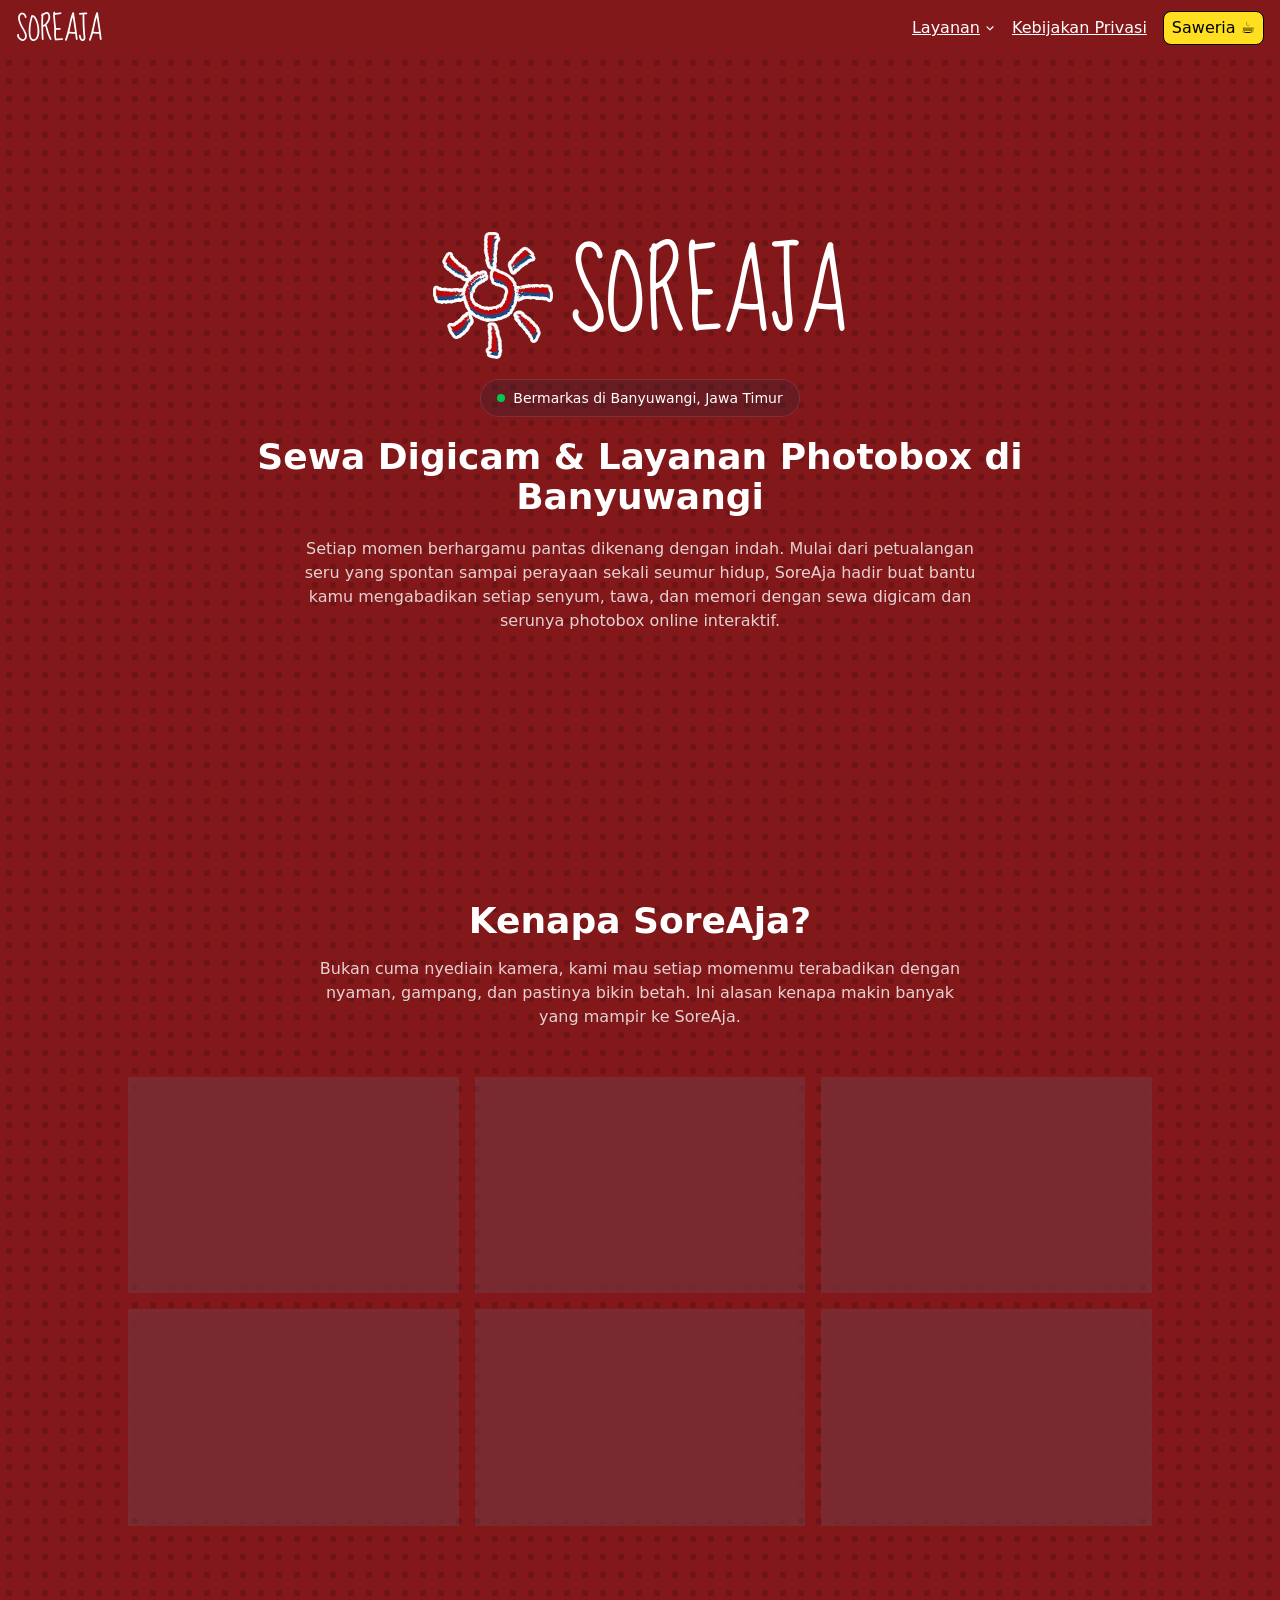
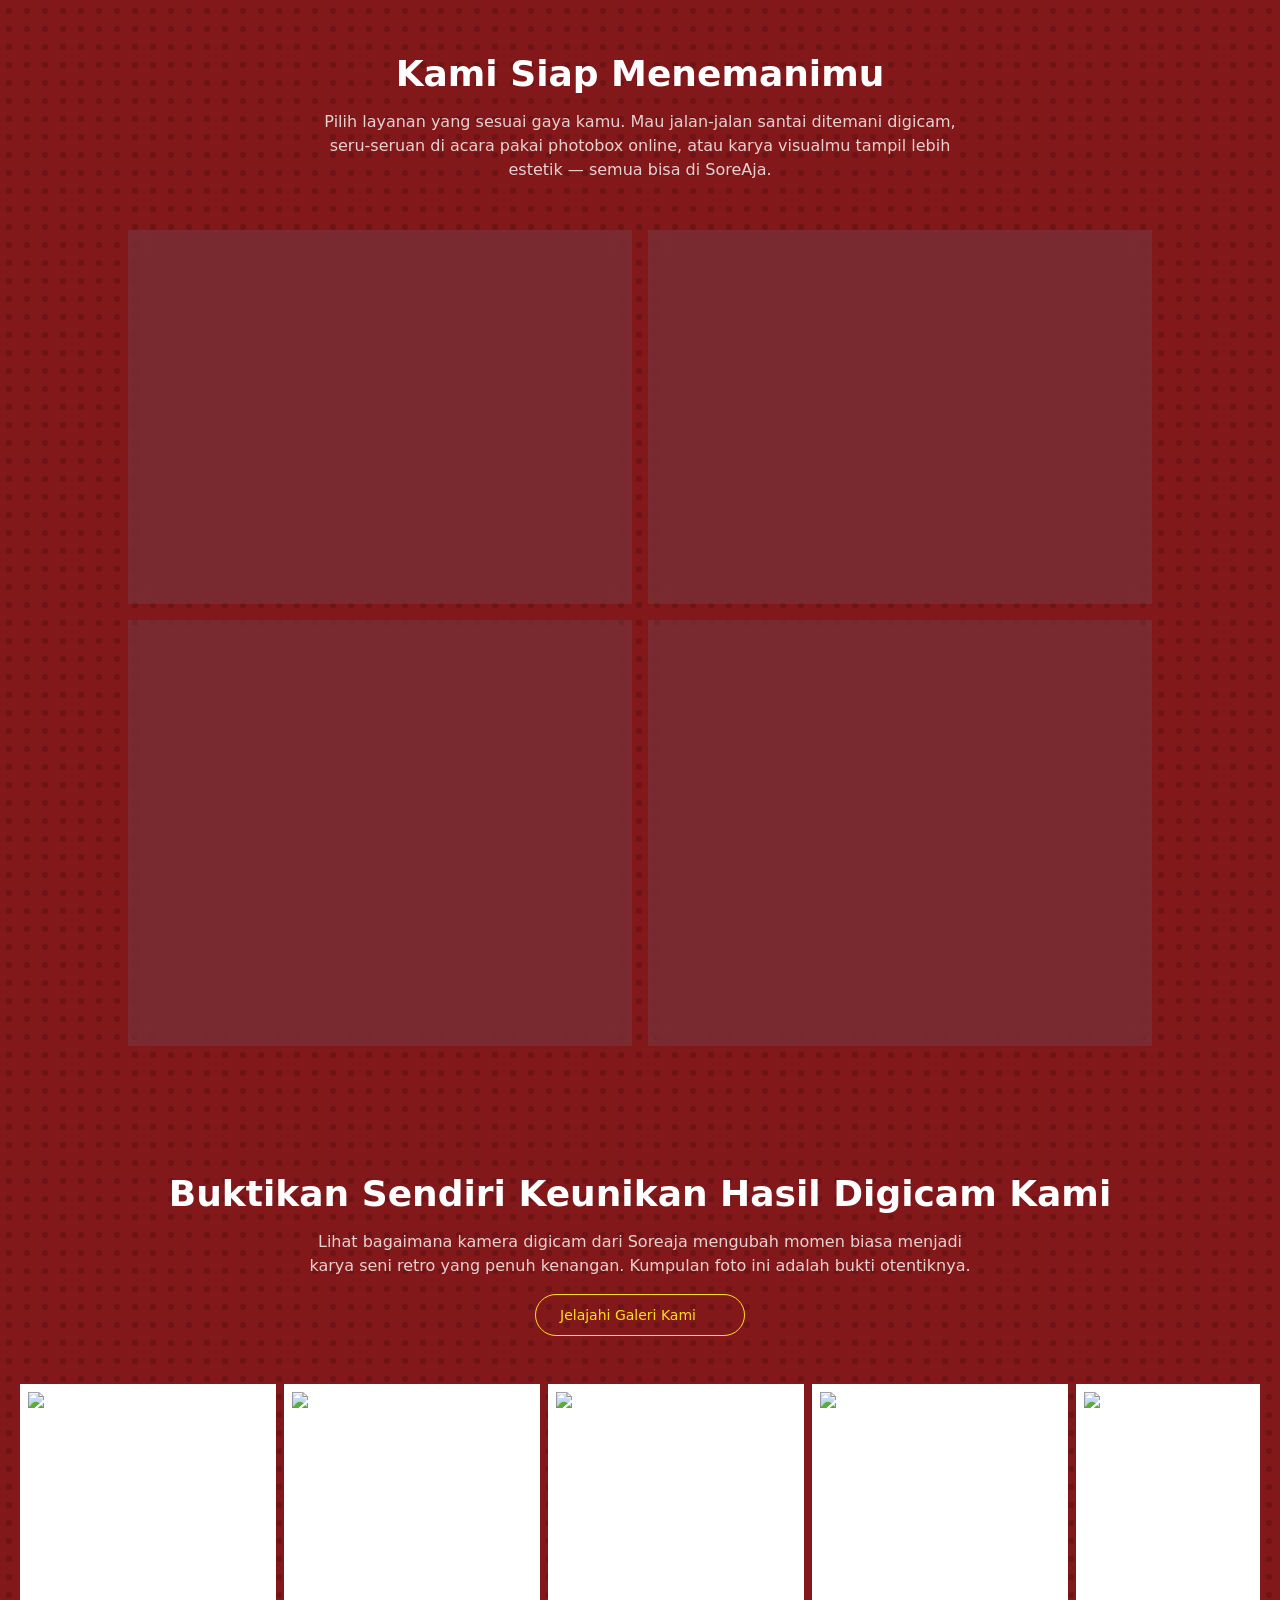
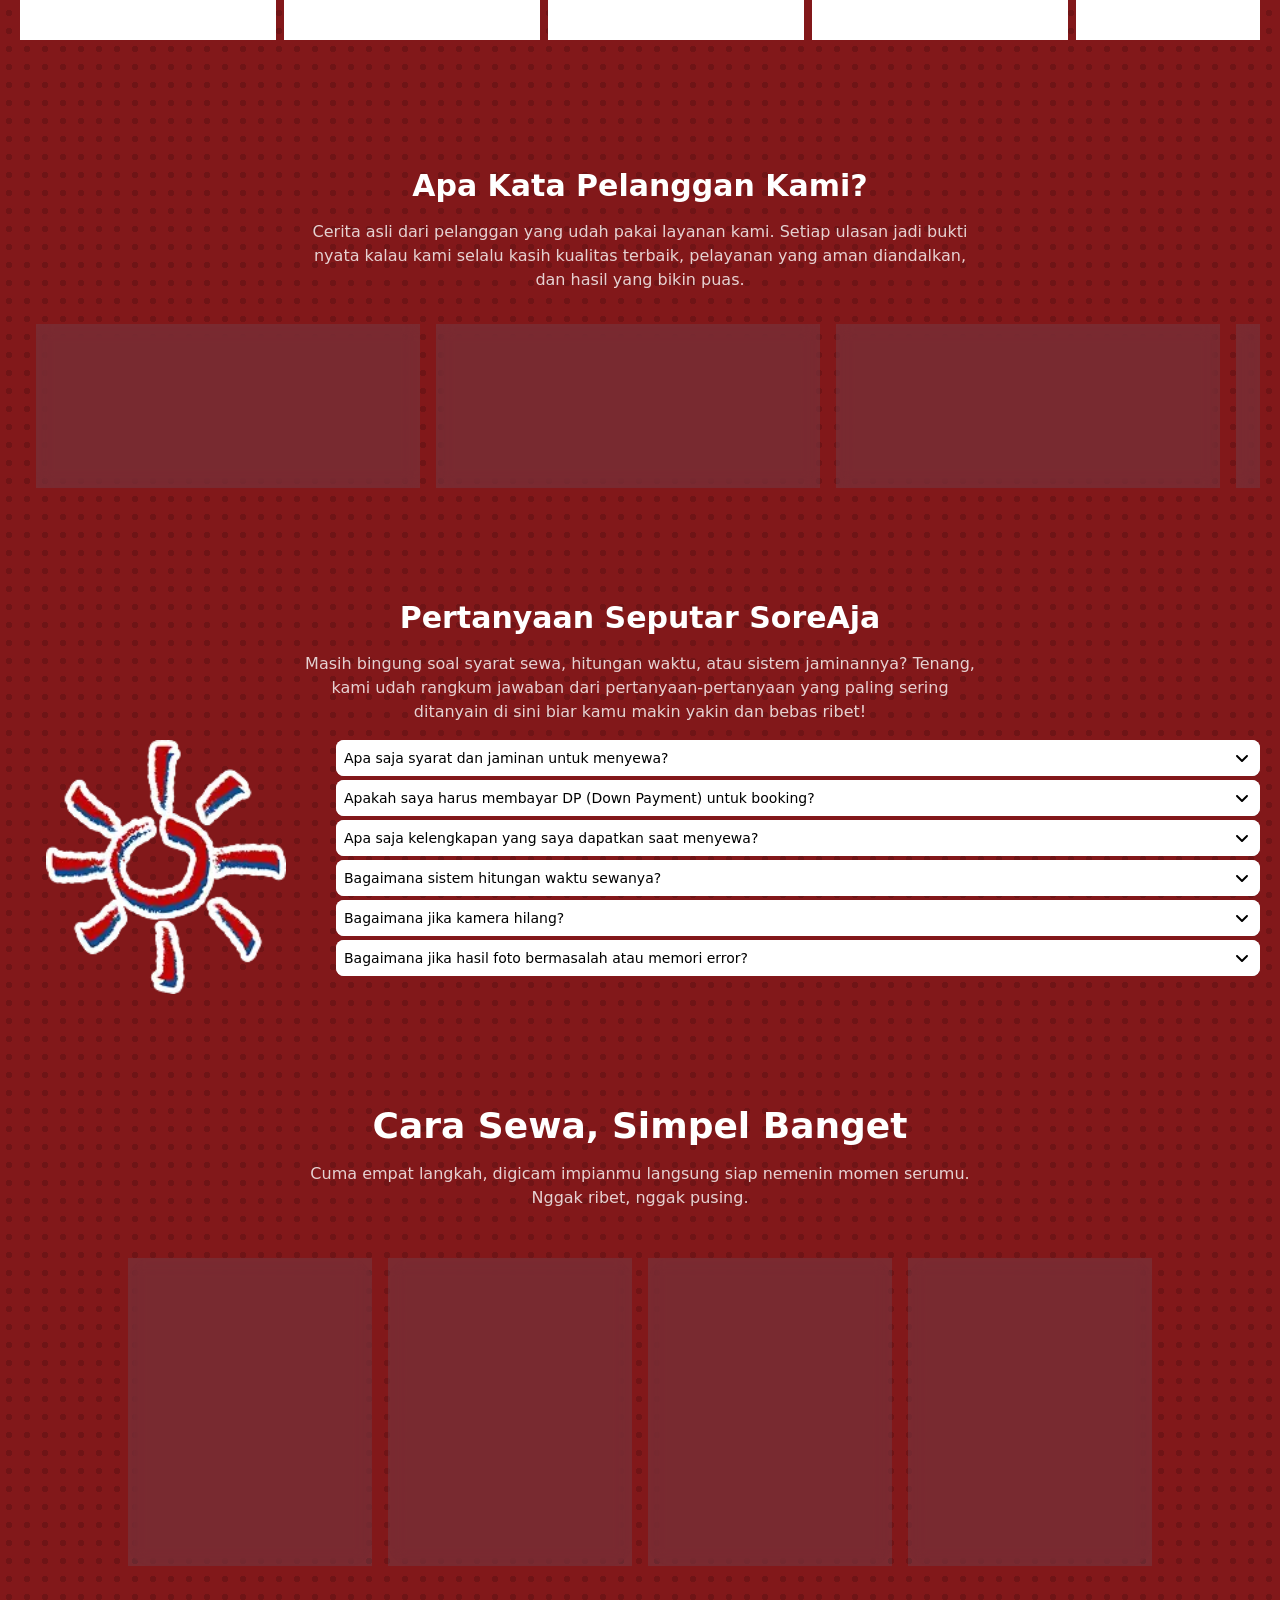
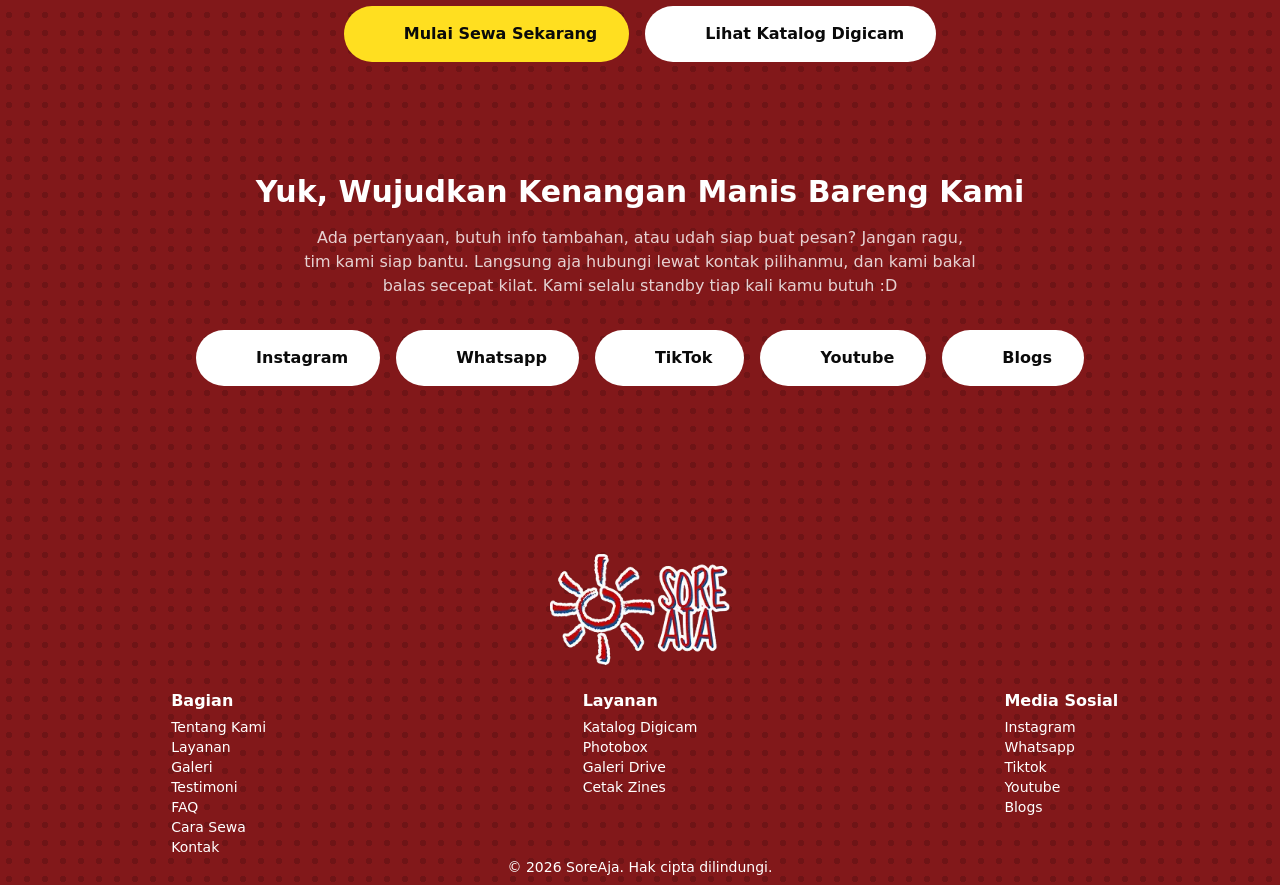
==== commit d73988b8: "Add backdrop styles for menu popover with blur effect" ====
--- a/index.html
+++ b/index.html
@@ -216,10 +216,72 @@
       <aside
         class="hidden md:flex gap-4 items-center justify-between grow sm:grow-0"
       >
+        <div class="relative group">
+          <button
+            class="underline inline-flex items-center gap-1 cursor-pointer"
+            aria-haspopup="true"
+          >
+            Layanan
+            <svg
+              xmlns="http://www.w3.org/2000/svg"
+              viewBox="0 0 640 640"
+              class="w-3 h-3 transition-transform duration-200 group-hover:rotate-180"
+            >
+              <!--!Font Awesome Free v7.3.1 by @fontawesome - https://fontawesome.com License - https://fontawesome.com/license/free Copyright 2026 Fonticons, Inc.-->
+              <path
+                fill="rgb(255, 255, 255)"
+                d="M297.4 438.6C309.9 451.1 330.2 451.1 342.7 438.6L502.7 278.6C515.2 266.1 515.2 245.8 502.7 233.3C490.2 220.8 469.9 220.8 457.4 233.3L320 370.7L182.6 233.4C170.1 220.9 149.8 220.9 137.3 233.4C124.8 245.9 124.8 266.2 137.3 278.7L297.3 438.7z"
+              />
+            </svg>
+          </button>
+          <div
+            class="absolute left-1/2 -translate-x-1/2 top-full pt-2 opacity-0 invisible translate-y-1 group-hover:opacity-100 group-hover:visible group-hover:translate-y-0 transition-all duration-200 pointer-events-none group-hover:pointer-events-auto z-50"
+          >
+            <div
+              class="bg-red-900 border-2 border-white rounded-xl shadow-2xl p-2 flex flex-col gap-1 min-w-52"
+            >
+              <a
+                href="rent-catalog.html"
+                class="flex items-center gap-2 px-3 py-2 rounded-lg text-sm hover:bg-red-800 transition-colors whitespace-nowrap"
+              >
+                <i data-lucide="camera" class="w-4 h-4"></i> Sewa Digicam
+              </a>
+              <a
+                href="https://photobox.soreaja.my.id"
+                class="flex items-center gap-2 px-3 py-2 rounded-lg text-sm hover:bg-red-800 transition-colors whitespace-nowrap"
+              >
+                <i data-lucide="image" class="w-4 h-4"></i> Photobox
+              </a>
+              <a
+                href="https://gallery.soreaja.my.id"
+                class="flex items-center gap-2 px-3 py-2 rounded-lg text-sm hover:bg-red-800 transition-colors whitespace-nowrap"
+              >
+                <i data-lucide="images" class="w-4 h-4"></i> Galeri Drive
+              </a>
+              <a
+                href="zines.html"
+                class="flex items-center gap-2 px-3 py-2 rounded-lg text-sm hover:bg-red-800 transition-colors whitespace-nowrap"
+              >
+                <i data-lucide="book-open" class="w-4 h-4"></i> Cetak Zines
+              </a>
+              <a
+                href="https://3dpdf.soreaja.my.id/"
+                class="flex items-center gap-2 px-3 py-2 rounded-lg text-sm hover:bg-red-800 transition-colors whitespace-nowrap"
+              >
+                <i data-lucide="file-text" class="w-4 h-4"></i> PDF Viewer
+              </a>
+              <a
+                href="https://banyuwangi.soreaja.my.id"
+                class="flex items-center gap-2 px-3 py-2 rounded-lg text-sm hover:bg-red-800 transition-colors whitespace-nowrap"
+              >
+                <i data-lucide="map-pin" class="w-4 h-4"></i> Guide Banyuwangi
+              </a>
+            </div>
+          </div>
+        </div>
         <a class="underline" href="https://soreaja.my.id/privacy_policy.html">
           Kebijakan Privasi
         </a>
-        <a class="underline" href="rent-catalog.html"> Katalog Digicam </a>
         <a
           href="https://saweria.co/bpangestu"
           class="border rounded-lg px-2 py-1 bg-yellow-300 text-black"
@@ -233,30 +295,89 @@
     <div
       popover="auto"
       id="menu-popover"
-      class="fixed top-1/2 left-1/2 -translate-1/2 bg-white/0"
+      class="fixed inset-0 m-0 p-0 w-full h-dvh bg-red-900 text-white overflow-y-auto overscroll-contain"
     >
       <div
-        class="bg-red-900 p-2 rounded-lg shadow-lg flex flex-col gap-2 text-white border-2 border-white"
+        class="sticky top-0 z-10 flex items-center justify-between gap-3 p-3 px-4 bg-red-900 border-b-2 border-white/10"
       >
+        <a href="https://soreaja.my.id" class="text-3xl font-sef leading-none"
+          >SOREAJA</a
+        >
+        <button
+          type="button"
+          popovertarget="menu-popover"
+          popovertargetaction="hide"
+          aria-label="Tutup menu"
+          class="cursor-pointer w-10 h-10 shrink-0 flex items-center justify-center rounded-lg border border-white/20 hover:bg-red-800 hover:border-white/40 transition-colors"
+        >
+          <i data-lucide="x" class="w-5 h-5"></i>
+        </button>
+      </div>
+      <nav class="flex flex-col gap-1.5 p-3 px-4 pb-8">
+        <span
+          class="flex items-center gap-2 px-3 pt-4 pb-1 text-xs uppercase tracking-widest text-yellow-300/80"
+          >Layanan</span
+        >
         <a
-          class="border border-yellow-500 px-4 py-2 rounded-md hover:text-yellow-300 transition-colors"
+          href="rent-catalog.html"
+          class="flex items-center gap-3 px-3 py-3 rounded-lg text-base font-medium hover:bg-red-800 transition-colors"
+        >
+          <i data-lucide="camera" class="w-5 h-5 text-yellow-300/80"></i>
+          Sewa Digicam
+        </a>
+        <a
+          href="https://photobox.soreaja.my.id"
+          class="flex items-center gap-3 px-3 py-3 rounded-lg text-base font-medium hover:bg-red-800 transition-colors"
+        >
+          <i data-lucide="image" class="w-5 h-5 text-yellow-300/80"></i>
+          Photobox
+        </a>
+        <a
+          href="https://gallery.soreaja.my.id"
+          class="flex items-center gap-3 px-3 py-3 rounded-lg text-base font-medium hover:bg-red-800 transition-colors"
+        >
+          <i data-lucide="images" class="w-5 h-5 text-yellow-300/80"></i>
+          Galeri Drive
+        </a>
+        <a
+          href="zines.html"
+          class="flex items-center gap-3 px-3 py-3 rounded-lg text-base font-medium hover:bg-red-800 transition-colors"
+        >
+          <i data-lucide="book-open" class="w-5 h-5 text-yellow-300/80"></i>
+          Cetak Zines
+        </a>
+        <a
+          href="https://3dpdf.soreaja.my.id/"
+          class="flex items-center gap-3 px-3 py-3 rounded-lg text-base font-medium hover:bg-red-800 transition-colors"
+        >
+          <i data-lucide="file-text" class="w-5 h-5 text-yellow-300/80"></i>
+          PDF Viewer
+        </a>
+        <a
+          href="https://banyuwangi.soreaja.my.id"
+          class="flex items-center gap-3 px-3 py-3 rounded-lg text-base font-medium hover:bg-red-800 transition-colors"
+        >
+          <i data-lucide="map-pin" class="w-5 h-5 text-yellow-300/80"></i>
+          Guide Banyuwangi
+        </a>
+        <hr>
+        <a
           href="https://soreaja.my.id/privacy_policy.html"
-          >- Kebijakan Privasi</a
-        >
-        <a
-          class="border border-yellow-500 px-4 py-2 rounded-md hover:text-yellow-300 transition-colors"
-          href="https://soreaja.my.id/rent-catalog.html"
-          >- Katalog Digicam</a
-        >
+          class="flex items-center gap-3 px-3 py-3 rounded-lg text-base font-medium hover:bg-red-800 transition-colors"
+        >
+          <i data-lucide="shield-check" class="w-5 h-5 text-yellow-300/80"></i>
+          Kebijakan Privasi
+        </a>
         <a
           href="https://saweria.co/bpangestu"
-          class="border border-yellow-500 px-4 py-2 rounded-md text-yellow-400 hover:text-yellow-300 transition-colors"
           target="_blank"
           rel="noopener noreferrer"
-        >
-          - Saweria ☕️
+          class="flex items-center gap-3 px-3 py-3 mt-2 rounded-lg text-base font-semibold bg-yellow-300 text-black hover:bg-yellow-400 transition-colors"
+        >
+          <i data-lucide="coffee" class="w-5 h-5"></i>
+          Saweria ☕️
         </a>
-      </div>
+      </nav>
     </div>
     <main class="pt-18 pb-18 px-3">
       <section
@@ -1199,6 +1320,35 @@
         "&copy; " +
         new Date().getFullYear() +
         " <a href='https://soreaja.my.id'>SoreAja</a>. Hak cipta dilindungi.";
+
+      // Mobile menu behavior
+      const menuPopover = document.getElementById("menu-popover");
+      if (menuPopover) {
+        // Close after tapping a link
+        menuPopover.addEventListener("click", (e) => {
+          if (e.target.closest("a")) menuPopover.hidePopover();
+        });
+
+        // Guarantee Escape closes the menu even when focus is outside it
+        document.addEventListener("keydown", (e) => {
+          if (e.key === "Escape" && menuPopover.matches(":popover-open")) {
+            menuPopover.hidePopover();
+          }
+        });
+
+        // Manage focus for accessibility
+        menuPopover.addEventListener("toggle", (e) => {
+          if (e.newState === "open") {
+            menuPopover
+              .querySelector("button[aria-label='Tutup menu']")
+              ?.focus();
+          } else {
+            document
+              .querySelector("button[aria-label='Open Menu Button']")
+              ?.focus();
+          }
+        });
+      }
     </script>
     <script>
       AOS.init();
--- a/style.css
+++ b/style.css
@@ -1,2 +1,2 @@
 /*! tailwindcss v4.3.2 | MIT License | https://tailwindcss.com */
-@layer properties{@supports (((-webkit-hyphens:none)) and (not (margin-trim:inline))) or ((-moz-orient:inline) and (not (color:rgb(from red r g b)))){*,:before,:after,::backdrop{--tw-scale-x:initial;--tw-translate-x:0;--tw-translate-y:0;--tw-translate-z:0;--tw-scale-y:1;--tw-scale-z:1;--tw-rotate-x:initial;--tw-rotate-y:initial;--tw-rotate-z:initial;--tw-skew-x:initial;--tw-skew-y:initial;--tw-border-style:solid;--tw-gradient-position:initial;--tw-gradient-from:#0000;--tw-gradient-via:#0000;--tw-gradient-to:#0000;--tw-gradient-stops:initial;--tw-gradient-via-stops:initial;--tw-gradient-from-position:0%;--tw-gradient-via-position:50%;--tw-gradient-to-position:100%;--tw-leading:initial;--tw-font-weight:initial;--tw-tracking:initial;--tw-shadow:0 0 #0000;--tw-shadow-color:initial;--tw-shadow-alpha:100%;--tw-inset-shadow:0 0 #0000;--tw-inset-shadow-color:initial;--tw-inset-shadow-alpha:100%;--tw-ring-color:initial;--tw-ring-shadow:0 0 #0000;--tw-inset-ring-color:initial;--tw-inset-ring-shadow:0 0 #0000;--tw-ring-inset:initial;--tw-ring-offset-width:0px;--tw-ring-offset-color:#fff;--tw-ring-offset-shadow:0 0 #0000;--tw-backdrop-blur:initial;--tw-backdrop-brightness:initial;--tw-backdrop-contrast:initial;--tw-backdrop-grayscale:initial;--tw-backdrop-hue-rotate:initial;--tw-backdrop-invert:initial;--tw-backdrop-opacity:initial;--tw-backdrop-saturate:initial;--tw-backdrop-sepia:initial;--tw-duration:initial}}}@layer theme{:root,:host{--font-sans:ui-sans-serif, system-ui, sans-serif, "Apple Color Emoji", "Segoe UI Emoji", "Segoe UI Symbol", "Noto Color Emoji";--font-mono:ui-monospace, SFMono-Regular, Menlo, Monaco, Consolas, "Liberation Mono", "Courier New", monospace;--color-red-50:oklch(97.1% .013 17.38);--color-red-100:oklch(93.6% .032 17.717);--color-red-200:oklch(88.5% .062 18.334);--color-red-300:oklch(80.8% .114 19.571);--color-red-400:oklch(70.4% .191 22.216);--color-red-500:oklch(63.7% .237 25.331);--color-red-700:oklch(50.5% .213 27.518);--color-red-800:oklch(44.4% .177 26.899);--color-red-900:oklch(39.6% .141 25.723);--color-red-950:oklch(25.8% .092 26.042);--color-yellow-300:oklch(90.5% .182 98.111);--color-yellow-400:oklch(85.2% .199 91.936);--color-yellow-500:oklch(79.5% .184 86.047);--color-green-500:oklch(72.3% .219 149.579);--color-blue-50:oklch(97% .014 254.604);--color-blue-500:oklch(62.3% .214 259.815);--color-blue-800:oklch(42.4% .199 265.638);--color-slate-200:oklch(92.9% .013 255.508);--color-slate-500:oklch(55.4% .046 257.417);--color-slate-800:oklch(27.9% .041 260.031);--color-gray-100:oklch(96.7% .003 264.542);--color-gray-600:oklch(44.6% .03 256.802);--color-gray-900:oklch(21% .034 264.665);--color-neutral-200:oklch(92.2% 0 0);--color-neutral-950:oklch(14.5% 0 0);--color-black:#000;--color-white:#fff;--spacing:.25rem;--container-2xl:42rem;--container-3xl:48rem;--container-5xl:64rem;--text-xs:.75rem;--text-xs--line-height:calc(1 / .75);--text-sm:.875rem;--text-sm--line-height:calc(1.25 / .875);--text-base:1rem;--text-base--line-height:calc(1.5 / 1);--text-lg:1.125rem;--text-lg--line-height:calc(1.75 / 1.125);--text-xl:1.25rem;--text-xl--line-height:calc(1.75 / 1.25);--text-2xl:1.5rem;--text-2xl--line-height:calc(2 / 1.5);--text-3xl:1.875rem;--text-3xl--line-height:calc(2.25 / 1.875);--text-4xl:2.25rem;--text-4xl--line-height:calc(2.5 / 2.25);--text-5xl:3rem;--text-5xl--line-height:1;--text-6xl:3.75rem;--text-6xl--line-height:1;--text-8xl:6rem;--text-8xl--line-height:1;--font-weight-normal:400;--font-weight-medium:500;--font-weight-semibold:600;--font-weight-bold:700;--font-weight-black:900;--tracking-wider:.05em;--tracking-widest:.1em;--leading-snug:1.375;--leading-relaxed:1.625;--radius-md:.375rem;--radius-lg:.5rem;--radius-xl:.75rem;--radius-2xl:1rem;--radius-3xl:1.5rem;--animate-pulse:pulse 2s cubic-bezier(.4, 0, .6, 1) infinite;--animate-bounce:bounce 1s infinite;--blur-sm:8px;--blur-md:12px;--default-transition-duration:.15s;--default-transition-timing-function:cubic-bezier(.4, 0, .2, 1);--default-font-family:var(--font-sans);--default-mono-font-family:var(--font-mono);--font-sef:"Sue Ellen Francisco", cursive}}@layer base{*,:after,:before,::backdrop{box-sizing:border-box;border:0 solid;margin:0;padding:0}::file-selector-button{box-sizing:border-box;border:0 solid;margin:0;padding:0}html,:host{-webkit-text-size-adjust:100%;tab-size:4;line-height:1.5;font-family:var(--default-font-family,ui-sans-serif, system-ui, sans-serif, "Apple Color Emoji", "Segoe UI Emoji", "Segoe UI Symbol", "Noto Color Emoji");font-feature-settings:var(--default-font-feature-settings,normal);font-variation-settings:var(--default-font-variation-settings,normal);-webkit-tap-highlight-color:transparent}hr{height:0;color:inherit;border-top-width:1px}abbr:where([title]){-webkit-text-decoration:underline dotted;text-decoration:underline dotted}h1,h2,h3,h4,h5,h6{font-size:inherit;font-weight:inherit}a{color:inherit;-webkit-text-decoration:inherit;-webkit-text-decoration:inherit;-webkit-text-decoration:inherit;text-decoration:inherit}b,strong{font-weight:bolder}code,kbd,samp,pre{font-family:var(--default-mono-font-family,ui-monospace, SFMono-Regular, Menlo, Monaco, Consolas, "Liberation Mono", "Courier New", monospace);font-feature-settings:var(--default-mono-font-feature-settings,normal);font-variation-settings:var(--default-mono-font-variation-settings,normal);font-size:1em}small{font-size:80%}sub,sup{vertical-align:baseline;font-size:75%;line-height:0;position:relative}sub{bottom:-.25em}sup{top:-.5em}table{text-indent:0;border-color:inherit;border-collapse:collapse}:-moz-focusring{outline:auto}progress{vertical-align:baseline}summary{display:list-item}ol,ul,menu{list-style:none}img,svg,video,canvas,audio,iframe,embed,object{vertical-align:middle;display:block}img,video{max-width:100%;height:auto}button,input,select,optgroup,textarea{font:inherit;font-feature-settings:inherit;font-variation-settings:inherit;letter-spacing:inherit;color:inherit;opacity:1;background-color:#0000;border-radius:0}::file-selector-button{font:inherit;font-feature-settings:inherit;font-variation-settings:inherit;letter-spacing:inherit;color:inherit;opacity:1;background-color:#0000;border-radius:0}:where(select:is([multiple],[size])) optgroup{font-weight:bolder}:where(select:is([multiple],[size])) optgroup option{padding-inline-start:20px}::file-selector-button{margin-inline-end:4px}::placeholder{opacity:1}@supports (not ((-webkit-appearance:-apple-pay-button))) or (contain-intrinsic-size:1px){::placeholder{color:currentColor}@supports (color:color-mix(in lab, red, red)){::placeholder{color:color-mix(in oklab, currentcolor 50%, transparent)}}}textarea{resize:vertical}::-webkit-search-decoration{-webkit-appearance:none}::-webkit-date-and-time-value{min-height:1lh;text-align:inherit}::-webkit-datetime-edit{display:inline-flex}::-webkit-datetime-edit-fields-wrapper{padding:0}::-webkit-datetime-edit{padding-block:0}::-webkit-datetime-edit-year-field{padding-block:0}::-webkit-datetime-edit-month-field{padding-block:0}::-webkit-datetime-edit-day-field{padding-block:0}::-webkit-datetime-edit-hour-field{padding-block:0}::-webkit-datetime-edit-minute-field{padding-block:0}::-webkit-datetime-edit-second-field{padding-block:0}::-webkit-datetime-edit-millisecond-field{padding-block:0}::-webkit-datetime-edit-meridiem-field{padding-block:0}::-webkit-calendar-picker-indicator{line-height:1}:-moz-ui-invalid{box-shadow:none}button,input:where([type=button],[type=reset],[type=submit]){appearance:button}::file-selector-button{appearance:button}::-webkit-inner-spin-button{height:auto}::-webkit-outer-spin-button{height:auto}[hidden]:where(:not([hidden=until-found])){display:none!important}summary{cursor:pointer;list-style:none}summary::-webkit-details-marker{display:none}summary p{max-width:calc(100% - (var(--spacing)*7))}.caret{transition:transform .2s}details[open] .caret{transform:rotate(-90deg)}}@layer components;@layer utilities{.pointer-events-none{pointer-events:none}.absolute{position:absolute}.fixed{position:fixed}.relative{position:relative}.inset-0{inset:0}.-top-4{top:calc(var(--spacing) * -4)}.top-0{top:0}.top-1\/2{top:50%}.top-3{top:calc(var(--spacing) * 3)}.top-4{top:calc(var(--spacing) * 4)}.top-6{top:calc(var(--spacing) * 6)}.top-8{top:calc(var(--spacing) * 8)}.right-0{right:0}.right-3{right:calc(var(--spacing) * 3)}.right-4{right:calc(var(--spacing) * 4)}.right-\[12\.5\%\]{right:12.5%}.bottom-0{bottom:0}.bottom-6{bottom:calc(var(--spacing) * 6)}.left-0{left:0}.left-1\/2{left:50%}.left-7{left:calc(var(--spacing) * 7)}.left-\[12\.5\%\]{left:12.5%}.z-10{z-index:10}.z-50{z-index:50}.col-span-full{grid-column:1/-1}.m-6{margin:calc(var(--spacing) * 6)}.mx-auto{margin-inline:auto}.my-2{margin-block:calc(var(--spacing) * 2)}.my-3{margin-block:calc(var(--spacing) * 3)}.my-4{margin-block:calc(var(--spacing) * 4)}.mt-0\.5{margin-top:calc(var(--spacing) * .5)}.mt-1{margin-top:var(--spacing)}.mt-2{margin-top:calc(var(--spacing) * 2)}.mt-4{margin-top:calc(var(--spacing) * 4)}.mt-6{margin-top:calc(var(--spacing) * 6)}.mt-10{margin-top:calc(var(--spacing) * 10)}.mb-1{margin-bottom:var(--spacing)}.mb-2{margin-bottom:calc(var(--spacing) * 2)}.mb-3{margin-bottom:calc(var(--spacing) * 3)}.mb-4{margin-bottom:calc(var(--spacing) * 4)}.mb-5{margin-bottom:calc(var(--spacing) * 5)}.mb-6{margin-bottom:calc(var(--spacing) * 6)}.mb-8{margin-bottom:calc(var(--spacing) * 8)}.mb-10{margin-bottom:calc(var(--spacing) * 10)}.mb-12{margin-bottom:calc(var(--spacing) * 12)}.mb-16{margin-bottom:calc(var(--spacing) * 16)}.ml-1{margin-left:var(--spacing)}.block{display:block}.flex{display:flex}.grid{display:grid}.hidden{display:none}.inline-flex{display:inline-flex}.h-1{height:var(--spacing)}.h-2{height:calc(var(--spacing) * 2)}.h-3\.5{height:calc(var(--spacing) * 3.5)}.h-4{height:calc(var(--spacing) * 4)}.h-5{height:calc(var(--spacing) * 5)}.h-6{height:calc(var(--spacing) * 6)}.h-7{height:calc(var(--spacing) * 7)}.h-12{height:calc(var(--spacing) * 12)}.h-14{height:calc(var(--spacing) * 14)}.h-48{height:calc(var(--spacing) * 48)}.h-64{height:calc(var(--spacing) * 64)}.h-full{height:100%}.h-px{height:1px}.h-screen{height:100vh}.max-h-\[90vh\]{max-height:90vh}.min-h-\[70vh\]{min-height:70vh}.min-h-\[85vh\]{min-height:85vh}.w-2{width:calc(var(--spacing) * 2)}.w-3\.5{width:calc(var(--spacing) * 3.5)}.w-4{width:calc(var(--spacing) * 4)}.w-5{width:calc(var(--spacing) * 5)}.w-6{width:calc(var(--spacing) * 6)}.w-7{width:calc(var(--spacing) * 7)}.w-8{width:calc(var(--spacing) * 8)}.w-10{width:calc(var(--spacing) * 10)}.w-12{width:calc(var(--spacing) * 12)}.w-14{width:calc(var(--spacing) * 14)}.w-64{width:calc(var(--spacing) * 64)}.w-\[75vw\]{width:75vw}.w-auto{width:auto}.w-fit{width:fit-content}.w-full{width:100%}.w-max{width:max-content}.w-px{width:1px}.w-screen{width:100vw}.max-w-2xl{max-width:var(--container-2xl)}.max-w-3xl{max-width:var(--container-3xl)}.max-w-5xl{max-width:var(--container-5xl)}.max-w-\[95\%\]{max-width:95%}.min-w-30{min-width:calc(var(--spacing) * 30)}.flex-1{flex:1}.shrink-0{flex-shrink:0}.grow{flex-grow:1}.-translate-1\/2{--tw-translate-x:calc(calc(1 / 2 * 100%) * -1);--tw-translate-y:calc(calc(1 / 2 * 100%) * -1);translate:var(--tw-translate-x) var(--tw-translate-y)}.scale-95{--tw-scale-x:95%;--tw-scale-y:95%;--tw-scale-z:95%;scale:var(--tw-scale-x) var(--tw-scale-y)}.scale-100{--tw-scale-x:100%;--tw-scale-y:100%;--tw-scale-z:100%;scale:var(--tw-scale-x) var(--tw-scale-y)}.transform{transform:var(--tw-rotate-x,) var(--tw-rotate-y,) var(--tw-rotate-z,) var(--tw-skew-x,) var(--tw-skew-y,)}.animate-\[wiggle_1s_steps\(2\,end\)_infinite\]{animation:1s steps(2,end) infinite wiggle}.animate-bounce{animation:var(--animate-bounce)}.animate-pulse{animation:var(--animate-pulse)}.cursor-pointer{cursor:pointer}.list-inside{list-style-position:inside}.list-disc{list-style-type:disc}.grid-cols-1{grid-template-columns:repeat(1,minmax(0,1fr))}.grid-cols-2{grid-template-columns:repeat(2,minmax(0,1fr))}.grid-cols-4{grid-template-columns:repeat(4,minmax(0,1fr))}.flex-col{flex-direction:column}.flex-row{flex-direction:row}.flex-wrap{flex-wrap:wrap}.place-items-center{place-items:center}.items-center{align-items:center}.items-start{align-items:flex-start}.justify-between{justify-content:space-between}.justify-center{justify-content:center}.gap-1{gap:var(--spacing)}.gap-2{gap:calc(var(--spacing) * 2)}.gap-3{gap:calc(var(--spacing) * 3)}.gap-4{gap:calc(var(--spacing) * 4)}.gap-5{gap:calc(var(--spacing) * 5)}.gap-6{gap:calc(var(--spacing) * 6)}.gap-10{gap:calc(var(--spacing) * 10)}.place-self-stretch{place-self:stretch stretch}.overflow-auto{overflow:auto}.overflow-hidden{overflow:hidden}.overflow-x-auto{overflow-x:auto}.overflow-x-hidden{overflow-x:hidden}.overflow-y-auto{overflow-y:auto}.rounded{border-radius:.25rem}.rounded-2xl{border-radius:var(--radius-2xl)}.rounded-3xl{border-radius:var(--radius-3xl)}.rounded-full{border-radius:3.40282e38px}.rounded-lg{border-radius:var(--radius-lg)}.rounded-md{border-radius:var(--radius-md)}.rounded-xl{border-radius:var(--radius-xl)}.border{border-style:var(--tw-border-style);border-width:1px}.border-2{border-style:var(--tw-border-style);border-width:2px}.border-red-100{border-color:var(--color-red-100)}.border-red-500\/60{border-color:#fb2c3699}@supports (color:color-mix(in lab, red, red)){.border-red-500\/60{border-color:color-mix(in oklab, var(--color-red-500) 60%, transparent)}}.border-red-700{border-color:var(--color-red-700)}.border-red-800{border-color:var(--color-red-800)}.border-red-900\/10{border-color:#82181a1a}@supports (color:color-mix(in lab, red, red)){.border-red-900\/10{border-color:color-mix(in oklab, var(--color-red-900) 10%, transparent)}}.border-white{border-color:var(--color-white)}.border-white\/10{border-color:#ffffff1a}@supports (color:color-mix(in lab, red, red)){.border-white\/10{border-color:color-mix(in oklab, var(--color-white) 10%, transparent)}}.border-white\/20{border-color:#fff3}@supports (color:color-mix(in lab, red, red)){.border-white\/20{border-color:color-mix(in oklab, var(--color-white) 20%, transparent)}}.border-yellow-300{border-color:var(--color-yellow-300)}.border-yellow-300\/40{border-color:#ffe02a66}@supports (color:color-mix(in lab, red, red)){.border-yellow-300\/40{border-color:color-mix(in oklab, var(--color-yellow-300) 40%, transparent)}}.border-yellow-500{border-color:var(--color-yellow-500)}.bg-\[\#25D366\]{background-color:#25d366}.bg-black\/30{background-color:#0000004d}@supports (color:color-mix(in lab, red, red)){.bg-black\/30{background-color:color-mix(in oklab, var(--color-black) 30%, transparent)}}.bg-black\/60{background-color:#0009}@supports (color:color-mix(in lab, red, red)){.bg-black\/60{background-color:color-mix(in oklab, var(--color-black) 60%, transparent)}}.bg-blue-50{background-color:var(--color-blue-50)}.bg-gray-100{background-color:var(--color-gray-100)}.bg-green-500{background-color:var(--color-green-500)}.bg-red-50{background-color:var(--color-red-50)}.bg-red-200{background-color:var(--color-red-200)}.bg-red-800{background-color:var(--color-red-800)}.bg-red-900{background-color:var(--color-red-900)}.bg-red-900\/20{background-color:#82181a33}@supports (color:color-mix(in lab, red, red)){.bg-red-900\/20{background-color:color-mix(in oklab, var(--color-red-900) 20%, transparent)}}.bg-red-950\/50{background-color:#46080980}@supports (color:color-mix(in lab, red, red)){.bg-red-950\/50{background-color:color-mix(in oklab, var(--color-red-950) 50%, transparent)}}.bg-red-950\/80{background-color:#460809cc}@supports (color:color-mix(in lab, red, red)){.bg-red-950\/80{background-color:color-mix(in oklab, var(--color-red-950) 80%, transparent)}}.bg-slate-200{background-color:var(--color-slate-200)}.bg-slate-500\/20{background-color:#62748e33}@supports (color:color-mix(in lab, red, red)){.bg-slate-500\/20{background-color:color-mix(in oklab, var(--color-slate-500) 20%, transparent)}}.bg-slate-800\/25{background-color:#1d293d40}@supports (color:color-mix(in lab, red, red)){.bg-slate-800\/25{background-color:color-mix(in oklab, var(--color-slate-800) 25%, transparent)}}.bg-white{background-color:var(--color-white)}.bg-white\/0{background-color:#0000}@supports (color:color-mix(in lab, red, red)){.bg-white\/0{background-color:color-mix(in oklab, var(--color-white) 0%, transparent)}}.bg-white\/10{background-color:#ffffff1a}@supports (color:color-mix(in lab, red, red)){.bg-white\/10{background-color:color-mix(in oklab, var(--color-white) 10%, transparent)}}.bg-yellow-300{background-color:var(--color-yellow-300)}.bg-yellow-300\/10{background-color:#ffe02a1a}@supports (color:color-mix(in lab, red, red)){.bg-yellow-300\/10{background-color:color-mix(in oklab, var(--color-yellow-300) 10%, transparent)}}.bg-linear-to-b{--tw-gradient-position:to bottom}@supports (background-image:linear-gradient(in lab, red, red)){.bg-linear-to-b{--tw-gradient-position:to bottom in oklab}}.bg-linear-to-b{background-image:linear-gradient(var(--tw-gradient-stops))}.bg-linear-to-r{--tw-gradient-position:to right}@supports (background-image:linear-gradient(in lab, red, red)){.bg-linear-to-r{--tw-gradient-position:to right in oklab}}.bg-linear-to-r{background-image:linear-gradient(var(--tw-gradient-stops))}.from-transparent{--tw-gradient-from:transparent;--tw-gradient-stops:var(--tw-gradient-via-stops,var(--tw-gradient-position), var(--tw-gradient-from) var(--tw-gradient-from-position), var(--tw-gradient-to) var(--tw-gradient-to-position))}.via-yellow-300\/40{--tw-gradient-via:#ffe02a66}@supports (color:color-mix(in lab, red, red)){.via-yellow-300\/40{--tw-gradient-via:color-mix(in oklab, var(--color-yellow-300) 40%, transparent)}}.via-yellow-300\/40{--tw-gradient-via-stops:var(--tw-gradient-position), var(--tw-gradient-from) var(--tw-gradient-from-position), var(--tw-gradient-via) var(--tw-gradient-via-position), var(--tw-gradient-to) var(--tw-gradient-to-position);--tw-gradient-stops:var(--tw-gradient-via-stops)}.to-transparent{--tw-gradient-to:transparent;--tw-gradient-stops:var(--tw-gradient-via-stops,var(--tw-gradient-position), var(--tw-gradient-from) var(--tw-gradient-from-position), var(--tw-gradient-to) var(--tw-gradient-to-position))}.object-cover{object-fit:cover}.p-2{padding:calc(var(--spacing) * 2)}.p-3{padding:calc(var(--spacing) * 3)}.p-4{padding:calc(var(--spacing) * 4)}.p-5{padding:calc(var(--spacing) * 5)}.p-6{padding:calc(var(--spacing) * 6)}.p-8{padding:calc(var(--spacing) * 8)}.px-2{padding-inline:calc(var(--spacing) * 2)}.px-3{padding-inline:calc(var(--spacing) * 3)}.px-4{padding-inline:calc(var(--spacing) * 4)}.px-6{padding-inline:calc(var(--spacing) * 6)}.px-8{padding-inline:calc(var(--spacing) * 8)}.py-1{padding-block:var(--spacing)}.py-1\.5{padding-block:calc(var(--spacing) * 1.5)}.py-2{padding-block:calc(var(--spacing) * 2)}.py-2\.5{padding-block:calc(var(--spacing) * 2.5)}.py-3{padding-block:calc(var(--spacing) * 3)}.py-4{padding-block:calc(var(--spacing) * 4)}.py-12{padding-block:calc(var(--spacing) * 12)}.py-16{padding-block:calc(var(--spacing) * 16)}.pt-2{padding-top:calc(var(--spacing) * 2)}.pt-4{padding-top:calc(var(--spacing) * 4)}.pt-18{padding-top:calc(var(--spacing) * 18)}.pt-32{padding-top:calc(var(--spacing) * 32)}.pb-12{padding-bottom:calc(var(--spacing) * 12)}.pb-18{padding-bottom:calc(var(--spacing) * 18)}.pb-64{padding-bottom:calc(var(--spacing) * 64)}.text-center{text-align:center}.text-right{text-align:right}.font-sef{font-family:var(--font-sef)}.text-2xl{font-size:var(--text-2xl);line-height:var(--tw-leading,var(--text-2xl--line-height))}.text-3xl{font-size:var(--text-3xl);line-height:var(--tw-leading,var(--text-3xl--line-height))}.text-4xl{font-size:var(--text-4xl);line-height:var(--tw-leading,var(--text-4xl--line-height))}.text-5xl{font-size:var(--text-5xl);line-height:var(--tw-leading,var(--text-5xl--line-height))}.text-6xl{font-size:var(--text-6xl);line-height:var(--tw-leading,var(--text-6xl--line-height))}.text-8xl{font-size:var(--text-8xl);line-height:var(--tw-leading,var(--text-8xl--line-height))}.text-base{font-size:var(--text-base);line-height:var(--tw-leading,var(--text-base--line-height))}.text-lg{font-size:var(--text-lg);line-height:var(--tw-leading,var(--text-lg--line-height))}.text-sm{font-size:var(--text-sm);line-height:var(--tw-leading,var(--text-sm--line-height))}.text-xl{font-size:var(--text-xl);line-height:var(--tw-leading,var(--text-xl--line-height))}.text-xs{font-size:var(--text-xs);line-height:var(--tw-leading,var(--text-xs--line-height))}.leading-none{--tw-leading:1;line-height:1}.leading-relaxed{--tw-leading:var(--leading-relaxed);line-height:var(--leading-relaxed)}.leading-snug{--tw-leading:var(--leading-snug);line-height:var(--leading-snug)}.font-black{--tw-font-weight:var(--font-weight-black);font-weight:var(--font-weight-black)}.font-bold{--tw-font-weight:var(--font-weight-bold);font-weight:var(--font-weight-bold)}.font-medium{--tw-font-weight:var(--font-weight-medium);font-weight:var(--font-weight-medium)}.font-normal{--tw-font-weight:var(--font-weight-normal);font-weight:var(--font-weight-normal)}.font-semibold{--tw-font-weight:var(--font-weight-semibold);font-weight:var(--font-weight-semibold)}.tracking-wider{--tw-tracking:var(--tracking-wider);letter-spacing:var(--tracking-wider)}.tracking-widest{--tw-tracking:var(--tracking-widest);letter-spacing:var(--tracking-widest)}.text-black{color:var(--color-black)}.text-blue-500{color:var(--color-blue-500)}.text-blue-800{color:var(--color-blue-800)}.text-gray-600{color:var(--color-gray-600)}.text-gray-900{color:var(--color-gray-900)}.text-neutral-950{color:var(--color-neutral-950)}.text-red-200{color:var(--color-red-200)}.text-red-300{color:var(--color-red-300)}.text-red-500{color:var(--color-red-500)}.text-red-700{color:var(--color-red-700)}.text-red-900{color:var(--color-red-900)}.text-red-950{color:var(--color-red-950)}.text-white{color:var(--color-white)}.text-white\/10{color:#ffffff1a}@supports (color:color-mix(in lab, red, red)){.text-white\/10{color:color-mix(in oklab, var(--color-white) 10%, transparent)}}.text-white\/60{color:#fff9}@supports (color:color-mix(in lab, red, red)){.text-white\/60{color:color-mix(in oklab, var(--color-white) 60%, transparent)}}.text-white\/70{color:#ffffffb3}@supports (color:color-mix(in lab, red, red)){.text-white\/70{color:color-mix(in oklab, var(--color-white) 70%, transparent)}}.text-white\/80{color:#fffc}@supports (color:color-mix(in lab, red, red)){.text-white\/80{color:color-mix(in oklab, var(--color-white) 80%, transparent)}}.text-yellow-300{color:var(--color-yellow-300)}.text-yellow-300\/80{color:#ffe02acc}@supports (color:color-mix(in lab, red, red)){.text-yellow-300\/80{color:color-mix(in oklab, var(--color-yellow-300) 80%, transparent)}}.text-yellow-400{color:var(--color-yellow-400)}.uppercase{text-transform:uppercase}.underline{text-decoration-line:underline}.opacity-0{opacity:0}.shadow{--tw-shadow:0 1px 3px 0 var(--tw-shadow-color,#0000001a), 0 1px 2px -1px var(--tw-shadow-color,#0000001a);box-shadow:var(--tw-inset-shadow), var(--tw-inset-ring-shadow), var(--tw-ring-offset-shadow), var(--tw-ring-shadow), var(--tw-shadow)}.shadow-2xl{--tw-shadow:0 25px 50px -12px var(--tw-shadow-color,#00000040);box-shadow:var(--tw-inset-shadow), var(--tw-inset-ring-shadow), var(--tw-ring-offset-shadow), var(--tw-ring-shadow), var(--tw-shadow)}.shadow-lg{--tw-shadow:0 10px 15px -3px var(--tw-shadow-color,#0000001a), 0 4px 6px -4px var(--tw-shadow-color,#0000001a);box-shadow:var(--tw-inset-shadow), var(--tw-inset-ring-shadow), var(--tw-ring-offset-shadow), var(--tw-ring-shadow), var(--tw-shadow)}.shadow-md{--tw-shadow:0 4px 6px -1px var(--tw-shadow-color,#0000001a), 0 2px 4px -2px var(--tw-shadow-color,#0000001a);box-shadow:var(--tw-inset-shadow), var(--tw-inset-ring-shadow), var(--tw-ring-offset-shadow), var(--tw-ring-shadow), var(--tw-shadow)}.shadow-xl{--tw-shadow:0 20px 25px -5px var(--tw-shadow-color,#0000001a), 0 8px 10px -6px var(--tw-shadow-color,#0000001a);box-shadow:var(--tw-inset-shadow), var(--tw-inset-ring-shadow), var(--tw-ring-offset-shadow), var(--tw-ring-shadow), var(--tw-shadow)}.backdrop-blur-md{--tw-backdrop-blur:blur(var(--blur-md));-webkit-backdrop-filter:var(--tw-backdrop-blur,) var(--tw-backdrop-brightness,) var(--tw-backdrop-contrast,) var(--tw-backdrop-grayscale,) var(--tw-backdrop-hue-rotate,) var(--tw-backdrop-invert,) var(--tw-backdrop-opacity,) var(--tw-backdrop-saturate,) var(--tw-backdrop-sepia,);backdrop-filter:var(--tw-backdrop-blur,) var(--tw-backdrop-brightness,) var(--tw-backdrop-contrast,) var(--tw-backdrop-grayscale,) var(--tw-backdrop-hue-rotate,) var(--tw-backdrop-invert,) var(--tw-backdrop-opacity,) var(--tw-backdrop-saturate,) var(--tw-backdrop-sepia,)}.backdrop-blur-sm{--tw-backdrop-blur:blur(var(--blur-sm));-webkit-backdrop-filter:var(--tw-backdrop-blur,) var(--tw-backdrop-brightness,) var(--tw-backdrop-contrast,) var(--tw-backdrop-grayscale,) var(--tw-backdrop-hue-rotate,) var(--tw-backdrop-invert,) var(--tw-backdrop-opacity,) var(--tw-backdrop-saturate,) var(--tw-backdrop-sepia,);backdrop-filter:var(--tw-backdrop-blur,) var(--tw-backdrop-brightness,) var(--tw-backdrop-contrast,) var(--tw-backdrop-grayscale,) var(--tw-backdrop-hue-rotate,) var(--tw-backdrop-invert,) var(--tw-backdrop-opacity,) var(--tw-backdrop-saturate,) var(--tw-backdrop-sepia,)}.transition-all{transition-property:all;transition-timing-function:var(--tw-ease,var(--default-transition-timing-function));transition-duration:var(--tw-duration,var(--default-transition-duration))}.transition-colors{transition-property:color,background-color,border-color,outline-color,text-decoration-color,fill,stroke,--tw-gradient-from,--tw-gradient-via,--tw-gradient-to;transition-timing-function:var(--tw-ease,var(--default-transition-timing-function));transition-duration:var(--tw-duration,var(--default-transition-duration))}.transition-opacity{transition-property:opacity;transition-timing-function:var(--tw-ease,var(--default-transition-timing-function));transition-duration:var(--tw-duration,var(--default-transition-duration))}.transition-transform{transition-property:transform,translate,scale,rotate;transition-timing-function:var(--tw-ease,var(--default-transition-timing-function));transition-duration:var(--tw-duration,var(--default-transition-duration))}.duration-300{--tw-duration:.3s;transition-duration:.3s}.duration-500{--tw-duration:.5s;transition-duration:.5s}.select-none{-webkit-user-select:none;user-select:none}@media (hover:hover){.group-hover\:-translate-y-1:is(:where(.group):hover *){--tw-translate-y:calc(var(--spacing) * -1);translate:var(--tw-translate-x) var(--tw-translate-y)}.group-hover\:scale-105:is(:where(.group):hover *){--tw-scale-x:105%;--tw-scale-y:105%;--tw-scale-z:105%;scale:var(--tw-scale-x) var(--tw-scale-y)}.group-hover\:border-yellow-300:is(:where(.group):hover *){border-color:var(--color-yellow-300)}.group-hover\:bg-red-900:is(:where(.group):hover *){background-color:var(--color-red-900)}.group-hover\:text-white:is(:where(.group):hover *){color:var(--color-white)}.group-hover\:text-yellow-300:is(:where(.group):hover *){color:var(--color-yellow-300)}.group-hover\:text-yellow-300\/30:is(:where(.group):hover *){color:#ffe02a4d}@supports (color:color-mix(in lab, red, red)){.group-hover\:text-yellow-300\/30:is(:where(.group):hover *){color:color-mix(in oklab, var(--color-yellow-300) 30%, transparent)}}.group-hover\:shadow-yellow-300\/20:is(:where(.group):hover *){--tw-shadow-color:#ffe02a33}@supports (color:color-mix(in lab, red, red)){.group-hover\:shadow-yellow-300\/20:is(:where(.group):hover *){--tw-shadow-color:color-mix(in oklab, color-mix(in oklab, var(--color-yellow-300) 20%, transparent) var(--tw-shadow-alpha), transparent)}}.hover\:-translate-y-0\.5:hover{--tw-translate-y:calc(var(--spacing) * -.5);translate:var(--tw-translate-x) var(--tw-translate-y)}.hover\:-translate-y-1:hover{--tw-translate-y:calc(var(--spacing) * -1);translate:var(--tw-translate-x) var(--tw-translate-y)}.hover\:scale-105:hover{--tw-scale-x:105%;--tw-scale-y:105%;--tw-scale-z:105%;scale:var(--tw-scale-x) var(--tw-scale-y)}.hover\:border-red-900\/50:hover{border-color:#82181a80}@supports (color:color-mix(in lab, red, red)){.hover\:border-red-900\/50:hover{border-color:color-mix(in oklab, var(--color-red-900) 50%, transparent)}}.hover\:bg-\[\#20bd5a\]:hover{background-color:#20bd5a}.hover\:bg-black\/50:hover{background-color:#00000080}@supports (color:color-mix(in lab, red, red)){.hover\:bg-black\/50:hover{background-color:color-mix(in oklab, var(--color-black) 50%, transparent)}}.hover\:bg-neutral-200:hover{background-color:var(--color-neutral-200)}.hover\:bg-red-800:hover{background-color:var(--color-red-800)}.hover\:bg-yellow-300:hover{background-color:var(--color-yellow-300)}.hover\:bg-yellow-400:hover{background-color:var(--color-yellow-400)}.hover\:object-contain:hover{object-fit:contain}.hover\:text-neutral-950:hover{color:var(--color-neutral-950)}.hover\:text-red-400:hover{color:var(--color-red-400)}.hover\:text-white:hover{color:var(--color-white)}.hover\:text-yellow-300:hover{color:var(--color-yellow-300)}.hover\:shadow-2xl:hover{--tw-shadow:0 25px 50px -12px var(--tw-shadow-color,#00000040);box-shadow:var(--tw-inset-shadow), var(--tw-inset-ring-shadow), var(--tw-ring-offset-shadow), var(--tw-ring-shadow), var(--tw-shadow)}.hover\:shadow-xl:hover{--tw-shadow:0 20px 25px -5px var(--tw-shadow-color,#0000001a), 0 8px 10px -6px var(--tw-shadow-color,#0000001a);box-shadow:var(--tw-inset-shadow), var(--tw-inset-ring-shadow), var(--tw-ring-offset-shadow), var(--tw-ring-shadow), var(--tw-shadow)}}.focus\:border-yellow-300:focus{border-color:var(--color-yellow-300)}.focus\:outline-none:focus{--tw-outline-style:none;outline-style:none}.active\:scale-95:active{--tw-scale-x:95%;--tw-scale-y:95%;--tw-scale-z:95%;scale:var(--tw-scale-x) var(--tw-scale-y)}@media (min-width:40rem){.sm\:col-span-3{grid-column:span 3/span 3}.sm\:block{display:block}.sm\:w-auto{width:auto}.sm\:grow-0{flex-grow:0}.sm\:flex-row{flex-direction:row}.sm\:items-center{align-items:center}}@media (min-width:48rem){.md\:mt-6{margin-top:calc(var(--spacing) * 6)}.md\:block{display:block}.md\:flex{display:flex}.md\:hidden{display:none}.md\:h-7{height:calc(var(--spacing) * 7)}.md\:h-16{height:calc(var(--spacing) * 16)}.md\:w-1\/2{width:50%}.md\:w-7{width:calc(var(--spacing) * 7)}.md\:w-16{width:calc(var(--spacing) * 16)}.md\:w-\[50vw\]{width:50vw}.md\:w-auto{width:auto}.md\:grid-cols-2{grid-template-columns:repeat(2,minmax(0,1fr))}.md\:grid-cols-3{grid-template-columns:repeat(3,minmax(0,1fr))}.md\:grid-cols-4{grid-template-columns:repeat(4,minmax(0,1fr))}.md\:flex-col{flex-direction:column}.md\:flex-row{flex-direction:row}.md\:items-center{align-items:center}.md\:gap-0{gap:0}.md\:gap-6{gap:calc(var(--spacing) * 6)}.md\:pt-18{padding-top:calc(var(--spacing) * 18)}.md\:text-center{text-align:center}.md\:text-4xl{font-size:var(--text-4xl);line-height:var(--tw-leading,var(--text-4xl--line-height))}.md\:text-5xl{font-size:var(--text-5xl);line-height:var(--tw-leading,var(--text-5xl--line-height))}.md\:text-8xl{font-size:var(--text-8xl);line-height:var(--tw-leading,var(--text-8xl--line-height))}.md\:text-base{font-size:var(--text-base);line-height:var(--tw-leading,var(--text-base--line-height))}.md\:text-sm{font-size:var(--text-sm);line-height:var(--tw-leading,var(--text-sm--line-height))}}@media (min-width:64rem){.lg\:h-\[90vh\]{height:90vh}.lg\:h-auto{height:auto}.lg\:max-h-none{max-height:none}.lg\:w-1\/2{width:50%}.lg\:w-\[30vw\]{width:30vw}.lg\:w-full{width:100%}.lg\:max-w-\[75\%\]{max-width:75%}.lg\:grid-cols-3{grid-template-columns:repeat(3,minmax(0,1fr))}.lg\:grid-cols-4{grid-template-columns:repeat(4,minmax(0,1fr))}.lg\:flex-col{flex-direction:column}.lg\:flex-row{flex-direction:row}.lg\:overflow-y-auto{overflow-y:auto}}@media (min-width:80rem){.xl\:w-1\/3{width:33.3333%}}.bg-halftone{background-image:radial-gradient(circle,#00000026 3px,#0000 1px);background-size:18px 18px}@keyframes wiggle{0%,to{transform:rotate(-10deg)}50%{transform:rotate(10deg)}}}@property --tw-translate-x{syntax:"*";inherits:false;initial-value:0}@property --tw-translate-y{syntax:"*";inherits:false;initial-value:0}@property --tw-translate-z{syntax:"*";inherits:false;initial-value:0}@property --tw-scale-y{syntax:"*";inherits:false;initial-value:1}@property --tw-scale-z{syntax:"*";inherits:false;initial-value:1}@property --tw-rotate-x{syntax:"*";inherits:false}@property --tw-rotate-y{syntax:"*";inherits:false}@property --tw-rotate-z{syntax:"*";inherits:false}@property --tw-skew-x{syntax:"*";inherits:false}@property --tw-skew-y{syntax:"*";inherits:false}@property --tw-border-style{syntax:"*";inherits:false;initial-value:solid}@property --tw-gradient-position{syntax:"*";inherits:false}@property --tw-gradient-from{syntax:"<color>";inherits:false;initial-value:#0000}@property --tw-gradient-via{syntax:"<color>";inherits:false;initial-value:#0000}@property --tw-gradient-to{syntax:"<color>";inherits:false;initial-value:#0000}@property --tw-gradient-stops{syntax:"*";inherits:false}@property --tw-gradient-via-stops{syntax:"*";inherits:false}@property --tw-gradient-from-position{syntax:"<length-percentage>";inherits:false;initial-value:0%}@property --tw-gradient-via-position{syntax:"<length-percentage>";inherits:false;initial-value:50%}@property --tw-gradient-to-position{syntax:"<length-percentage>";inherits:false;initial-value:100%}@property --tw-leading{syntax:"*";inherits:false}@property --tw-font-weight{syntax:"*";inherits:false}@property --tw-tracking{syntax:"*";inherits:false}@property --tw-shadow{syntax:"*";inherits:false;initial-value:0 0 #0000}@property --tw-shadow-color{syntax:"*";inherits:false}@property --tw-shadow-alpha{syntax:"<percentage>";inherits:false;initial-value:100%}@property --tw-inset-shadow{syntax:"*";inherits:false;initial-value:0 0 #0000}@property --tw-inset-shadow-color{syntax:"*";inherits:false}@property --tw-inset-shadow-alpha{syntax:"<percentage>";inherits:false;initial-value:100%}@property --tw-ring-color{syntax:"*";inherits:false}@property --tw-ring-shadow{syntax:"*";inherits:false;initial-value:0 0 #0000}@property --tw-inset-ring-color{syntax:"*";inherits:false}@property --tw-inset-ring-shadow{syntax:"*";inherits:false;initial-value:0 0 #0000}@property --tw-ring-inset{syntax:"*";inherits:false}@property --tw-ring-offset-width{syntax:"<length>";inherits:false;initial-value:0}@property --tw-ring-offset-color{syntax:"*";inherits:false;initial-value:#fff}@property --tw-ring-offset-shadow{syntax:"*";inherits:false;initial-value:0 0 #0000}@property --tw-backdrop-blur{syntax:"*";inherits:false}@property --tw-backdrop-brightness{syntax:"*";inherits:false}@property --tw-backdrop-contrast{syntax:"*";inherits:false}@property --tw-backdrop-grayscale{syntax:"*";inherits:false}@property --tw-backdrop-hue-rotate{syntax:"*";inherits:false}@property --tw-backdrop-invert{syntax:"*";inherits:false}@property --tw-backdrop-opacity{syntax:"*";inherits:false}@property --tw-backdrop-saturate{syntax:"*";inherits:false}@property --tw-backdrop-sepia{syntax:"*";inherits:false}@property --tw-duration{syntax:"*";inherits:false}@keyframes pulse{50%{opacity:.5}}@keyframes bounce{0%,to{animation-timing-function:cubic-bezier(.8,0,1,1);transform:translateY(-25%)}50%{animation-timing-function:cubic-bezier(0,0,.2,1);transform:none}}+@layer properties{@supports (((-webkit-hyphens:none)) and (not (margin-trim:inline))) or ((-moz-orient:inline) and (not (color:rgb(from red r g b)))){*,:before,:after,::backdrop{--tw-scale-x:initial;--tw-translate-x:0;--tw-translate-y:0;--tw-translate-z:0;--tw-scale-y:1;--tw-scale-z:1;--tw-rotate-x:initial;--tw-rotate-y:initial;--tw-rotate-z:initial;--tw-skew-x:initial;--tw-skew-y:initial;--tw-border-style:solid;--tw-gradient-position:initial;--tw-gradient-from:#0000;--tw-gradient-via:#0000;--tw-gradient-to:#0000;--tw-gradient-stops:initial;--tw-gradient-via-stops:initial;--tw-gradient-from-position:0%;--tw-gradient-via-position:50%;--tw-gradient-to-position:100%;--tw-leading:initial;--tw-font-weight:initial;--tw-tracking:initial;--tw-shadow:0 0 #0000;--tw-shadow-color:initial;--tw-shadow-alpha:100%;--tw-inset-shadow:0 0 #0000;--tw-inset-shadow-color:initial;--tw-inset-shadow-alpha:100%;--tw-ring-color:initial;--tw-ring-shadow:0 0 #0000;--tw-inset-ring-color:initial;--tw-inset-ring-shadow:0 0 #0000;--tw-ring-inset:initial;--tw-ring-offset-width:0px;--tw-ring-offset-color:#fff;--tw-ring-offset-shadow:0 0 #0000;--tw-backdrop-blur:initial;--tw-backdrop-brightness:initial;--tw-backdrop-contrast:initial;--tw-backdrop-grayscale:initial;--tw-backdrop-hue-rotate:initial;--tw-backdrop-invert:initial;--tw-backdrop-opacity:initial;--tw-backdrop-saturate:initial;--tw-backdrop-sepia:initial;--tw-duration:initial}}}@layer theme{:root,:host{--font-sans:ui-sans-serif, system-ui, sans-serif, "Apple Color Emoji", "Segoe UI Emoji", "Segoe UI Symbol", "Noto Color Emoji";--font-mono:ui-monospace, SFMono-Regular, Menlo, Monaco, Consolas, "Liberation Mono", "Courier New", monospace;--color-red-50:oklch(97.1% .013 17.38);--color-red-100:oklch(93.6% .032 17.717);--color-red-200:oklch(88.5% .062 18.334);--color-red-300:oklch(80.8% .114 19.571);--color-red-400:oklch(70.4% .191 22.216);--color-red-500:oklch(63.7% .237 25.331);--color-red-700:oklch(50.5% .213 27.518);--color-red-800:oklch(44.4% .177 26.899);--color-red-900:oklch(39.6% .141 25.723);--color-red-950:oklch(25.8% .092 26.042);--color-yellow-300:oklch(90.5% .182 98.111);--color-yellow-400:oklch(85.2% .199 91.936);--color-yellow-500:oklch(79.5% .184 86.047);--color-green-500:oklch(72.3% .219 149.579);--color-blue-50:oklch(97% .014 254.604);--color-blue-500:oklch(62.3% .214 259.815);--color-blue-800:oklch(42.4% .199 265.638);--color-slate-200:oklch(92.9% .013 255.508);--color-slate-500:oklch(55.4% .046 257.417);--color-slate-800:oklch(27.9% .041 260.031);--color-gray-100:oklch(96.7% .003 264.542);--color-gray-600:oklch(44.6% .03 256.802);--color-gray-900:oklch(21% .034 264.665);--color-neutral-200:oklch(92.2% 0 0);--color-neutral-950:oklch(14.5% 0 0);--color-black:#000;--color-white:#fff;--spacing:.25rem;--container-2xl:42rem;--container-3xl:48rem;--container-5xl:64rem;--text-xs:.75rem;--text-xs--line-height:calc(1 / .75);--text-sm:.875rem;--text-sm--line-height:calc(1.25 / .875);--text-base:1rem;--text-base--line-height:calc(1.5 / 1);--text-lg:1.125rem;--text-lg--line-height:calc(1.75 / 1.125);--text-xl:1.25rem;--text-xl--line-height:calc(1.75 / 1.25);--text-2xl:1.5rem;--text-2xl--line-height:calc(2 / 1.5);--text-3xl:1.875rem;--text-3xl--line-height:calc(2.25 / 1.875);--text-4xl:2.25rem;--text-4xl--line-height:calc(2.5 / 2.25);--text-5xl:3rem;--text-5xl--line-height:1;--text-6xl:3.75rem;--text-6xl--line-height:1;--text-8xl:6rem;--text-8xl--line-height:1;--font-weight-normal:400;--font-weight-medium:500;--font-weight-semibold:600;--font-weight-bold:700;--font-weight-black:900;--tracking-wider:.05em;--tracking-widest:.1em;--leading-snug:1.375;--leading-relaxed:1.625;--radius-md:.375rem;--radius-lg:.5rem;--radius-xl:.75rem;--radius-2xl:1rem;--radius-3xl:1.5rem;--animate-pulse:pulse 2s cubic-bezier(.4, 0, .6, 1) infinite;--animate-bounce:bounce 1s infinite;--blur-sm:8px;--blur-md:12px;--default-transition-duration:.15s;--default-transition-timing-function:cubic-bezier(.4, 0, .2, 1);--default-font-family:var(--font-sans);--default-mono-font-family:var(--font-mono);--font-sef:"Sue Ellen Francisco", cursive}}@layer base{*,:after,:before,::backdrop{box-sizing:border-box;border:0 solid;margin:0;padding:0}::file-selector-button{box-sizing:border-box;border:0 solid;margin:0;padding:0}html,:host{-webkit-text-size-adjust:100%;tab-size:4;line-height:1.5;font-family:var(--default-font-family,ui-sans-serif, system-ui, sans-serif, "Apple Color Emoji", "Segoe UI Emoji", "Segoe UI Symbol", "Noto Color Emoji");font-feature-settings:var(--default-font-feature-settings,normal);font-variation-settings:var(--default-font-variation-settings,normal);-webkit-tap-highlight-color:transparent}hr{height:0;color:inherit;border-top-width:1px}abbr:where([title]){-webkit-text-decoration:underline dotted;text-decoration:underline dotted}h1,h2,h3,h4,h5,h6{font-size:inherit;font-weight:inherit}a{color:inherit;-webkit-text-decoration:inherit;-webkit-text-decoration:inherit;-webkit-text-decoration:inherit;text-decoration:inherit}b,strong{font-weight:bolder}code,kbd,samp,pre{font-family:var(--default-mono-font-family,ui-monospace, SFMono-Regular, Menlo, Monaco, Consolas, "Liberation Mono", "Courier New", monospace);font-feature-settings:var(--default-mono-font-feature-settings,normal);font-variation-settings:var(--default-mono-font-variation-settings,normal);font-size:1em}small{font-size:80%}sub,sup{vertical-align:baseline;font-size:75%;line-height:0;position:relative}sub{bottom:-.25em}sup{top:-.5em}table{text-indent:0;border-color:inherit;border-collapse:collapse}:-moz-focusring{outline:auto}progress{vertical-align:baseline}summary{display:list-item}ol,ul,menu{list-style:none}img,svg,video,canvas,audio,iframe,embed,object{vertical-align:middle;display:block}img,video{max-width:100%;height:auto}button,input,select,optgroup,textarea{font:inherit;font-feature-settings:inherit;font-variation-settings:inherit;letter-spacing:inherit;color:inherit;opacity:1;background-color:#0000;border-radius:0}::file-selector-button{font:inherit;font-feature-settings:inherit;font-variation-settings:inherit;letter-spacing:inherit;color:inherit;opacity:1;background-color:#0000;border-radius:0}:where(select:is([multiple],[size])) optgroup{font-weight:bolder}:where(select:is([multiple],[size])) optgroup option{padding-inline-start:20px}::file-selector-button{margin-inline-end:4px}::placeholder{opacity:1}@supports (not ((-webkit-appearance:-apple-pay-button))) or (contain-intrinsic-size:1px){::placeholder{color:currentColor}@supports (color:color-mix(in lab, red, red)){::placeholder{color:color-mix(in oklab, currentcolor 50%, transparent)}}}textarea{resize:vertical}::-webkit-search-decoration{-webkit-appearance:none}::-webkit-date-and-time-value{min-height:1lh;text-align:inherit}::-webkit-datetime-edit{display:inline-flex}::-webkit-datetime-edit-fields-wrapper{padding:0}::-webkit-datetime-edit{padding-block:0}::-webkit-datetime-edit-year-field{padding-block:0}::-webkit-datetime-edit-month-field{padding-block:0}::-webkit-datetime-edit-day-field{padding-block:0}::-webkit-datetime-edit-hour-field{padding-block:0}::-webkit-datetime-edit-minute-field{padding-block:0}::-webkit-datetime-edit-second-field{padding-block:0}::-webkit-datetime-edit-millisecond-field{padding-block:0}::-webkit-datetime-edit-meridiem-field{padding-block:0}::-webkit-calendar-picker-indicator{line-height:1}:-moz-ui-invalid{box-shadow:none}button,input:where([type=button],[type=reset],[type=submit]){appearance:button}::file-selector-button{appearance:button}::-webkit-inner-spin-button{height:auto}::-webkit-outer-spin-button{height:auto}[hidden]:where(:not([hidden=until-found])){display:none!important}summary{cursor:pointer;list-style:none}summary::-webkit-details-marker{display:none}summary p{max-width:calc(100% - (var(--spacing)*7))}.caret{transition:transform .2s}details[open] .caret{transform:rotate(-90deg)}#menu-popover::backdrop{-webkit-backdrop-filter:blur(4px);backdrop-filter:blur(4px);background-color:#00000080}}@layer components;@layer utilities{.pointer-events-none{pointer-events:none}.invisible{visibility:hidden}.absolute{position:absolute}.fixed{position:fixed}.relative{position:relative}.sticky{position:sticky}.inset-0{inset:0}.-top-4{top:calc(var(--spacing) * -4)}.top-0{top:0}.top-1\/2{top:50%}.top-3{top:calc(var(--spacing) * 3)}.top-4{top:calc(var(--spacing) * 4)}.top-6{top:calc(var(--spacing) * 6)}.top-8{top:calc(var(--spacing) * 8)}.top-full{top:100%}.right-0{right:0}.right-3{right:calc(var(--spacing) * 3)}.right-4{right:calc(var(--spacing) * 4)}.right-\[12\.5\%\]{right:12.5%}.bottom-0{bottom:0}.bottom-6{bottom:calc(var(--spacing) * 6)}.left-0{left:0}.left-1\/2{left:50%}.left-7{left:calc(var(--spacing) * 7)}.left-\[12\.5\%\]{left:12.5%}.z-10{z-index:10}.z-50{z-index:50}.col-span-full{grid-column:1/-1}.m-0{margin:0}.m-6{margin:calc(var(--spacing) * 6)}.mx-auto{margin-inline:auto}.my-2{margin-block:calc(var(--spacing) * 2)}.my-3{margin-block:calc(var(--spacing) * 3)}.my-4{margin-block:calc(var(--spacing) * 4)}.mt-0\.5{margin-top:calc(var(--spacing) * .5)}.mt-1{margin-top:var(--spacing)}.mt-2{margin-top:calc(var(--spacing) * 2)}.mt-4{margin-top:calc(var(--spacing) * 4)}.mt-6{margin-top:calc(var(--spacing) * 6)}.mt-10{margin-top:calc(var(--spacing) * 10)}.mb-1{margin-bottom:var(--spacing)}.mb-2{margin-bottom:calc(var(--spacing) * 2)}.mb-3{margin-bottom:calc(var(--spacing) * 3)}.mb-4{margin-bottom:calc(var(--spacing) * 4)}.mb-5{margin-bottom:calc(var(--spacing) * 5)}.mb-6{margin-bottom:calc(var(--spacing) * 6)}.mb-8{margin-bottom:calc(var(--spacing) * 8)}.mb-10{margin-bottom:calc(var(--spacing) * 10)}.mb-12{margin-bottom:calc(var(--spacing) * 12)}.mb-16{margin-bottom:calc(var(--spacing) * 16)}.ml-1{margin-left:var(--spacing)}.block{display:block}.flex{display:flex}.grid{display:grid}.hidden{display:none}.inline-flex{display:inline-flex}.h-1{height:var(--spacing)}.h-2{height:calc(var(--spacing) * 2)}.h-3{height:calc(var(--spacing) * 3)}.h-3\.5{height:calc(var(--spacing) * 3.5)}.h-4{height:calc(var(--spacing) * 4)}.h-5{height:calc(var(--spacing) * 5)}.h-6{height:calc(var(--spacing) * 6)}.h-7{height:calc(var(--spacing) * 7)}.h-10{height:calc(var(--spacing) * 10)}.h-12{height:calc(var(--spacing) * 12)}.h-14{height:calc(var(--spacing) * 14)}.h-48{height:calc(var(--spacing) * 48)}.h-64{height:calc(var(--spacing) * 64)}.h-dvh{height:100dvh}.h-full{height:100%}.h-px{height:1px}.h-screen{height:100vh}.max-h-\[90vh\]{max-height:90vh}.min-h-\[70vh\]{min-height:70vh}.min-h-\[85vh\]{min-height:85vh}.w-2{width:calc(var(--spacing) * 2)}.w-3{width:calc(var(--spacing) * 3)}.w-3\.5{width:calc(var(--spacing) * 3.5)}.w-4{width:calc(var(--spacing) * 4)}.w-5{width:calc(var(--spacing) * 5)}.w-6{width:calc(var(--spacing) * 6)}.w-7{width:calc(var(--spacing) * 7)}.w-8{width:calc(var(--spacing) * 8)}.w-10{width:calc(var(--spacing) * 10)}.w-12{width:calc(var(--spacing) * 12)}.w-14{width:calc(var(--spacing) * 14)}.w-64{width:calc(var(--spacing) * 64)}.w-\[75vw\]{width:75vw}.w-auto{width:auto}.w-fit{width:fit-content}.w-full{width:100%}.w-max{width:max-content}.w-px{width:1px}.w-screen{width:100vw}.max-w-2xl{max-width:var(--container-2xl)}.max-w-3xl{max-width:var(--container-3xl)}.max-w-5xl{max-width:var(--container-5xl)}.max-w-\[95\%\]{max-width:95%}.min-w-30{min-width:calc(var(--spacing) * 30)}.min-w-52{min-width:calc(var(--spacing) * 52)}.flex-1{flex:1}.shrink-0{flex-shrink:0}.grow{flex-grow:1}.-translate-1\/2{--tw-translate-x:calc(calc(1 / 2 * 100%) * -1);--tw-translate-y:calc(calc(1 / 2 * 100%) * -1);translate:var(--tw-translate-x) var(--tw-translate-y)}.-translate-x-1\/2{--tw-translate-x:calc(calc(1 / 2 * 100%) * -1);translate:var(--tw-translate-x) var(--tw-translate-y)}.translate-y-1{--tw-translate-y:var(--spacing);translate:var(--tw-translate-x) var(--tw-translate-y)}.scale-95{--tw-scale-x:95%;--tw-scale-y:95%;--tw-scale-z:95%;scale:var(--tw-scale-x) var(--tw-scale-y)}.scale-100{--tw-scale-x:100%;--tw-scale-y:100%;--tw-scale-z:100%;scale:var(--tw-scale-x) var(--tw-scale-y)}.transform{transform:var(--tw-rotate-x,) var(--tw-rotate-y,) var(--tw-rotate-z,) var(--tw-skew-x,) var(--tw-skew-y,)}.animate-\[wiggle_1s_steps\(2\,end\)_infinite\]{animation:1s steps(2,end) infinite wiggle}.animate-bounce{animation:var(--animate-bounce)}.animate-pulse{animation:var(--animate-pulse)}.cursor-pointer{cursor:pointer}.list-inside{list-style-position:inside}.list-disc{list-style-type:disc}.grid-cols-1{grid-template-columns:repeat(1,minmax(0,1fr))}.grid-cols-2{grid-template-columns:repeat(2,minmax(0,1fr))}.grid-cols-4{grid-template-columns:repeat(4,minmax(0,1fr))}.flex-col{flex-direction:column}.flex-row{flex-direction:row}.flex-wrap{flex-wrap:wrap}.place-items-center{place-items:center}.items-center{align-items:center}.items-start{align-items:flex-start}.justify-between{justify-content:space-between}.justify-center{justify-content:center}.gap-1{gap:var(--spacing)}.gap-1\.5{gap:calc(var(--spacing) * 1.5)}.gap-2{gap:calc(var(--spacing) * 2)}.gap-3{gap:calc(var(--spacing) * 3)}.gap-4{gap:calc(var(--spacing) * 4)}.gap-5{gap:calc(var(--spacing) * 5)}.gap-6{gap:calc(var(--spacing) * 6)}.gap-10{gap:calc(var(--spacing) * 10)}.place-self-stretch{place-self:stretch stretch}.overflow-auto{overflow:auto}.overflow-hidden{overflow:hidden}.overflow-x-auto{overflow-x:auto}.overflow-x-hidden{overflow-x:hidden}.overflow-y-auto{overflow-y:auto}.overscroll-contain{overscroll-behavior:contain}.rounded{border-radius:.25rem}.rounded-2xl{border-radius:var(--radius-2xl)}.rounded-3xl{border-radius:var(--radius-3xl)}.rounded-full{border-radius:3.40282e38px}.rounded-lg{border-radius:var(--radius-lg)}.rounded-md{border-radius:var(--radius-md)}.rounded-xl{border-radius:var(--radius-xl)}.border{border-style:var(--tw-border-style);border-width:1px}.border-2{border-style:var(--tw-border-style);border-width:2px}.border-b-2{border-bottom-style:var(--tw-border-style);border-bottom-width:2px}.border-red-100{border-color:var(--color-red-100)}.border-red-500\/60{border-color:#fb2c3699}@supports (color:color-mix(in lab, red, red)){.border-red-500\/60{border-color:color-mix(in oklab, var(--color-red-500) 60%, transparent)}}.border-red-700{border-color:var(--color-red-700)}.border-red-800{border-color:var(--color-red-800)}.border-red-900\/10{border-color:#82181a1a}@supports (color:color-mix(in lab, red, red)){.border-red-900\/10{border-color:color-mix(in oklab, var(--color-red-900) 10%, transparent)}}.border-white{border-color:var(--color-white)}.border-white\/10{border-color:#ffffff1a}@supports (color:color-mix(in lab, red, red)){.border-white\/10{border-color:color-mix(in oklab, var(--color-white) 10%, transparent)}}.border-white\/20{border-color:#fff3}@supports (color:color-mix(in lab, red, red)){.border-white\/20{border-color:color-mix(in oklab, var(--color-white) 20%, transparent)}}.border-yellow-300{border-color:var(--color-yellow-300)}.border-yellow-300\/40{border-color:#ffe02a66}@supports (color:color-mix(in lab, red, red)){.border-yellow-300\/40{border-color:color-mix(in oklab, var(--color-yellow-300) 40%, transparent)}}.border-yellow-500{border-color:var(--color-yellow-500)}.bg-\[\#25D366\]{background-color:#25d366}.bg-black\/30{background-color:#0000004d}@supports (color:color-mix(in lab, red, red)){.bg-black\/30{background-color:color-mix(in oklab, var(--color-black) 30%, transparent)}}.bg-black\/60{background-color:#0009}@supports (color:color-mix(in lab, red, red)){.bg-black\/60{background-color:color-mix(in oklab, var(--color-black) 60%, transparent)}}.bg-blue-50{background-color:var(--color-blue-50)}.bg-gray-100{background-color:var(--color-gray-100)}.bg-green-500{background-color:var(--color-green-500)}.bg-red-50{background-color:var(--color-red-50)}.bg-red-200{background-color:var(--color-red-200)}.bg-red-800{background-color:var(--color-red-800)}.bg-red-900{background-color:var(--color-red-900)}.bg-red-900\/20{background-color:#82181a33}@supports (color:color-mix(in lab, red, red)){.bg-red-900\/20{background-color:color-mix(in oklab, var(--color-red-900) 20%, transparent)}}.bg-red-950\/50{background-color:#46080980}@supports (color:color-mix(in lab, red, red)){.bg-red-950\/50{background-color:color-mix(in oklab, var(--color-red-950) 50%, transparent)}}.bg-red-950\/80{background-color:#460809cc}@supports (color:color-mix(in lab, red, red)){.bg-red-950\/80{background-color:color-mix(in oklab, var(--color-red-950) 80%, transparent)}}.bg-slate-200{background-color:var(--color-slate-200)}.bg-slate-500\/20{background-color:#62748e33}@supports (color:color-mix(in lab, red, red)){.bg-slate-500\/20{background-color:color-mix(in oklab, var(--color-slate-500) 20%, transparent)}}.bg-slate-800\/25{background-color:#1d293d40}@supports (color:color-mix(in lab, red, red)){.bg-slate-800\/25{background-color:color-mix(in oklab, var(--color-slate-800) 25%, transparent)}}.bg-white{background-color:var(--color-white)}.bg-white\/0{background-color:#0000}@supports (color:color-mix(in lab, red, red)){.bg-white\/0{background-color:color-mix(in oklab, var(--color-white) 0%, transparent)}}.bg-white\/10{background-color:#ffffff1a}@supports (color:color-mix(in lab, red, red)){.bg-white\/10{background-color:color-mix(in oklab, var(--color-white) 10%, transparent)}}.bg-yellow-300{background-color:var(--color-yellow-300)}.bg-yellow-300\/10{background-color:#ffe02a1a}@supports (color:color-mix(in lab, red, red)){.bg-yellow-300\/10{background-color:color-mix(in oklab, var(--color-yellow-300) 10%, transparent)}}.bg-linear-to-b{--tw-gradient-position:to bottom}@supports (background-image:linear-gradient(in lab, red, red)){.bg-linear-to-b{--tw-gradient-position:to bottom in oklab}}.bg-linear-to-b{background-image:linear-gradient(var(--tw-gradient-stops))}.bg-linear-to-r{--tw-gradient-position:to right}@supports (background-image:linear-gradient(in lab, red, red)){.bg-linear-to-r{--tw-gradient-position:to right in oklab}}.bg-linear-to-r{background-image:linear-gradient(var(--tw-gradient-stops))}.from-transparent{--tw-gradient-from:transparent;--tw-gradient-stops:var(--tw-gradient-via-stops,var(--tw-gradient-position), var(--tw-gradient-from) var(--tw-gradient-from-position), var(--tw-gradient-to) var(--tw-gradient-to-position))}.via-yellow-300\/40{--tw-gradient-via:#ffe02a66}@supports (color:color-mix(in lab, red, red)){.via-yellow-300\/40{--tw-gradient-via:color-mix(in oklab, var(--color-yellow-300) 40%, transparent)}}.via-yellow-300\/40{--tw-gradient-via-stops:var(--tw-gradient-position), var(--tw-gradient-from) var(--tw-gradient-from-position), var(--tw-gradient-via) var(--tw-gradient-via-position), var(--tw-gradient-to) var(--tw-gradient-to-position);--tw-gradient-stops:var(--tw-gradient-via-stops)}.to-transparent{--tw-gradient-to:transparent;--tw-gradient-stops:var(--tw-gradient-via-stops,var(--tw-gradient-position), var(--tw-gradient-from) var(--tw-gradient-from-position), var(--tw-gradient-to) var(--tw-gradient-to-position))}.object-cover{object-fit:cover}.p-0{padding:0}.p-2{padding:calc(var(--spacing) * 2)}.p-3{padding:calc(var(--spacing) * 3)}.p-4{padding:calc(var(--spacing) * 4)}.p-5{padding:calc(var(--spacing) * 5)}.p-6{padding:calc(var(--spacing) * 6)}.p-8{padding:calc(var(--spacing) * 8)}.px-2{padding-inline:calc(var(--spacing) * 2)}.px-3{padding-inline:calc(var(--spacing) * 3)}.px-4{padding-inline:calc(var(--spacing) * 4)}.px-6{padding-inline:calc(var(--spacing) * 6)}.px-8{padding-inline:calc(var(--spacing) * 8)}.py-1{padding-block:var(--spacing)}.py-1\.5{padding-block:calc(var(--spacing) * 1.5)}.py-2{padding-block:calc(var(--spacing) * 2)}.py-2\.5{padding-block:calc(var(--spacing) * 2.5)}.py-3{padding-block:calc(var(--spacing) * 3)}.py-4{padding-block:calc(var(--spacing) * 4)}.py-12{padding-block:calc(var(--spacing) * 12)}.py-16{padding-block:calc(var(--spacing) * 16)}.pt-2{padding-top:calc(var(--spacing) * 2)}.pt-4{padding-top:calc(var(--spacing) * 4)}.pt-18{padding-top:calc(var(--spacing) * 18)}.pt-32{padding-top:calc(var(--spacing) * 32)}.pb-1{padding-bottom:var(--spacing)}.pb-8{padding-bottom:calc(var(--spacing) * 8)}.pb-12{padding-bottom:calc(var(--spacing) * 12)}.pb-18{padding-bottom:calc(var(--spacing) * 18)}.pb-64{padding-bottom:calc(var(--spacing) * 64)}.text-center{text-align:center}.text-right{text-align:right}.font-sef{font-family:var(--font-sef)}.text-2xl{font-size:var(--text-2xl);line-height:var(--tw-leading,var(--text-2xl--line-height))}.text-3xl{font-size:var(--text-3xl);line-height:var(--tw-leading,var(--text-3xl--line-height))}.text-4xl{font-size:var(--text-4xl);line-height:var(--tw-leading,var(--text-4xl--line-height))}.text-5xl{font-size:var(--text-5xl);line-height:var(--tw-leading,var(--text-5xl--line-height))}.text-6xl{font-size:var(--text-6xl);line-height:var(--tw-leading,var(--text-6xl--line-height))}.text-8xl{font-size:var(--text-8xl);line-height:var(--tw-leading,var(--text-8xl--line-height))}.text-base{font-size:var(--text-base);line-height:var(--tw-leading,var(--text-base--line-height))}.text-lg{font-size:var(--text-lg);line-height:var(--tw-leading,var(--text-lg--line-height))}.text-sm{font-size:var(--text-sm);line-height:var(--tw-leading,var(--text-sm--line-height))}.text-xl{font-size:var(--text-xl);line-height:var(--tw-leading,var(--text-xl--line-height))}.text-xs{font-size:var(--text-xs);line-height:var(--tw-leading,var(--text-xs--line-height))}.leading-none{--tw-leading:1;line-height:1}.leading-relaxed{--tw-leading:var(--leading-relaxed);line-height:var(--leading-relaxed)}.leading-snug{--tw-leading:var(--leading-snug);line-height:var(--leading-snug)}.font-black{--tw-font-weight:var(--font-weight-black);font-weight:var(--font-weight-black)}.font-bold{--tw-font-weight:var(--font-weight-bold);font-weight:var(--font-weight-bold)}.font-medium{--tw-font-weight:var(--font-weight-medium);font-weight:var(--font-weight-medium)}.font-normal{--tw-font-weight:var(--font-weight-normal);font-weight:var(--font-weight-normal)}.font-semibold{--tw-font-weight:var(--font-weight-semibold);font-weight:var(--font-weight-semibold)}.tracking-wider{--tw-tracking:var(--tracking-wider);letter-spacing:var(--tracking-wider)}.tracking-widest{--tw-tracking:var(--tracking-widest);letter-spacing:var(--tracking-widest)}.whitespace-nowrap{white-space:nowrap}.text-black{color:var(--color-black)}.text-blue-500{color:var(--color-blue-500)}.text-blue-800{color:var(--color-blue-800)}.text-gray-600{color:var(--color-gray-600)}.text-gray-900{color:var(--color-gray-900)}.text-neutral-950{color:var(--color-neutral-950)}.text-red-200{color:var(--color-red-200)}.text-red-300{color:var(--color-red-300)}.text-red-500{color:var(--color-red-500)}.text-red-700{color:var(--color-red-700)}.text-red-900{color:var(--color-red-900)}.text-red-950{color:var(--color-red-950)}.text-white{color:var(--color-white)}.text-white\/10{color:#ffffff1a}@supports (color:color-mix(in lab, red, red)){.text-white\/10{color:color-mix(in oklab, var(--color-white) 10%, transparent)}}.text-white\/60{color:#fff9}@supports (color:color-mix(in lab, red, red)){.text-white\/60{color:color-mix(in oklab, var(--color-white) 60%, transparent)}}.text-white\/70{color:#ffffffb3}@supports (color:color-mix(in lab, red, red)){.text-white\/70{color:color-mix(in oklab, var(--color-white) 70%, transparent)}}.text-white\/80{color:#fffc}@supports (color:color-mix(in lab, red, red)){.text-white\/80{color:color-mix(in oklab, var(--color-white) 80%, transparent)}}.text-yellow-300{color:var(--color-yellow-300)}.text-yellow-300\/80{color:#ffe02acc}@supports (color:color-mix(in lab, red, red)){.text-yellow-300\/80{color:color-mix(in oklab, var(--color-yellow-300) 80%, transparent)}}.text-yellow-400{color:var(--color-yellow-400)}.uppercase{text-transform:uppercase}.underline{text-decoration-line:underline}.opacity-0{opacity:0}.shadow{--tw-shadow:0 1px 3px 0 var(--tw-shadow-color,#0000001a), 0 1px 2px -1px var(--tw-shadow-color,#0000001a);box-shadow:var(--tw-inset-shadow), var(--tw-inset-ring-shadow), var(--tw-ring-offset-shadow), var(--tw-ring-shadow), var(--tw-shadow)}.shadow-2xl{--tw-shadow:0 25px 50px -12px var(--tw-shadow-color,#00000040);box-shadow:var(--tw-inset-shadow), var(--tw-inset-ring-shadow), var(--tw-ring-offset-shadow), var(--tw-ring-shadow), var(--tw-shadow)}.shadow-lg{--tw-shadow:0 10px 15px -3px var(--tw-shadow-color,#0000001a), 0 4px 6px -4px var(--tw-shadow-color,#0000001a);box-shadow:var(--tw-inset-shadow), var(--tw-inset-ring-shadow), var(--tw-ring-offset-shadow), var(--tw-ring-shadow), var(--tw-shadow)}.shadow-md{--tw-shadow:0 4px 6px -1px var(--tw-shadow-color,#0000001a), 0 2px 4px -2px var(--tw-shadow-color,#0000001a);box-shadow:var(--tw-inset-shadow), var(--tw-inset-ring-shadow), var(--tw-ring-offset-shadow), var(--tw-ring-shadow), var(--tw-shadow)}.shadow-xl{--tw-shadow:0 20px 25px -5px var(--tw-shadow-color,#0000001a), 0 8px 10px -6px var(--tw-shadow-color,#0000001a);box-shadow:var(--tw-inset-shadow), var(--tw-inset-ring-shadow), var(--tw-ring-offset-shadow), var(--tw-ring-shadow), var(--tw-shadow)}.backdrop-blur-md{--tw-backdrop-blur:blur(var(--blur-md));-webkit-backdrop-filter:var(--tw-backdrop-blur,) var(--tw-backdrop-brightness,) var(--tw-backdrop-contrast,) var(--tw-backdrop-grayscale,) var(--tw-backdrop-hue-rotate,) var(--tw-backdrop-invert,) var(--tw-backdrop-opacity,) var(--tw-backdrop-saturate,) var(--tw-backdrop-sepia,);backdrop-filter:var(--tw-backdrop-blur,) var(--tw-backdrop-brightness,) var(--tw-backdrop-contrast,) var(--tw-backdrop-grayscale,) var(--tw-backdrop-hue-rotate,) var(--tw-backdrop-invert,) var(--tw-backdrop-opacity,) var(--tw-backdrop-saturate,) var(--tw-backdrop-sepia,)}.backdrop-blur-sm{--tw-backdrop-blur:blur(var(--blur-sm));-webkit-backdrop-filter:var(--tw-backdrop-blur,) var(--tw-backdrop-brightness,) var(--tw-backdrop-contrast,) var(--tw-backdrop-grayscale,) var(--tw-backdrop-hue-rotate,) var(--tw-backdrop-invert,) var(--tw-backdrop-opacity,) var(--tw-backdrop-saturate,) var(--tw-backdrop-sepia,);backdrop-filter:var(--tw-backdrop-blur,) var(--tw-backdrop-brightness,) var(--tw-backdrop-contrast,) var(--tw-backdrop-grayscale,) var(--tw-backdrop-hue-rotate,) var(--tw-backdrop-invert,) var(--tw-backdrop-opacity,) var(--tw-backdrop-saturate,) var(--tw-backdrop-sepia,)}.transition-all{transition-property:all;transition-timing-function:var(--tw-ease,var(--default-transition-timing-function));transition-duration:var(--tw-duration,var(--default-transition-duration))}.transition-colors{transition-property:color,background-color,border-color,outline-color,text-decoration-color,fill,stroke,--tw-gradient-from,--tw-gradient-via,--tw-gradient-to;transition-timing-function:var(--tw-ease,var(--default-transition-timing-function));transition-duration:var(--tw-duration,var(--default-transition-duration))}.transition-opacity{transition-property:opacity;transition-timing-function:var(--tw-ease,var(--default-transition-timing-function));transition-duration:var(--tw-duration,var(--default-transition-duration))}.transition-transform{transition-property:transform,translate,scale,rotate;transition-timing-function:var(--tw-ease,var(--default-transition-timing-function));transition-duration:var(--tw-duration,var(--default-transition-duration))}.duration-200{--tw-duration:.2s;transition-duration:.2s}.duration-300{--tw-duration:.3s;transition-duration:.3s}.duration-500{--tw-duration:.5s;transition-duration:.5s}.select-none{-webkit-user-select:none;user-select:none}@media (hover:hover){.group-hover\:pointer-events-auto:is(:where(.group):hover *){pointer-events:auto}.group-hover\:visible:is(:where(.group):hover *){visibility:visible}.group-hover\:-translate-y-1:is(:where(.group):hover *){--tw-translate-y:calc(var(--spacing) * -1);translate:var(--tw-translate-x) var(--tw-translate-y)}.group-hover\:translate-y-0:is(:where(.group):hover *){--tw-translate-y:0;translate:var(--tw-translate-x) var(--tw-translate-y)}.group-hover\:scale-105:is(:where(.group):hover *){--tw-scale-x:105%;--tw-scale-y:105%;--tw-scale-z:105%;scale:var(--tw-scale-x) var(--tw-scale-y)}.group-hover\:rotate-180:is(:where(.group):hover *){rotate:180deg}.group-hover\:border-yellow-300:is(:where(.group):hover *){border-color:var(--color-yellow-300)}.group-hover\:bg-red-900:is(:where(.group):hover *){background-color:var(--color-red-900)}.group-hover\:text-white:is(:where(.group):hover *){color:var(--color-white)}.group-hover\:text-yellow-300:is(:where(.group):hover *){color:var(--color-yellow-300)}.group-hover\:text-yellow-300\/30:is(:where(.group):hover *){color:#ffe02a4d}@supports (color:color-mix(in lab, red, red)){.group-hover\:text-yellow-300\/30:is(:where(.group):hover *){color:color-mix(in oklab, var(--color-yellow-300) 30%, transparent)}}.group-hover\:opacity-100:is(:where(.group):hover *){opacity:1}.group-hover\:shadow-yellow-300\/20:is(:where(.group):hover *){--tw-shadow-color:#ffe02a33}@supports (color:color-mix(in lab, red, red)){.group-hover\:shadow-yellow-300\/20:is(:where(.group):hover *){--tw-shadow-color:color-mix(in oklab, color-mix(in oklab, var(--color-yellow-300) 20%, transparent) var(--tw-shadow-alpha), transparent)}}.hover\:-translate-y-0\.5:hover{--tw-translate-y:calc(var(--spacing) * -.5);translate:var(--tw-translate-x) var(--tw-translate-y)}.hover\:-translate-y-1:hover{--tw-translate-y:calc(var(--spacing) * -1);translate:var(--tw-translate-x) var(--tw-translate-y)}.hover\:scale-105:hover{--tw-scale-x:105%;--tw-scale-y:105%;--tw-scale-z:105%;scale:var(--tw-scale-x) var(--tw-scale-y)}.hover\:border-red-900\/50:hover{border-color:#82181a80}@supports (color:color-mix(in lab, red, red)){.hover\:border-red-900\/50:hover{border-color:color-mix(in oklab, var(--color-red-900) 50%, transparent)}}.hover\:border-white\/40:hover{border-color:#fff6}@supports (color:color-mix(in lab, red, red)){.hover\:border-white\/40:hover{border-color:color-mix(in oklab, var(--color-white) 40%, transparent)}}.hover\:bg-\[\#20bd5a\]:hover{background-color:#20bd5a}.hover\:bg-black\/50:hover{background-color:#00000080}@supports (color:color-mix(in lab, red, red)){.hover\:bg-black\/50:hover{background-color:color-mix(in oklab, var(--color-black) 50%, transparent)}}.hover\:bg-neutral-200:hover{background-color:var(--color-neutral-200)}.hover\:bg-red-800:hover{background-color:var(--color-red-800)}.hover\:bg-yellow-300:hover{background-color:var(--color-yellow-300)}.hover\:bg-yellow-400:hover{background-color:var(--color-yellow-400)}.hover\:object-contain:hover{object-fit:contain}.hover\:text-neutral-950:hover{color:var(--color-neutral-950)}.hover\:text-red-400:hover{color:var(--color-red-400)}.hover\:text-white:hover{color:var(--color-white)}.hover\:text-yellow-300:hover{color:var(--color-yellow-300)}.hover\:shadow-2xl:hover{--tw-shadow:0 25px 50px -12px var(--tw-shadow-color,#00000040);box-shadow:var(--tw-inset-shadow), var(--tw-inset-ring-shadow), var(--tw-ring-offset-shadow), var(--tw-ring-shadow), var(--tw-shadow)}.hover\:shadow-xl:hover{--tw-shadow:0 20px 25px -5px var(--tw-shadow-color,#0000001a), 0 8px 10px -6px var(--tw-shadow-color,#0000001a);box-shadow:var(--tw-inset-shadow), var(--tw-inset-ring-shadow), var(--tw-ring-offset-shadow), var(--tw-ring-shadow), var(--tw-shadow)}}.focus\:border-yellow-300:focus{border-color:var(--color-yellow-300)}.focus\:outline-none:focus{--tw-outline-style:none;outline-style:none}.active\:scale-95:active{--tw-scale-x:95%;--tw-scale-y:95%;--tw-scale-z:95%;scale:var(--tw-scale-x) var(--tw-scale-y)}@media (min-width:40rem){.sm\:col-span-3{grid-column:span 3/span 3}.sm\:block{display:block}.sm\:w-auto{width:auto}.sm\:grow-0{flex-grow:0}.sm\:flex-row{flex-direction:row}.sm\:items-center{align-items:center}}@media (min-width:48rem){.md\:mt-6{margin-top:calc(var(--spacing) * 6)}.md\:block{display:block}.md\:flex{display:flex}.md\:hidden{display:none}.md\:h-7{height:calc(var(--spacing) * 7)}.md\:h-16{height:calc(var(--spacing) * 16)}.md\:w-1\/2{width:50%}.md\:w-7{width:calc(var(--spacing) * 7)}.md\:w-16{width:calc(var(--spacing) * 16)}.md\:w-\[50vw\]{width:50vw}.md\:w-auto{width:auto}.md\:grid-cols-2{grid-template-columns:repeat(2,minmax(0,1fr))}.md\:grid-cols-3{grid-template-columns:repeat(3,minmax(0,1fr))}.md\:grid-cols-4{grid-template-columns:repeat(4,minmax(0,1fr))}.md\:flex-col{flex-direction:column}.md\:flex-row{flex-direction:row}.md\:items-center{align-items:center}.md\:gap-0{gap:0}.md\:gap-6{gap:calc(var(--spacing) * 6)}.md\:pt-18{padding-top:calc(var(--spacing) * 18)}.md\:text-center{text-align:center}.md\:text-4xl{font-size:var(--text-4xl);line-height:var(--tw-leading,var(--text-4xl--line-height))}.md\:text-5xl{font-size:var(--text-5xl);line-height:var(--tw-leading,var(--text-5xl--line-height))}.md\:text-8xl{font-size:var(--text-8xl);line-height:var(--tw-leading,var(--text-8xl--line-height))}.md\:text-base{font-size:var(--text-base);line-height:var(--tw-leading,var(--text-base--line-height))}.md\:text-sm{font-size:var(--text-sm);line-height:var(--tw-leading,var(--text-sm--line-height))}}@media (min-width:64rem){.lg\:h-\[90vh\]{height:90vh}.lg\:h-auto{height:auto}.lg\:max-h-none{max-height:none}.lg\:w-1\/2{width:50%}.lg\:w-\[30vw\]{width:30vw}.lg\:w-full{width:100%}.lg\:max-w-\[75\%\]{max-width:75%}.lg\:grid-cols-3{grid-template-columns:repeat(3,minmax(0,1fr))}.lg\:grid-cols-4{grid-template-columns:repeat(4,minmax(0,1fr))}.lg\:flex-col{flex-direction:column}.lg\:flex-row{flex-direction:row}.lg\:overflow-y-auto{overflow-y:auto}}@media (min-width:80rem){.xl\:w-1\/3{width:33.3333%}}.bg-halftone{background-image:radial-gradient(circle,#00000026 3px,#0000 1px);background-size:18px 18px}@keyframes wiggle{0%,to{transform:rotate(-10deg)}50%{transform:rotate(10deg)}}}@property --tw-translate-x{syntax:"*";inherits:false;initial-value:0}@property --tw-translate-y{syntax:"*";inherits:false;initial-value:0}@property --tw-translate-z{syntax:"*";inherits:false;initial-value:0}@property --tw-scale-y{syntax:"*";inherits:false;initial-value:1}@property --tw-scale-z{syntax:"*";inherits:false;initial-value:1}@property --tw-rotate-x{syntax:"*";inherits:false}@property --tw-rotate-y{syntax:"*";inherits:false}@property --tw-rotate-z{syntax:"*";inherits:false}@property --tw-skew-x{syntax:"*";inherits:false}@property --tw-skew-y{syntax:"*";inherits:false}@property --tw-border-style{syntax:"*";inherits:false;initial-value:solid}@property --tw-gradient-position{syntax:"*";inherits:false}@property --tw-gradient-from{syntax:"<color>";inherits:false;initial-value:#0000}@property --tw-gradient-via{syntax:"<color>";inherits:false;initial-value:#0000}@property --tw-gradient-to{syntax:"<color>";inherits:false;initial-value:#0000}@property --tw-gradient-stops{syntax:"*";inherits:false}@property --tw-gradient-via-stops{syntax:"*";inherits:false}@property --tw-gradient-from-position{syntax:"<length-percentage>";inherits:false;initial-value:0%}@property --tw-gradient-via-position{syntax:"<length-percentage>";inherits:false;initial-value:50%}@property --tw-gradient-to-position{syntax:"<length-percentage>";inherits:false;initial-value:100%}@property --tw-leading{syntax:"*";inherits:false}@property --tw-font-weight{syntax:"*";inherits:false}@property --tw-tracking{syntax:"*";inherits:false}@property --tw-shadow{syntax:"*";inherits:false;initial-value:0 0 #0000}@property --tw-shadow-color{syntax:"*";inherits:false}@property --tw-shadow-alpha{syntax:"<percentage>";inherits:false;initial-value:100%}@property --tw-inset-shadow{syntax:"*";inherits:false;initial-value:0 0 #0000}@property --tw-inset-shadow-color{syntax:"*";inherits:false}@property --tw-inset-shadow-alpha{syntax:"<percentage>";inherits:false;initial-value:100%}@property --tw-ring-color{syntax:"*";inherits:false}@property --tw-ring-shadow{syntax:"*";inherits:false;initial-value:0 0 #0000}@property --tw-inset-ring-color{syntax:"*";inherits:false}@property --tw-inset-ring-shadow{syntax:"*";inherits:false;initial-value:0 0 #0000}@property --tw-ring-inset{syntax:"*";inherits:false}@property --tw-ring-offset-width{syntax:"<length>";inherits:false;initial-value:0}@property --tw-ring-offset-color{syntax:"*";inherits:false;initial-value:#fff}@property --tw-ring-offset-shadow{syntax:"*";inherits:false;initial-value:0 0 #0000}@property --tw-backdrop-blur{syntax:"*";inherits:false}@property --tw-backdrop-brightness{syntax:"*";inherits:false}@property --tw-backdrop-contrast{syntax:"*";inherits:false}@property --tw-backdrop-grayscale{syntax:"*";inherits:false}@property --tw-backdrop-hue-rotate{syntax:"*";inherits:false}@property --tw-backdrop-invert{syntax:"*";inherits:false}@property --tw-backdrop-opacity{syntax:"*";inherits:false}@property --tw-backdrop-saturate{syntax:"*";inherits:false}@property --tw-backdrop-sepia{syntax:"*";inherits:false}@property --tw-duration{syntax:"*";inherits:false}@keyframes pulse{50%{opacity:.5}}@keyframes bounce{0%,to{animation-timing-function:cubic-bezier(.8,0,1,1);transform:translateY(-25%)}50%{animation-timing-function:cubic-bezier(0,0,.2,1);transform:none}}
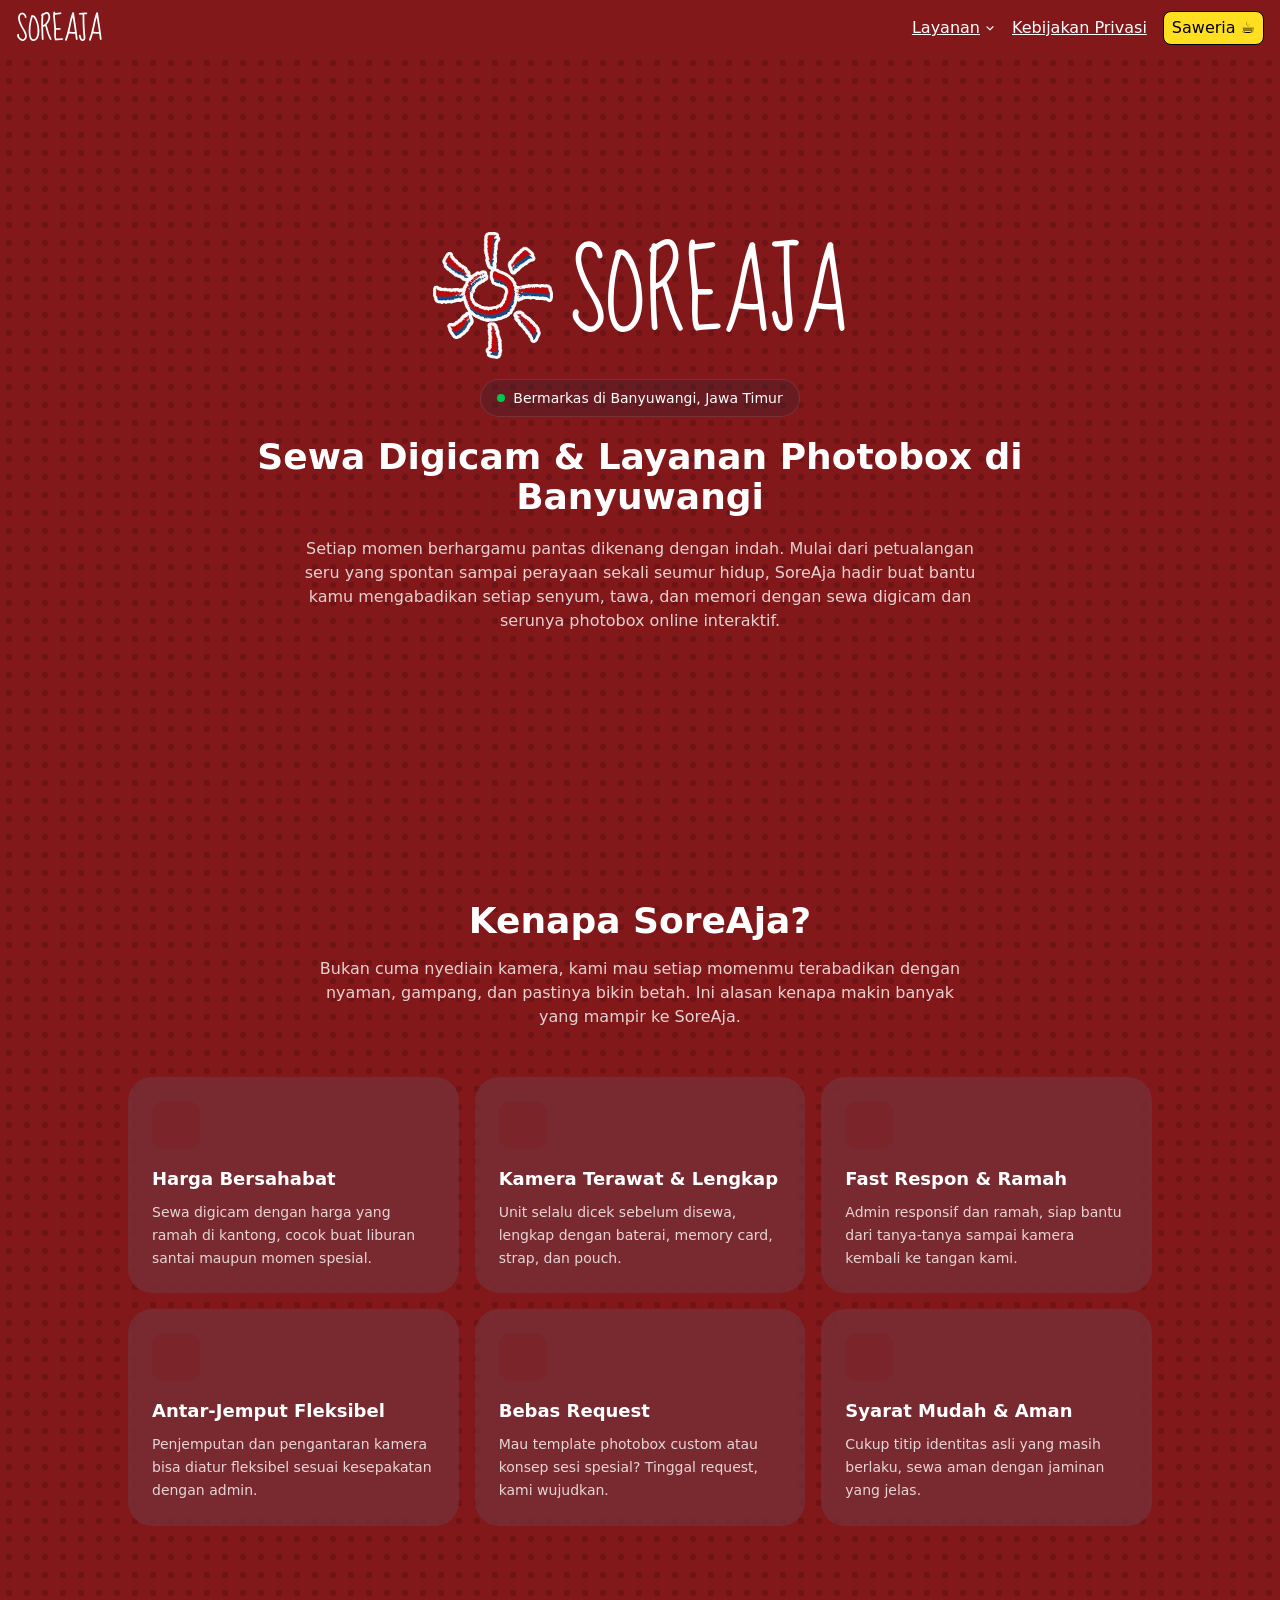
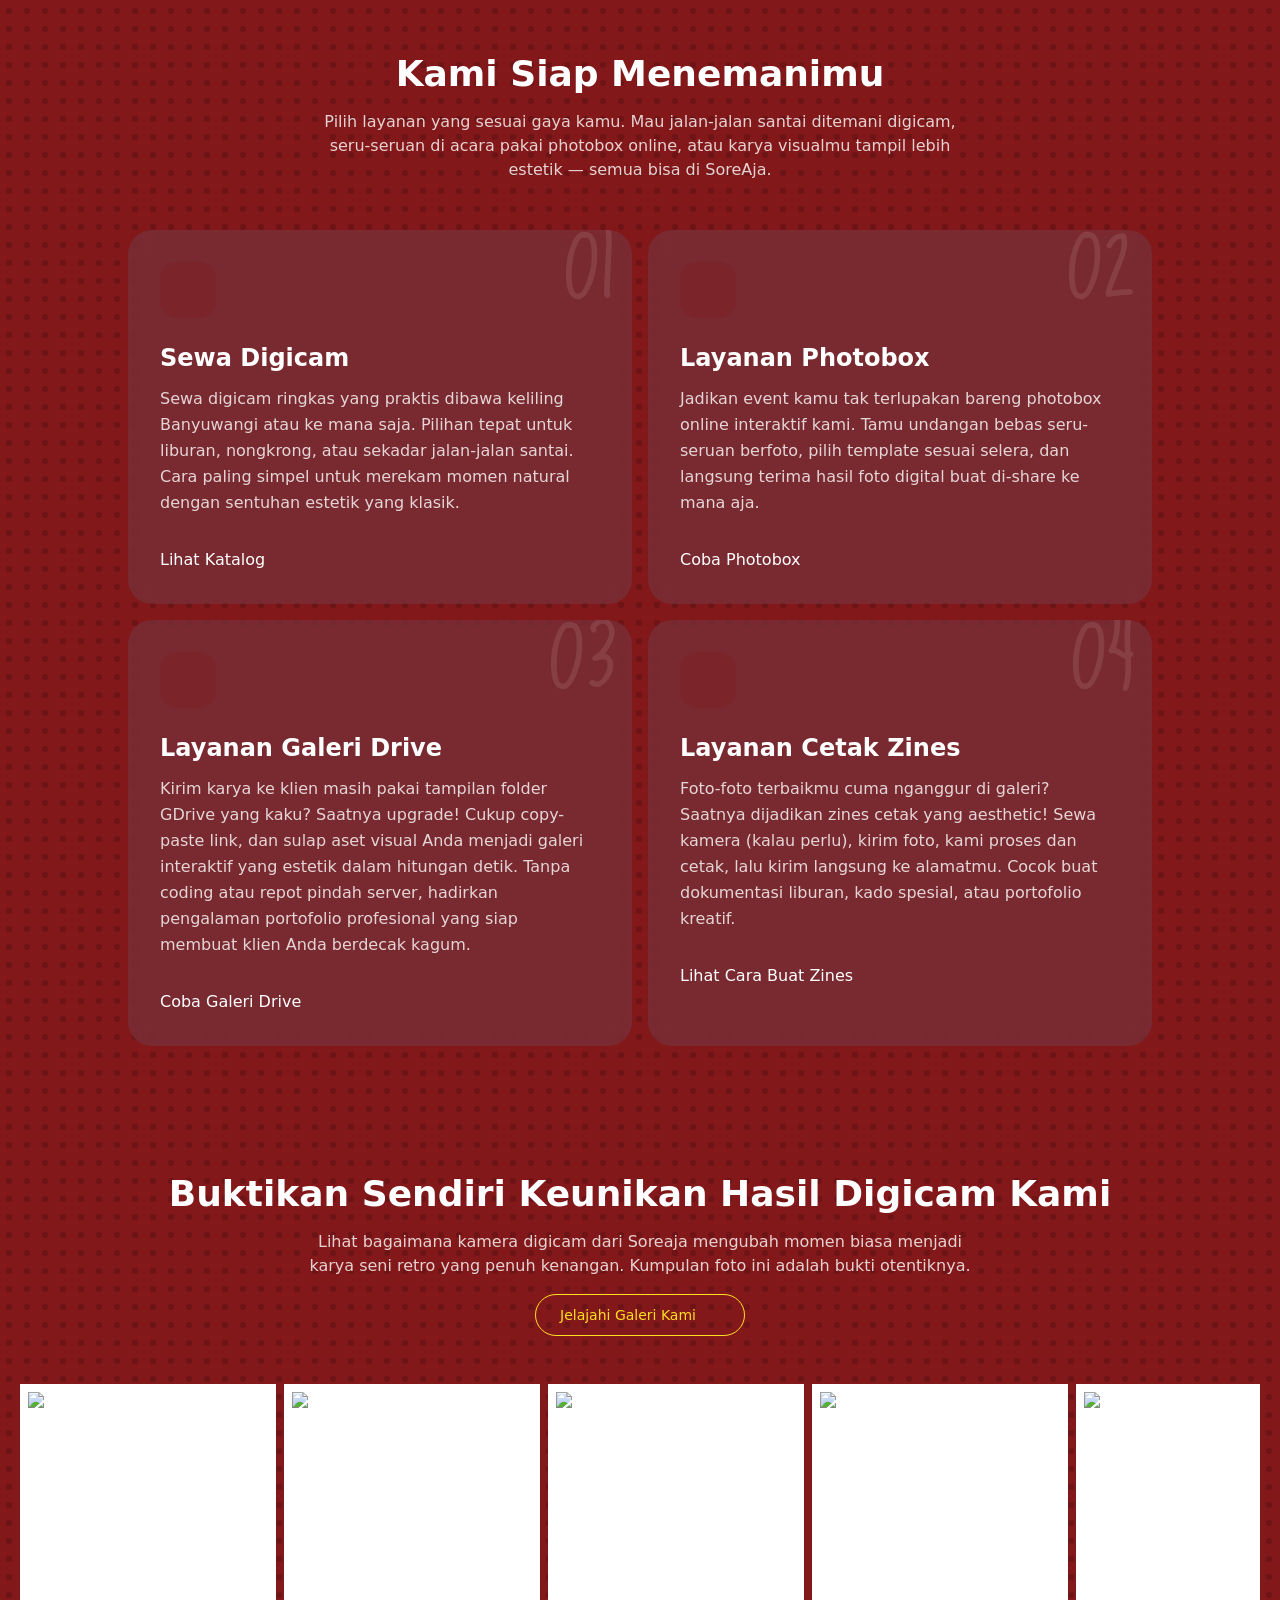
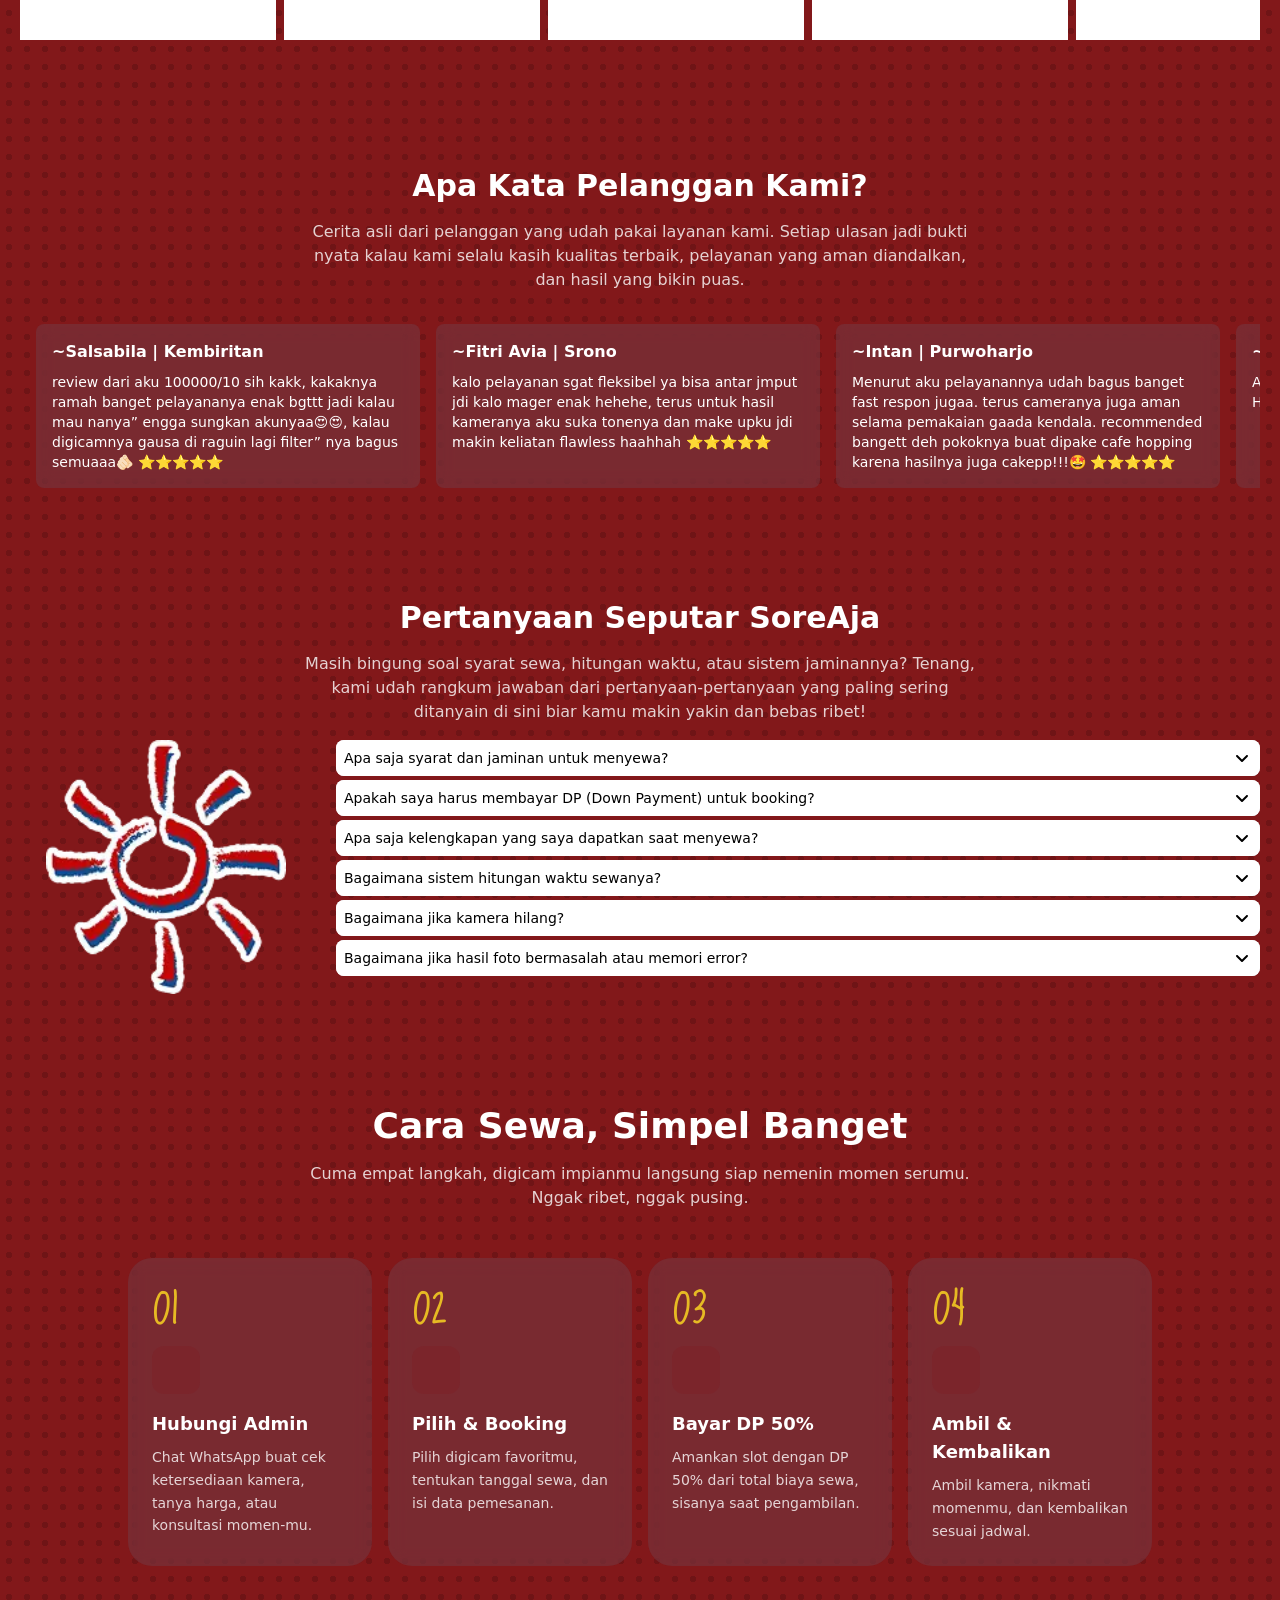
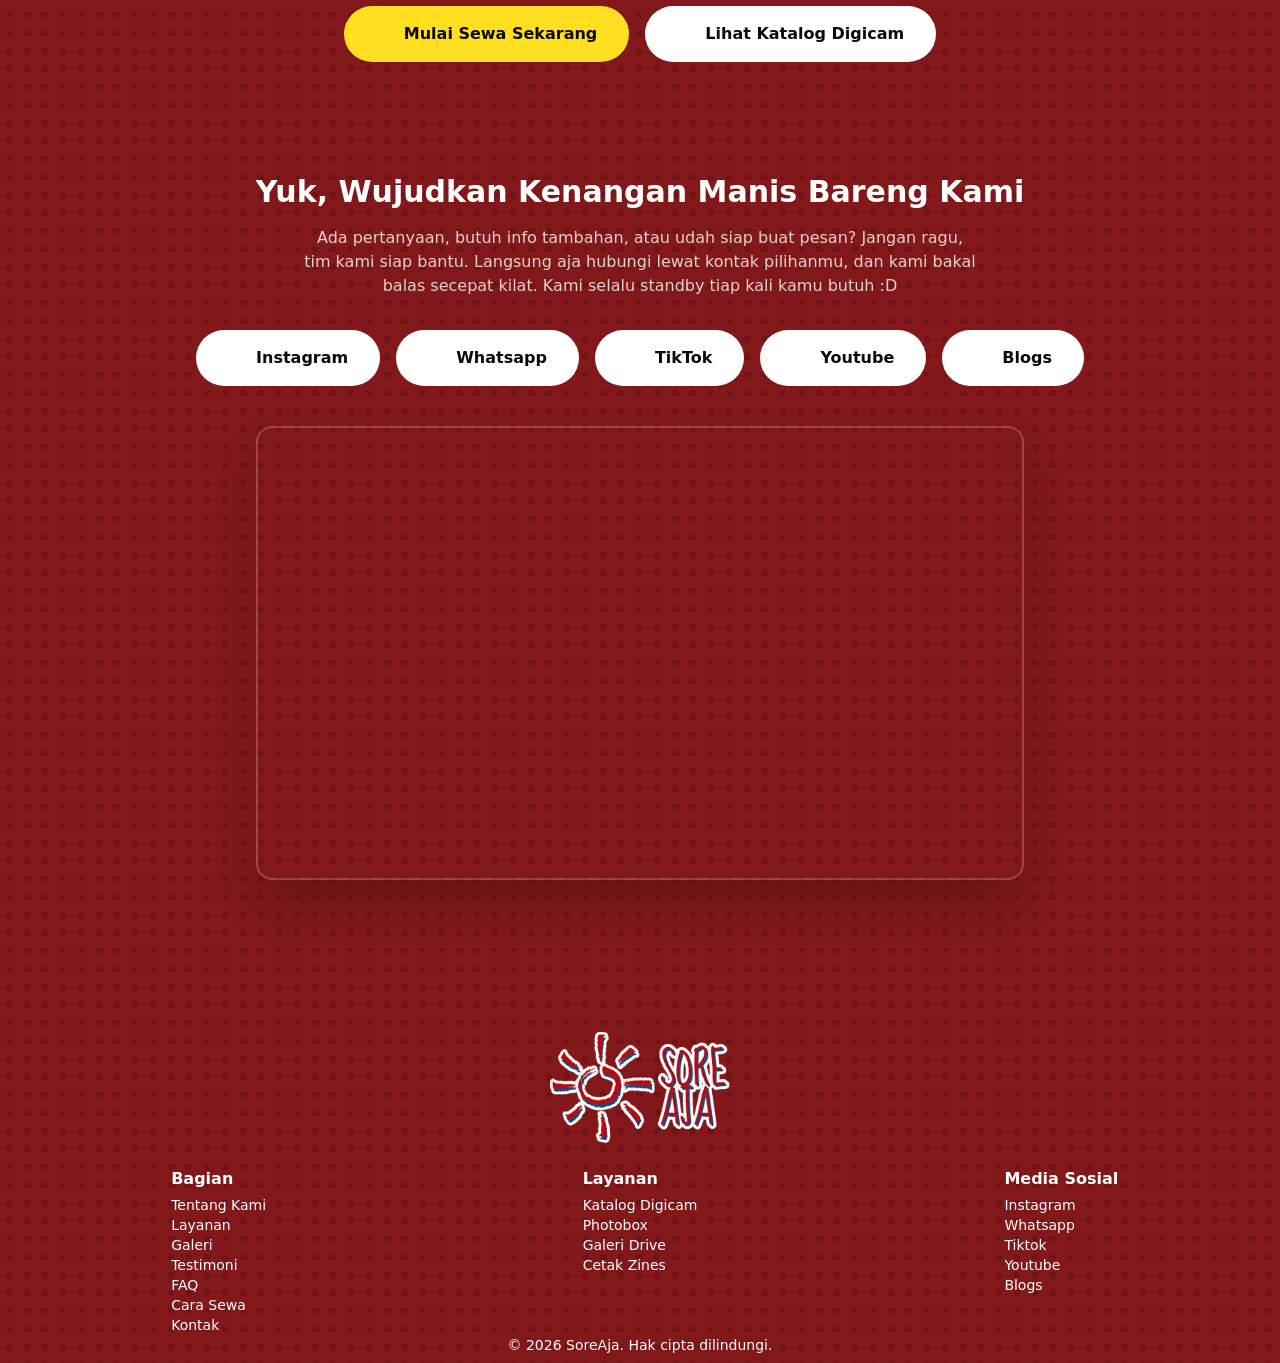
==== commit cceb1012: "feat: add Google Maps iframe for SoreAja location in index.html" ====
--- a/index.html
+++ b/index.html
@@ -1228,6 +1228,20 @@
             Blogs
           </a>
         </div>
+        <div
+          class="w-full max-w-3xl mx-auto mt-6 rounded-2xl overflow-hidden border-2 border-white/20 shadow-2xl"
+        >
+          <iframe
+            src="https://www.google.com/maps/embed?pb=!1m18!1m12!1m3!1d4071.589148677462!2d114.18324102901175!3d-8.445794159973778!2m3!1f0!2f0!3f0!3m2!1i1024!2i768!4f13.1!3m3!1m2!1s0x2dd3ff352b33b3f1%3A0x8d848cd5ecc8bb7f!2sSoreAja%20-%20Sewa%20Digicam%20Banyuwangi!5e0!3m2!1sen!2sid!4v1788317923858!5m2!1sen!2sid"
+            width="100%"
+            height="450"
+            style="border: 0"
+            allowfullscreen=""
+            loading="lazy"
+            referrerpolicy="strict-origin-when-cross-origin"
+            title="Lokasi SoreAja - Sewa Digicam Banyuwangi"
+          ></iframe>
+        </div>
       </section>
     </main>
     <footer class="text-sm p-2 text-white">
